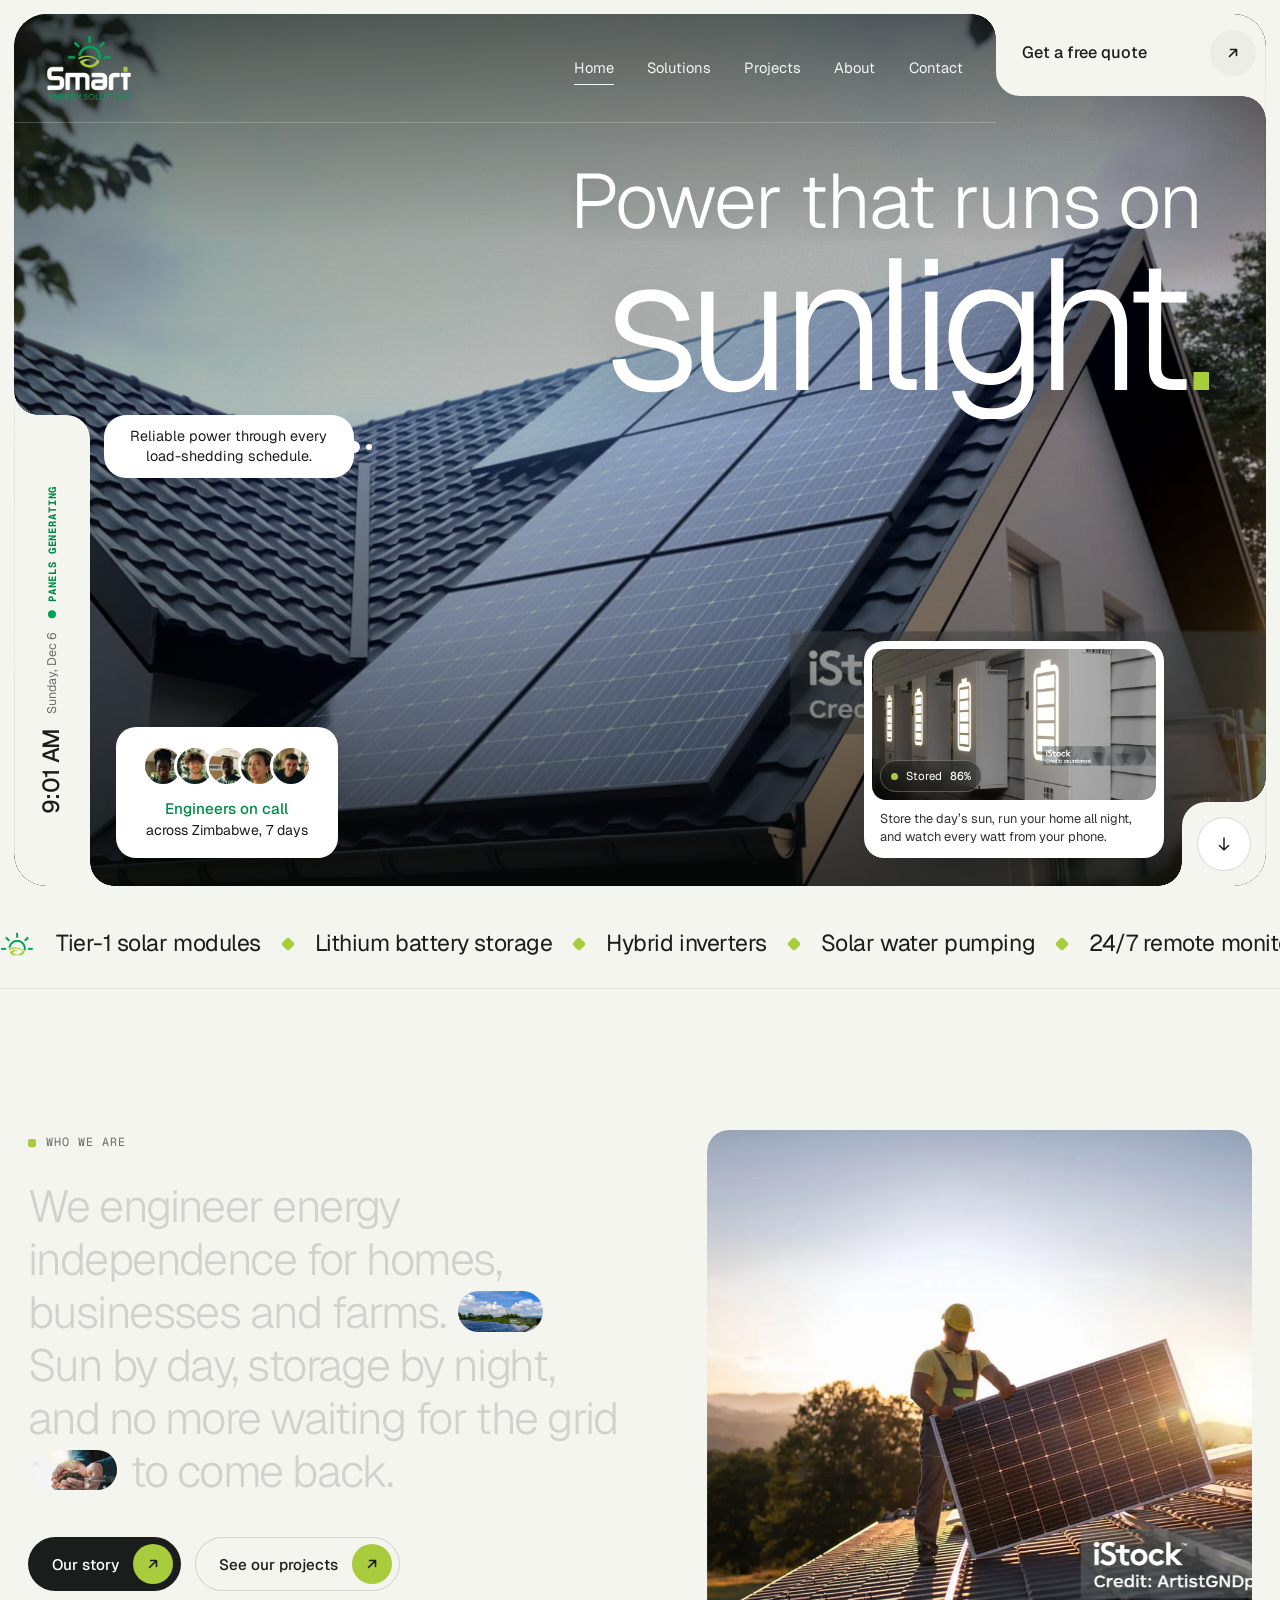
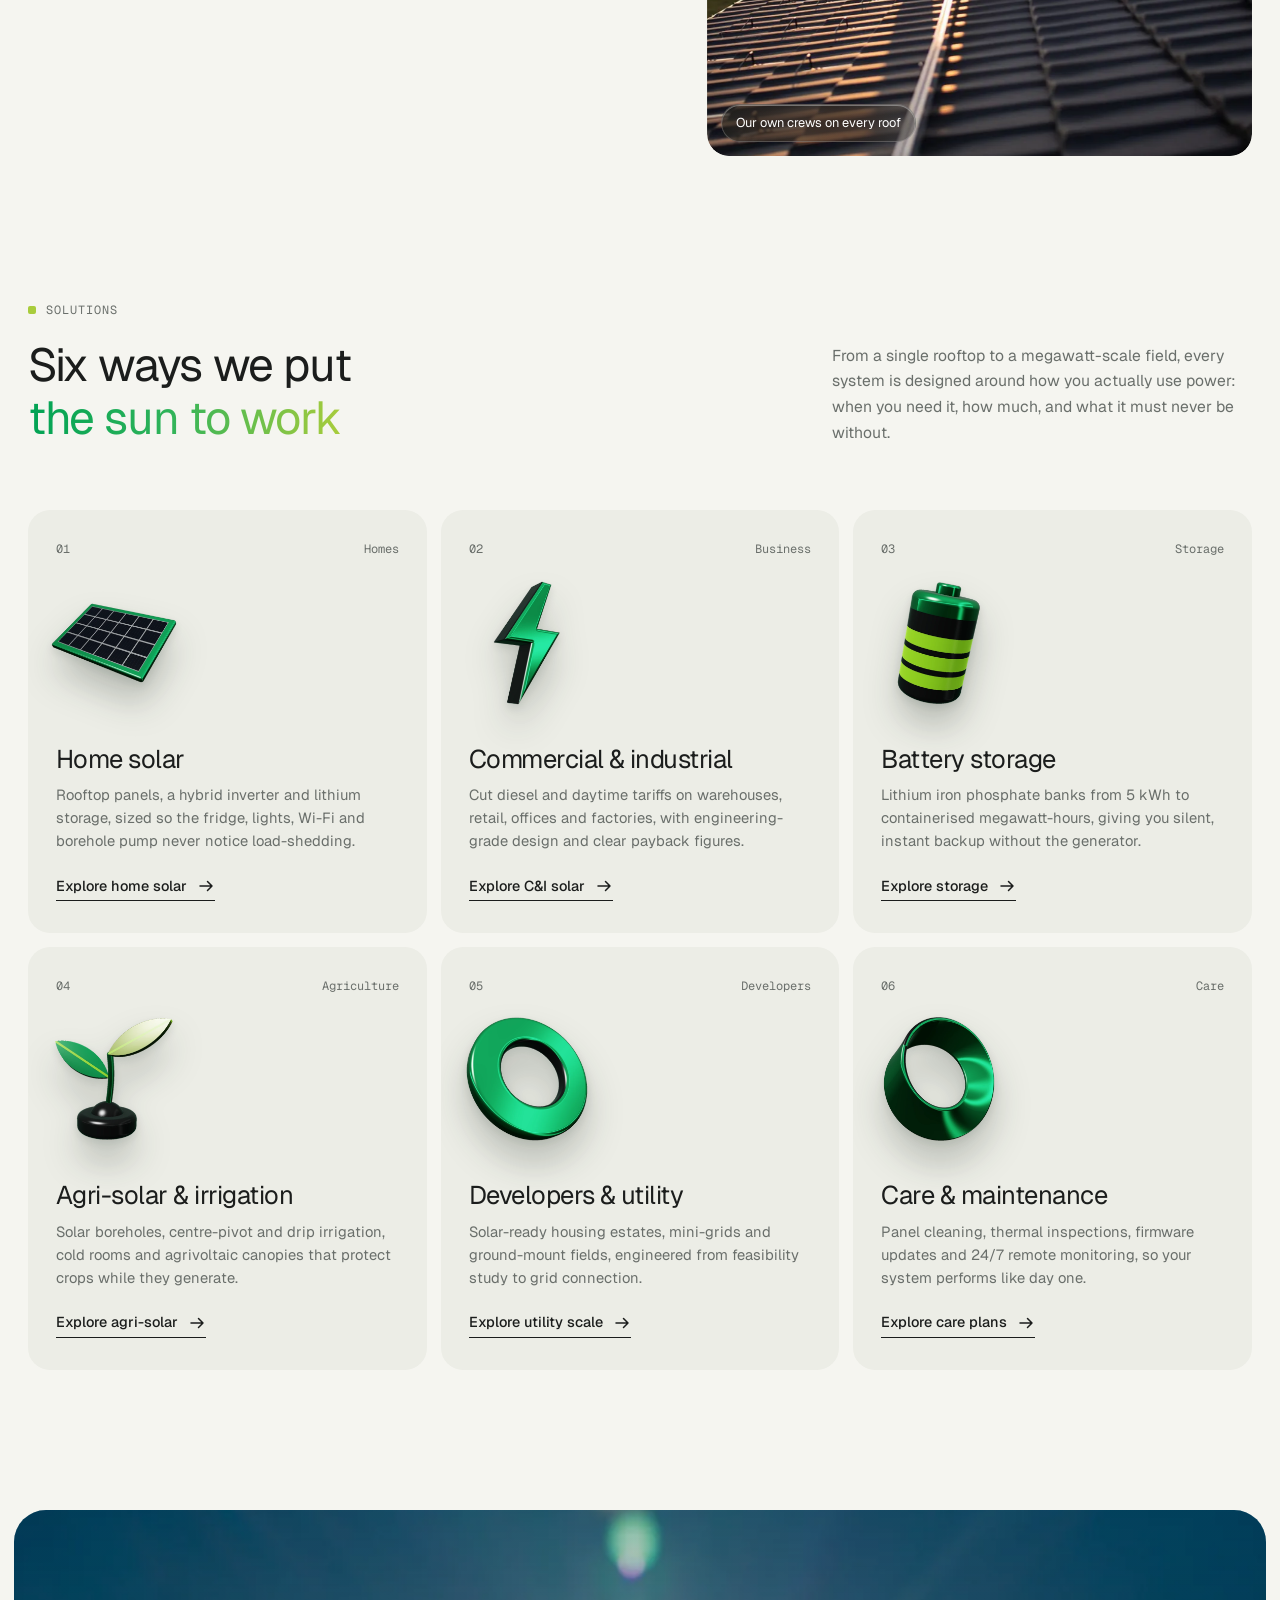
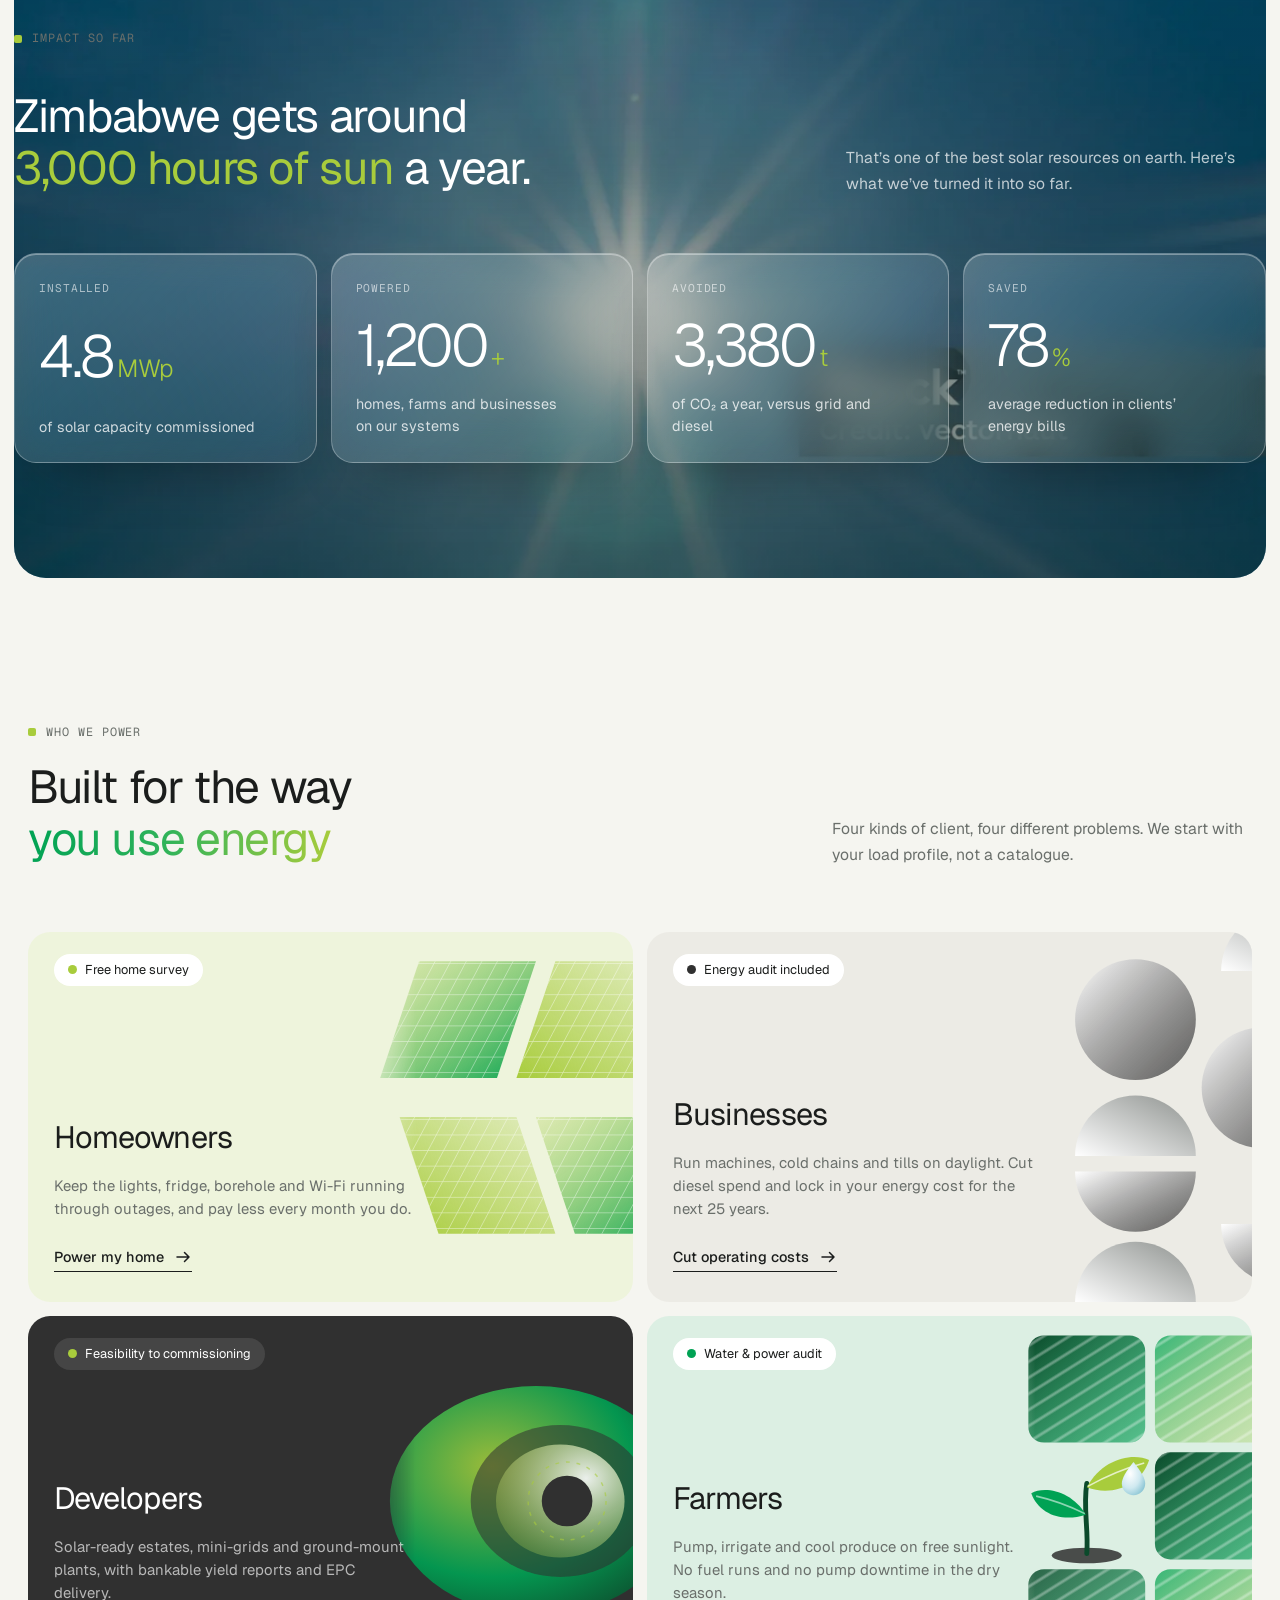
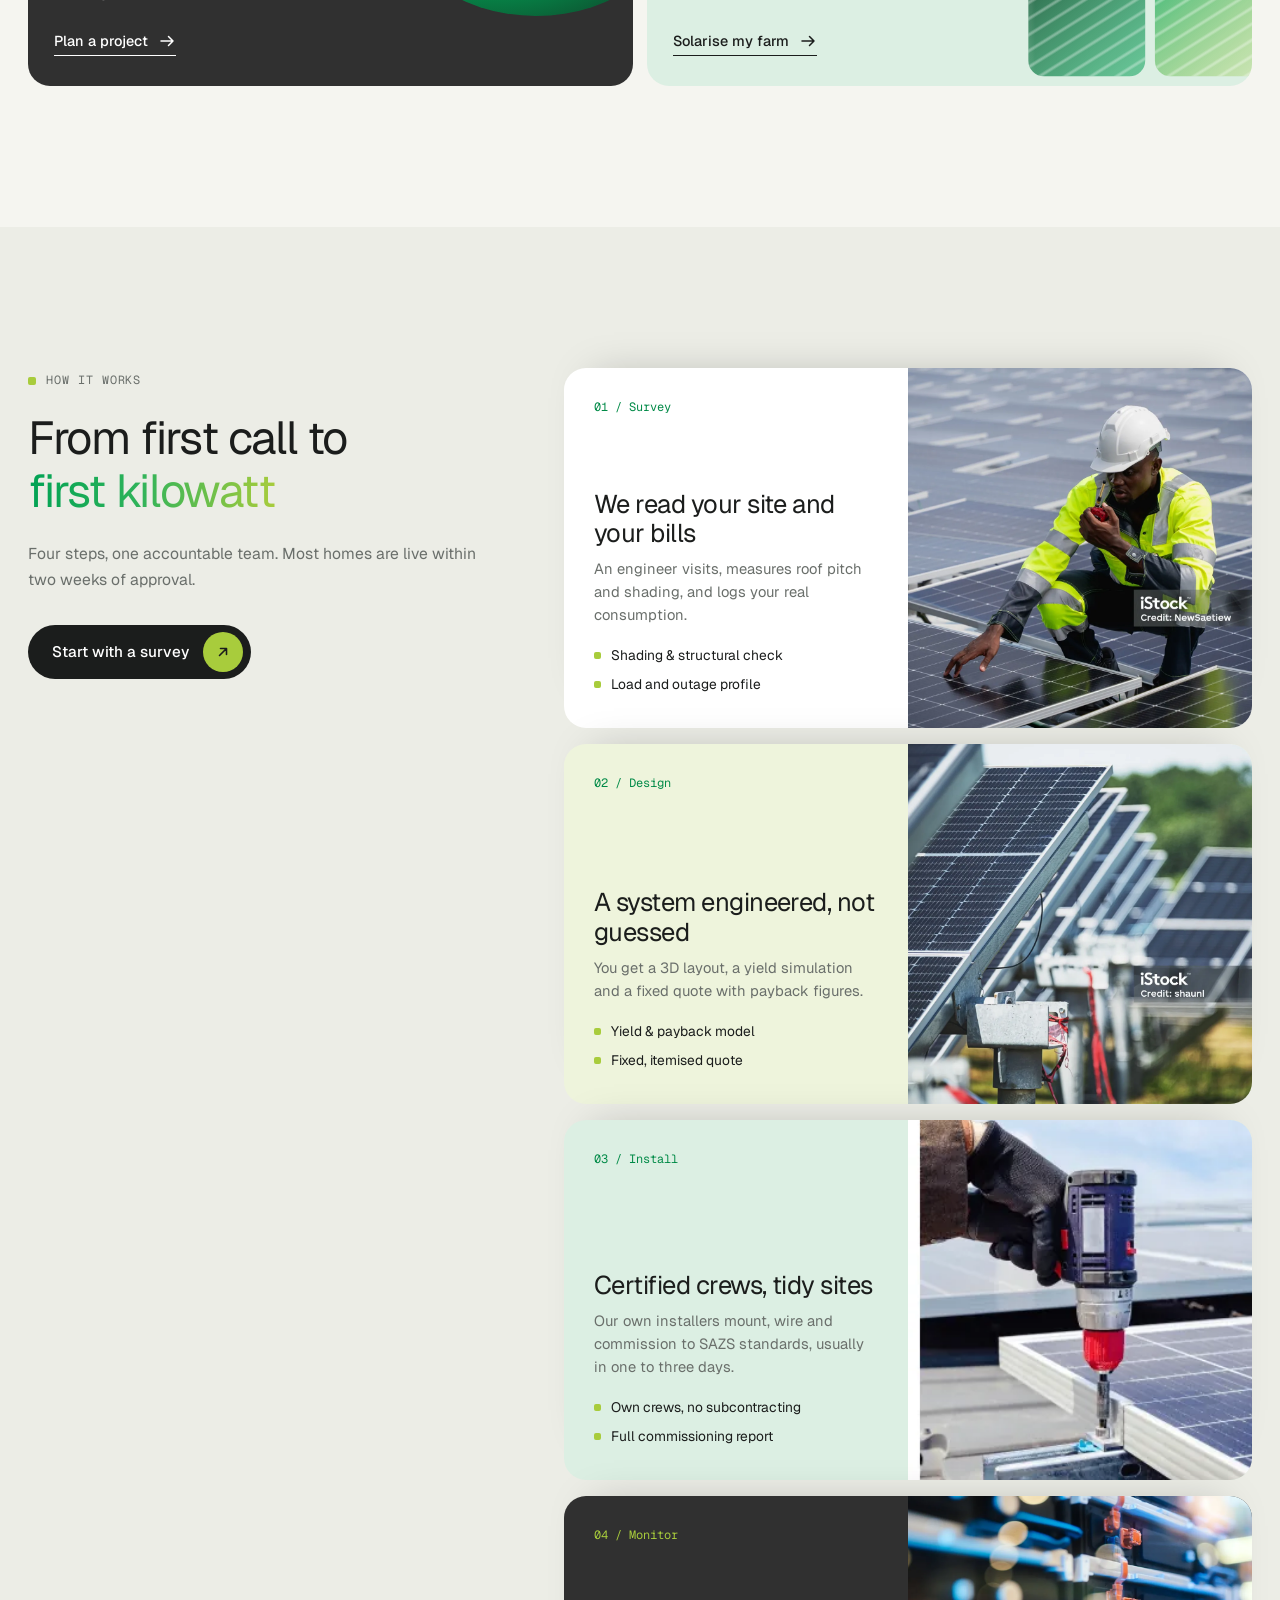
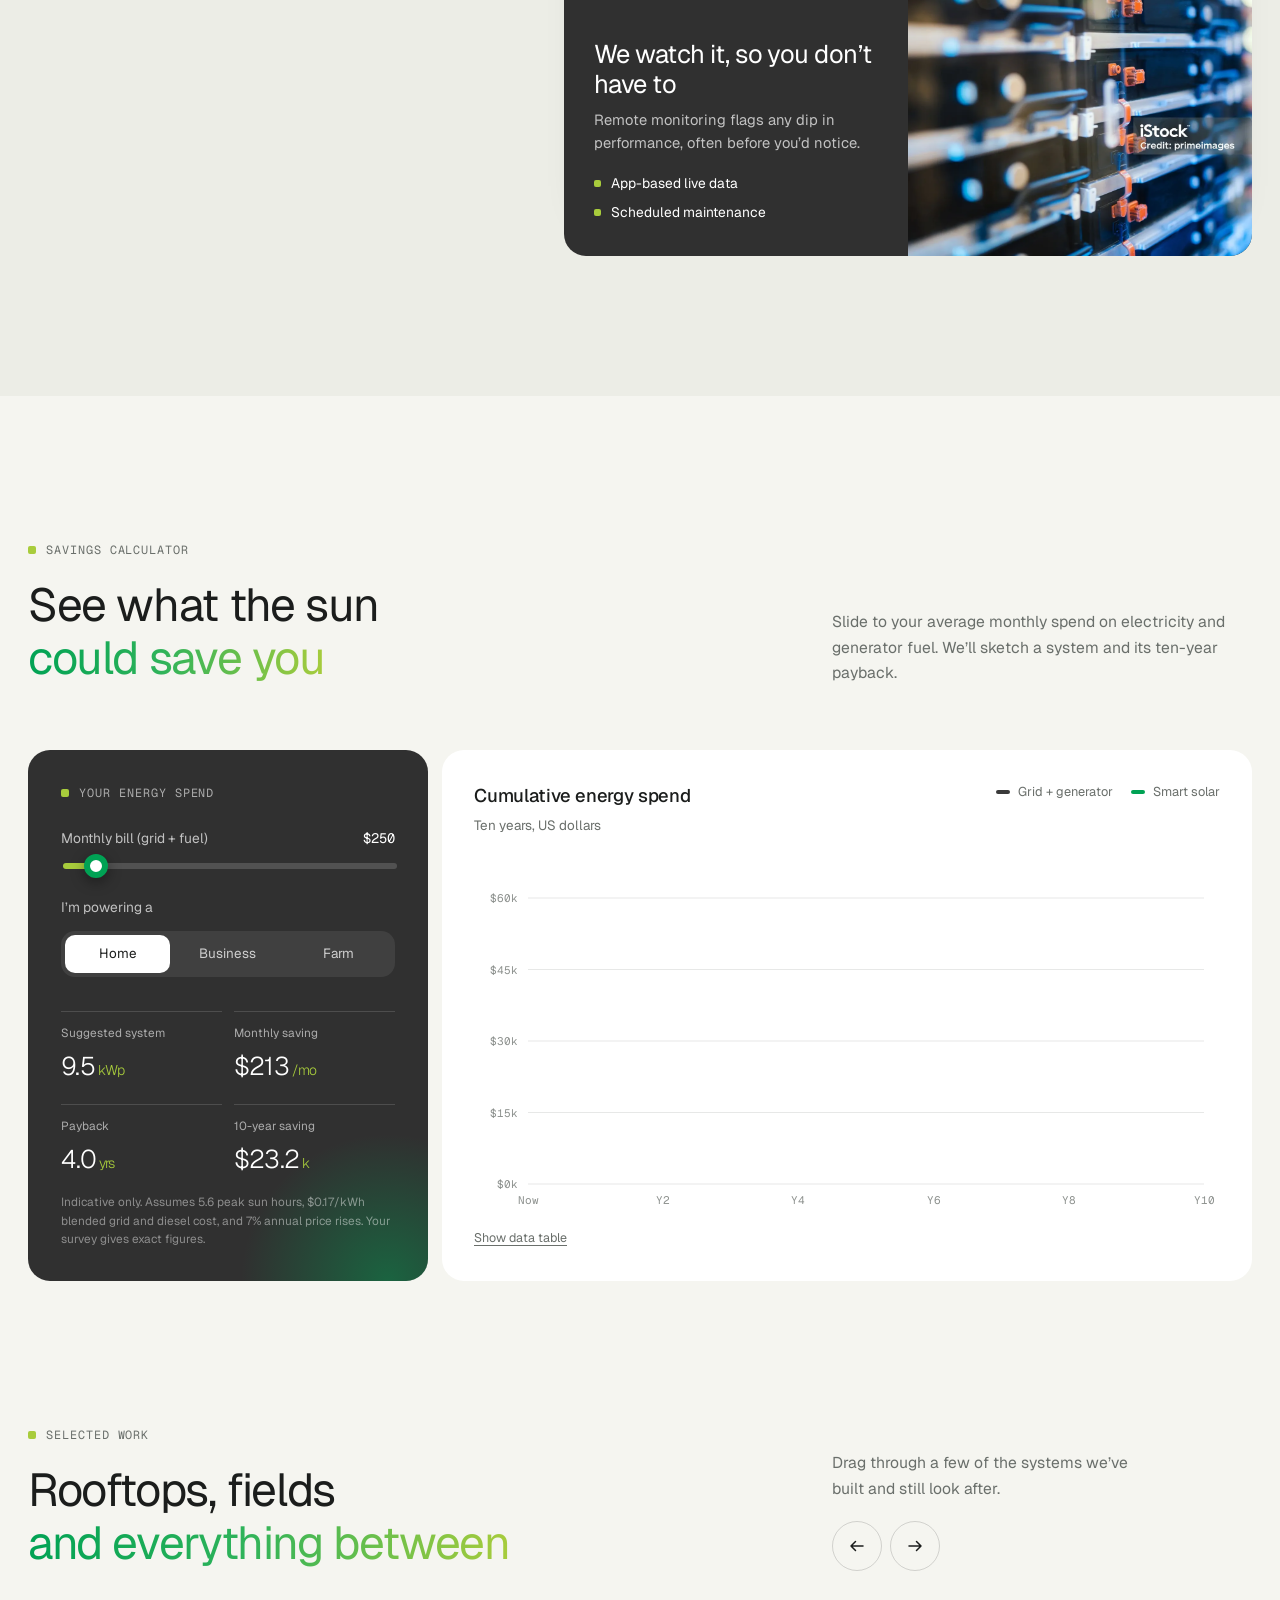
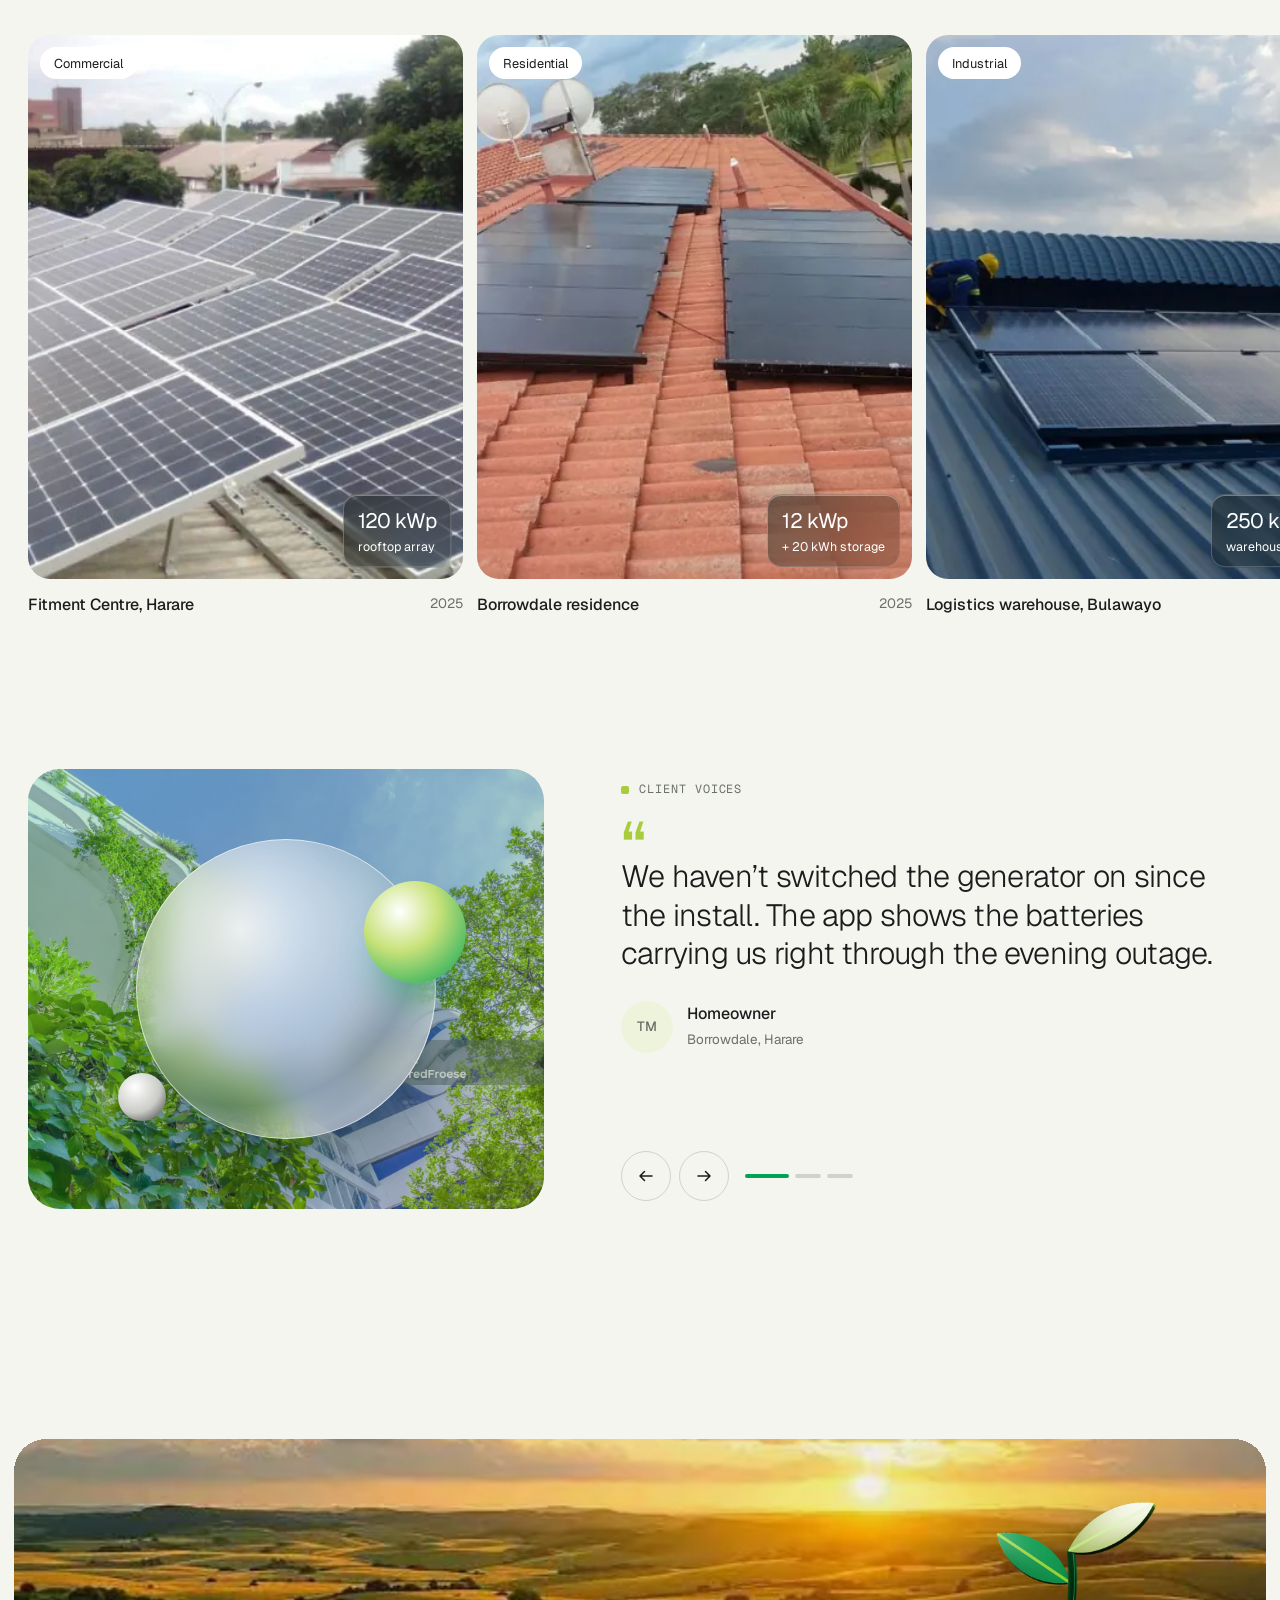
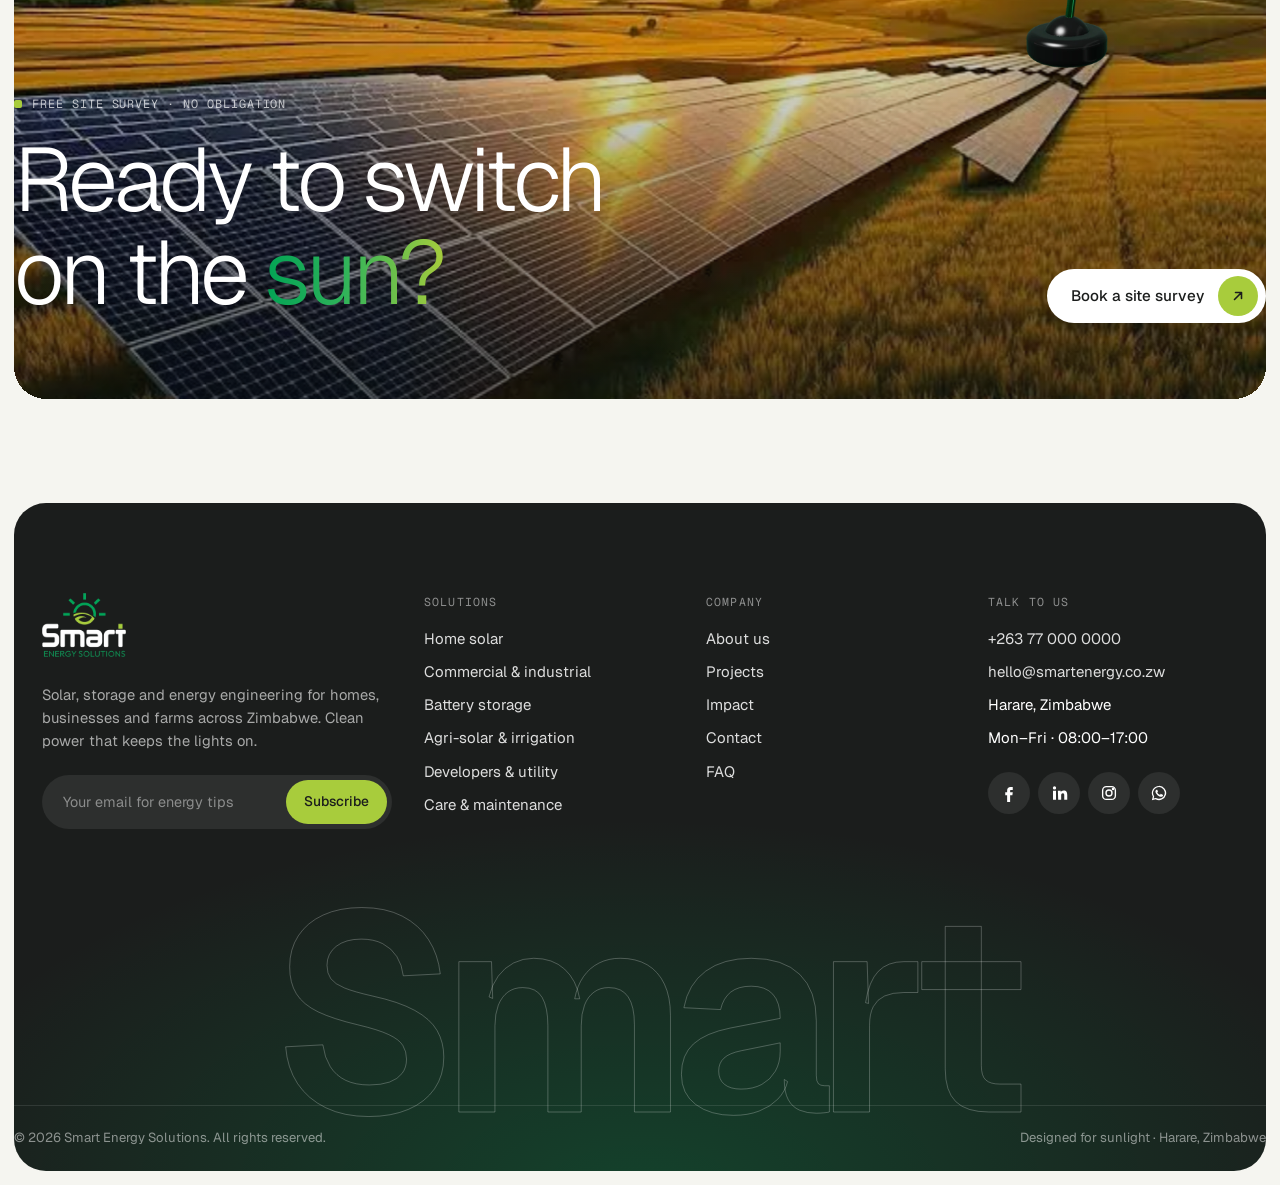
==== index.html @ 7b878c89 "Smart Energy Solutions website Static multi-page site: notched hero, 3D brand objects, savings calcu" ====
<!doctype html>
<html lang="en">
<head>
<meta charset="utf-8">
<script>document.documentElement.classList.add("js")</script>
<meta name="viewport" content="width=device-width, initial-scale=1">
<title>Smart Energy Solutions — Solar & battery power for Zimbabwe</title>
<meta name="description" content="Smart Energy Solutions designs, installs and maintains solar and battery systems for homes, businesses and farms across Zimbabwe. Get a free site survey.">
<meta name="theme-color" content="#1b1d1c">
<meta property="og:title" content="Smart Energy Solutions — Solar & battery power for Zimbabwe">
<meta property="og:description" content="Smart Energy Solutions designs, installs and maintains solar and battery systems for homes, businesses and farms across Zimbabwe. Get a free site survey.">
<meta property="og:image" content="assets/img/photos/home-roof-panels.webp">
<link rel="icon" type="image/png" href="assets/img/favicon.png">
<link rel="preconnect" href="https://fonts.googleapis.com">
<link rel="preconnect" href="https://fonts.gstatic.com" crossorigin>
<link href="https://fonts.googleapis.com/css2?family=Geist:wght@300;400;500;600&family=Geist+Mono:wght@400;500&display=swap" rel="stylesheet">
<link rel="stylesheet" href="assets/css/style.css">
<link rel="preload" as="image" href="assets/img/photos/home-roof-panels.webp">
</head>
<body class="is-loading">
<a class="skip-link" href="#main">Skip to content</a>
<div class="loader" aria-hidden="true"><div class="loader-inner">
  <svg class="loader-mark" viewBox="0 0 120 120"><g><line class="ray" x1="60" y1="6" x2="60" y2="24"/><line class="ray" x1="22" y1="22" x2="34" y2="34" style="animation-delay:.08s"/><line class="ray" x1="98" y1="22" x2="86" y2="34" style="animation-delay:.16s"/><line class="ray" x1="4" y1="62" x2="22" y2="62" style="animation-delay:.24s"/><line class="ray" x1="98" y1="62" x2="116" y2="62" style="animation-delay:.32s"/></g><path class="arc" d="M34 74a26 26 0 1 1 52 0"/><path class="leaf" d="M36 76c10-12 34-14 50-4-6 18-34 26-50 4z"/></svg>
  <span class="loader-count">000</span></div></div>

<nav class="float-nav" aria-label="Quick">
  <a class="fn-mark" href="index.html" aria-label="Home"><img src="assets/img/mark.png" alt="" width="256" height="256"></a>
  <a class="fn-link" href="solutions.html">Solutions</a><a class="fn-link" href="projects.html">Projects</a><a class="fn-link" href="about.html">About</a><a class="fn-link" href="contact.html">Contact</a>
  <a class="btn" href="contact.html#quote">Free quote <span class="btn-ico"><svg width="16" height="16" viewBox="0 0 16 16" fill="none" aria-hidden="true"><path d="M4.5 11.5l7-7M5.5 4.5h6v6" stroke="currentColor" stroke-width="1.6" stroke-linecap="round" stroke-linejoin="round"/></svg></span></a>
  <button class="nav-toggle" aria-label="Open menu" aria-expanded="false" aria-controls="menu" style="background:rgba(255,255,255,.1)"><span></span><span></span></button>
</nav>

<div class="menu" id="menu" aria-hidden="true">
  <button class="menu-close" aria-label="Close menu">×</button>
  <div class="menu-links"><a href="index.html" aria-current="page"><span>01</span>Home</a><a href="solutions.html"><span>02</span>Solutions</a><a href="projects.html"><span>03</span>Projects</a><a href="about.html"><span>04</span>About</a><a href="contact.html"><span>05</span>Contact</a></div>
  <div class="menu-foot"><a href="tel:+263770000000">+263 77 000 0000</a><a href="mailto:hello@smartenergy.co.zw">hello@smartenergy.co.zw</a><span>Harare, Zimbabwe</span></div>
</div>

<main id="main">
<!-- ============================== HERO ============================== -->
<div class="hero-wrap">
  <section class="hero" aria-label="Introduction">
    <div class="hero-media"><img src="assets/img/photos/home-roof-panels.webp" alt="A modern home with black solar panels across its roof against a bright sky" width="2048" height="1365" fetchpriority="high"></div>
    
    <nav class="site-nav" aria-label="Primary">
      <a class="brand" href="index.html" aria-label="Smart Energy Solutions — home"><img src="assets/img/logo-white.webp" alt="Smart Energy Solutions" width="460" height="352"></a>
      <div class="nav-links"><a href="index.html" aria-current="page">Home</a><a href="solutions.html">Solutions</a><a href="projects.html">Projects</a><a href="about.html">About</a><a href="contact.html">Contact</a></div>
      <button class="nav-toggle" aria-label="Open menu" aria-expanded="false" aria-controls="menu"><span></span><span></span></button>
    </nav>
    <div class="notch notch--tr">
      <a class="hero-cta" href="contact.html#quote" data-cursor="Let’s talk">Get a free quote <span class="circ"><svg width="16" height="16" viewBox="0 0 16 16" fill="none" aria-hidden="true"><path d="M4.5 11.5l7-7M5.5 4.5h6v6" stroke="currentColor" stroke-width="1.6" stroke-linecap="round" stroke-linejoin="round"/></svg></span></a>
    </div>

    <h1 class="hero-title">
      <span class="line-mask l1"><span style="--d:1.05s">Power that runs on</span></span>
      <span class="line-mask l2"><span style="--d:1.18s">sunlight<em>.</em></span></span>
    </h1>

    <p class="bubble">Reliable power through every load-shedding schedule.</p>

    <div class="notch notch--left">
      <div class="clock" aria-live="off">
        <span class="clock-time">7:30 AM</span>
        <span class="clock-date">Harare</span>
        <span class="clock-status"><i></i><b>Panels generating</b></span>
      </div>
    </div>

    <div class="hero-card hero-card--people">
      <div class="avatars">
        <img src="assets/img/avatars/av-4.webp" alt="" width="160" height="160">
        <img src="assets/img/avatars/av-1.webp" alt="" width="160" height="160">
        <img src="assets/img/avatars/av-3.webp" alt="" width="160" height="160">
        <img src="assets/img/avatars/av-6.webp" alt="" width="160" height="160">
        <img src="assets/img/avatars/av-5.webp" alt="" width="160" height="160">
      </div>
      <p class="big">Engineers on call</p>
      <p class="small">across Zimbabwe, 7 days</p>
    </div>

    <div class="hero-card hero-card--media">
      <div class="ph">
        <img src="assets/img/photos/battery-wall.webp" alt="Wall-mounted lithium battery units glowing with charge indicators" width="1700" height="1133">
        <span class="live-chip"><i></i>Stored <b>86%</b></span>
      </div>
      <p>Store the day’s sun, run your home all night, and watch every watt from your phone.</p>
    </div>

    <div class="notch notch--br">
      <a class="scroll-btn" href="#intro" aria-label="Scroll to content"><svg width="18" height="18" viewBox="0 0 18 18" fill="none"><path d="M9 3v12M4.5 10.5L9 15l4.5-4.5" stroke="currentColor" stroke-width="1.5" stroke-linecap="round" stroke-linejoin="round"/></svg></a>
    </div>
  </section>
</div>

<!-- ============================== MARQUEE ============================== -->
<div class="marquee" aria-label="What we deliver">
  <div class="marquee-track">
    <div class="marquee-item"><img src="assets/img/mark.png" alt="" width="256" height="256">Tier-1 solar modules<span class="sep"></span>Lithium battery storage<span class="sep"></span>Hybrid inverters<span class="sep"></span>Solar water pumping<span class="sep"></span>24/7 remote monitoring<span class="sep"></span>Workmanship warranty<span class="sep"></span></div>
    <div class="marquee-item" aria-hidden="true"><img src="assets/img/mark.png" alt="" width="256" height="256">Tier-1 solar modules<span class="sep"></span>Lithium battery storage<span class="sep"></span>Hybrid inverters<span class="sep"></span>Solar water pumping<span class="sep"></span>24/7 remote monitoring<span class="sep"></span>Workmanship warranty<span class="sep"></span></div>
  </div>
</div>

<!-- ============================== INTRO ============================== -->
<section class="section" id="intro">
  <div class="container intro-grid">
    <div class="intro-copy">
      <span class="eyebrow" data-reveal>Who we are</span>
      <p class="statement" data-scrub>We engineer <span class="hl">energy independence</span> for homes, businesses and farms. <span class="chip-img"><img src="assets/img/photos/solar-blue-sky.webp" alt="" loading="lazy"></span> Sun by day, storage by night, and <span class="hl">no more waiting</span> for the grid <span class="chip-img"><img src="assets/img/photos/hands-seedling.webp" alt="" loading="lazy"></span> to come back.</p>
      <div class="row" data-reveal style="--d:.1s">
        <a class="btn" href="about.html">Our story <span class="btn-ico"><svg width="16" height="16" viewBox="0 0 16 16" fill="none"><path d="M4.5 11.5l7-7M5.5 4.5h6v6" stroke="currentColor" stroke-width="1.6" stroke-linecap="round" stroke-linejoin="round"/></svg></span></a>
        <a class="btn btn--ghost" href="projects.html">See our projects <span class="btn-ico"><svg width="16" height="16" viewBox="0 0 16 16" fill="none"><path d="M4.5 11.5l7-7M5.5 4.5h6v6" stroke="currentColor" stroke-width="1.6" stroke-linecap="round" stroke-linejoin="round"/></svg></span></a>
      </div>
    </div>
    <div class="collage collage--single">
      <div class="media media--reveal c1 parallax" data-parallax=".08"><img src="assets/img/photos/installer-sunset.webp" alt="A Smart Energy installer carrying a solar panel across a roof at sunset" loading="lazy" width="1700" height="1133"><span class="cap-chip glass">Our own crews on every roof</span></div>
    </div>
  </div>
</section>

<!-- ============================== SOLUTIONS ============================== -->
<section class="section section--flush-top" id="solutions">
  <div class="container">
    <div class="section-head">
      <div>
        <span class="eyebrow">Solutions</span>
        <h2 class="h2" data-lines>Six ways we put|<span class="tone-grad">the sun to work</span></h2>
      </div>
      <p class="lede" data-reveal>From a single rooftop to a megawatt-scale field, every system is designed around how you actually use power: when you need it, how much, and what it must never be without.</p>
    </div>

    <div class="service-grid">
      <article class="service-item" data-reveal>
        <span class="num"><span>01</span><span>Homes</span></span>
        <img class="icon" src="assets/img/obj/obj-panel.webp" alt="" aria-hidden="true" loading="lazy" width="520" height="520">
        <h3 class="h3">Home solar</h3>
        <p>Rooftop panels, a hybrid inverter and lithium storage, sized so the fridge, lights, Wi-Fi and borehole pump never notice load-shedding.</p>
        <a class="link-arrow" href="solutions.html#residential">Explore home solar <svg viewBox="0 0 18 18" fill="none"><path d="M3 9h12M10.5 4.5L15 9l-4.5 4.5" stroke="currentColor" stroke-width="1.5" stroke-linecap="round" stroke-linejoin="round"/></svg></a>
      </article>
      <article class="service-item" data-reveal style="--d:.1s; --fd:-2.3s">
        <span class="num"><span>02</span><span>Business</span></span>
        <img class="icon" src="assets/img/obj/obj-bolt.webp" alt="" aria-hidden="true" loading="lazy" width="520" height="520" style="--fd:-2.3s">
        <h3 class="h3">Commercial &amp; industrial</h3>
        <p>Cut diesel and daytime tariffs on warehouses, retail, offices and factories, with engineering-grade design and clear payback figures.</p>
        <a class="link-arrow" href="solutions.html#commercial">Explore C&amp;I solar <svg viewBox="0 0 18 18" fill="none"><path d="M3 9h12M10.5 4.5L15 9l-4.5 4.5" stroke="currentColor" stroke-width="1.5" stroke-linecap="round" stroke-linejoin="round"/></svg></a>
      </article>
      <article class="service-item" data-reveal style="--d:.2s">
        <span class="num"><span>03</span><span>Storage</span></span>
        <img class="icon" src="assets/img/obj/obj-battery.webp" alt="" aria-hidden="true" loading="lazy" width="520" height="520" style="--fd:-4.6s">
        <h3 class="h3">Battery storage</h3>
        <p>Lithium iron phosphate banks from 5 kWh to containerised megawatt-hours, giving you silent, instant backup without the generator.</p>
        <a class="link-arrow" href="solutions.html#storage">Explore storage <svg viewBox="0 0 18 18" fill="none"><path d="M3 9h12M10.5 4.5L15 9l-4.5 4.5" stroke="currentColor" stroke-width="1.5" stroke-linecap="round" stroke-linejoin="round"/></svg></a>
      </article>
      <article class="service-item" data-reveal>
        <span class="num"><span>04</span><span>Agriculture</span></span>
        <img class="icon" src="assets/img/obj/obj-sprout.webp" alt="" aria-hidden="true" loading="lazy" width="520" height="520" style="--fd:-1.2s">
        <h3 class="h3">Agri-solar &amp; irrigation</h3>
        <p>Solar boreholes, centre-pivot and drip irrigation, cold rooms and agrivoltaic canopies that protect crops while they generate.</p>
        <a class="link-arrow" href="solutions.html#agri">Explore agri-solar <svg viewBox="0 0 18 18" fill="none"><path d="M3 9h12M10.5 4.5L15 9l-4.5 4.5" stroke="currentColor" stroke-width="1.5" stroke-linecap="round" stroke-linejoin="round"/></svg></a>
      </article>
      <article class="service-item" data-reveal style="--d:.1s">
        <span class="num"><span>05</span><span>Developers</span></span>
        <img class="icon" src="assets/img/obj/obj-ring.webp" alt="" aria-hidden="true" loading="lazy" width="520" height="520" style="--fd:-3.4s">
        <h3 class="h3">Developers &amp; utility</h3>
        <p>Solar-ready housing estates, mini-grids and ground-mount fields, engineered from feasibility study to grid connection.</p>
        <a class="link-arrow" href="solutions.html#developers">Explore utility scale <svg viewBox="0 0 18 18" fill="none"><path d="M3 9h12M10.5 4.5L15 9l-4.5 4.5" stroke="currentColor" stroke-width="1.5" stroke-linecap="round" stroke-linejoin="round"/></svg></a>
      </article>
      <article class="service-item" data-reveal style="--d:.2s">
        <span class="num"><span>06</span><span>Care</span></span>
        <img class="icon" src="assets/img/obj/obj-ribbon.webp" alt="" aria-hidden="true" loading="lazy" width="520" height="520" style="--fd:-5.6s">
        <h3 class="h3">Care &amp; maintenance</h3>
        <p>Panel cleaning, thermal inspections, firmware updates and 24/7 remote monitoring, so your system performs like day one.</p>
        <a class="link-arrow" href="solutions.html#care">Explore care plans <svg viewBox="0 0 18 18" fill="none"><path d="M3 9h12M10.5 4.5L15 9l-4.5 4.5" stroke="currentColor" stroke-width="1.5" stroke-linecap="round" stroke-linejoin="round"/></svg></a>
      </article>
    </div>
  </div>
</section>

<!-- ============================== STATS (glass over sun) ============================== -->
<section class="stats" aria-label="Smart Energy in numbers">
  <div class="stats-bg" data-parallax=".12"><img src="assets/img/photos/sun-flare.webp" alt="" loading="lazy"></div>
  <div class="container stats-inner">
    <div class="section-head" style="margin-bottom:0">
      <div>
        <span class="eyebrow">Impact so far</span>
        <h2 class="h2" style="margin-top:22px" data-lines>Zimbabwe gets around|<span style="color:var(--lime)">3,000 hours of sun</span> a year.</h2>
      </div>
      <p class="lede" data-reveal>That’s one of the best solar resources on earth. Here’s what we’ve turned it into so far.</p>
    </div>
    <div class="stats-grid">
      <div class="stat glass" data-reveal><span class="k">Installed</span><p class="val"><span data-count="4.8" data-dec="1">0</span><small>MWp</small></p><p class="lbl">of solar capacity commissioned</p></div>
      <div class="stat glass" data-reveal style="--d:.08s"><span class="k">Powered</span><p class="val"><span data-count="1200">0</span><small>+</small></p><p class="lbl">homes, farms and businesses on our systems</p></div>
      <div class="stat glass" data-reveal style="--d:.16s"><span class="k">Avoided</span><p class="val"><span data-count="3380">0</span><small>t</small></p><p class="lbl">of CO₂ a year, versus grid and diesel</p></div>
      <div class="stat glass" data-reveal style="--d:.24s"><span class="k">Saved</span><p class="val"><span data-count="78">0</span><small>%</small></p><p class="lbl">average reduction in clients’ energy bills</p></div>
    </div>
  </div>
</section>

<!-- ============================== AUDIENCES ============================== -->
<section class="section" id="who">
  <div class="container">
    <div class="section-head">
      <div>
        <span class="eyebrow">Who we power</span>
        <h2 class="h2" data-lines>Built for the way|<span class="tone-grad">you use energy</span></h2>
      </div>
      <p class="lede" data-reveal>Four kinds of client, four different problems. We start with your load profile, not a catalogue.</p>
    </div>

    <div class="aud-grid">
      <!-- Homeowners — PV modules -->
      <article class="aud aud--lime" data-reveal>
        <span class="pill"><span class="dot" style="background:var(--lime)"></span>Free home survey</span>
        <div class="aud-art" aria-hidden="true">
          <svg viewBox="0 0 300 380" preserveAspectRatio="xMaxYMid slice">
            <defs>
              <linearGradient id="pvA" x1="0" y1="0" x2="1" y2="1"><stop offset="0" stop-color="#a8cc3c" stop-opacity=".25"/><stop offset="1" stop-color="#00a254"/></linearGradient>
              <linearGradient id="pvB" x1="1" y1="0" x2="0" y2="1"><stop offset="0" stop-color="#a8cc3c" stop-opacity=".15"/><stop offset="1" stop-color="#a8cc3c"/></linearGradient>
              <pattern id="cells" width="16" height="16" patternUnits="userSpaceOnUse" patternTransform="skewX(-28)"><path d="M16 0H0V16" fill="none" stroke="#fff" stroke-opacity=".55" stroke-width="1.4"/></pattern>
            </defs>
            <g class="s s1"><path d="M80 30h120l-40 120H40z" fill="url(#pvA)" rx="18"/><path d="M80 30h120l-40 120H40z" fill="url(#cells)"/></g>
            <g class="s s2"><path d="M220 30h120l-40 120H180z" fill="url(#pvB)"/><path d="M220 30h120l-40 120H180z" fill="url(#cells)"/></g>
            <g class="s s1"><path d="M60 190h120l40 120H100z" fill="url(#pvB)"/><path d="M60 190h120l40 120H100z" fill="url(#cells)"/></g>
            <g class="s s2"><path d="M200 190h120l40 120H240z" fill="url(#pvA)"/><path d="M200 190h120l40 120H240z" fill="url(#cells)"/></g>
          </svg>
        </div>
        <h3>Homeowners</h3>
        <p>Keep the lights, fridge, borehole and Wi-Fi running through outages, and pay less every month you do.</p>
        <a class="link-arrow" href="solutions.html#residential">Power my home <svg viewBox="0 0 18 18" fill="none"><path d="M3 9h12M10.5 4.5L15 9l-4.5 4.5" stroke="currentColor" stroke-width="1.5" stroke-linecap="round" stroke-linejoin="round"/></svg></a>
      </article>

      <!-- Businesses — sun arcs -->
      <article class="aud aud--stone" data-reveal style="--d:.1s">
        <span class="pill"><span class="dot" style="background:var(--char)"></span>Energy audit included</span>
        <div class="aud-art" aria-hidden="true">
          <svg viewBox="0 0 300 380" preserveAspectRatio="xMaxYMid slice">
            <defs>
              <linearGradient id="sunA" x1="0" y1="0" x2="1" y2="1"><stop offset="0" stop-color="#fff"/><stop offset="1" stop-color="#303030" stop-opacity=".75"/></linearGradient>
              <linearGradient id="sunB" x1="0" y1="1" x2="1" y2="0"><stop offset="0" stop-color="#fff"/><stop offset="1" stop-color="#8d918e"/></linearGradient>
            </defs>
            <circle class="s s1" cx="180" cy="90" r="62" fill="url(#sunA)"/>
            <path class="s s2" d="M118 230a62 62 0 01124 0z" fill="url(#sunB)"/>
            <path class="s s1" d="M118 246a62 62 0 00124 0z" fill="url(#sunA)"/>
            <path class="s s2" d="M118 380a62 62 0 01124 0z" fill="url(#sunB)"/>
            <circle class="s s3" cx="310" cy="160" r="62" fill="url(#sunA)"/>
            <path class="s s1" d="M268 40a62 62 0 01124 0z" fill="url(#sunB)"/>
            <path class="s s2" d="M268 300a62 62 0 00124 0z" fill="url(#sunA)"/>
          </svg>
        </div>
        <h3>Businesses</h3>
        <p>Run machines, cold chains and tills on daylight. Cut diesel spend and lock in your energy cost for the next 25 years.</p>
        <a class="link-arrow" href="solutions.html#commercial">Cut operating costs <svg viewBox="0 0 18 18" fill="none"><path d="M3 9h12M10.5 4.5L15 9l-4.5 4.5" stroke="currentColor" stroke-width="1.5" stroke-linecap="round" stroke-linejoin="round"/></svg></a>
      </article>

      <!-- Developers — energy rings (dark) -->
      <article class="aud aud--dark" data-reveal>
        <span class="pill"><span class="dot" style="background:var(--lime)"></span>Feasibility to commissioning</span>
        <div class="aud-art" aria-hidden="true">
          <svg viewBox="0 0 300 380" preserveAspectRatio="xMaxYMid slice">
            <defs>
              <radialGradient id="rgA" cx=".35" cy=".35" r=".8"><stop offset="0" stop-color="#a8cc3c"/><stop offset=".6" stop-color="#00a254"/><stop offset="1" stop-color="#0b4a2b"/></radialGradient>
              <radialGradient id="rgB" cx=".7" cy=".3" r=".9"><stop offset="0" stop-color="#fff" stop-opacity=".9"/><stop offset="1" stop-color="#a8cc3c" stop-opacity=".2"/></radialGradient>
            </defs>
            <ellipse class="s s3" cx="200" cy="190" rx="150" ry="118" fill="url(#rgA)" opacity=".9"/>
            <ellipse cx="225" cy="190" rx="92" ry="78" fill="#303030" opacity=".55"/>
            <ellipse class="s s2" cx="225" cy="190" rx="66" ry="58" fill="url(#rgB)"/>
            <circle cx="232" cy="190" r="26" fill="#303030"/>
            <g class="s spin" fill="none" stroke="#a8cc3c" stroke-opacity=".6" stroke-width="1.5"><circle cx="232" cy="190" r="40" stroke-dasharray="4 7"/></g>
          </svg>
        </div>
        <h3>Developers</h3>
        <p>Solar-ready estates, mini-grids and ground-mount plants, with bankable yield reports and EPC delivery.</p>
        <a class="link-arrow" href="solutions.html#developers">Plan a project <svg viewBox="0 0 18 18" fill="none"><path d="M3 9h12M10.5 4.5L15 9l-4.5 4.5" stroke="currentColor" stroke-width="1.5" stroke-linecap="round" stroke-linejoin="round"/></svg></a>
      </article>

      <!-- Farmers — terraced fields / leaf blocks -->
      <article class="aud aud--green" data-reveal style="--d:.1s">
        <span class="pill"><span class="dot"></span>Water &amp; power audit</span>
        <div class="aud-art" aria-hidden="true">
          <svg viewBox="0 0 300 380" preserveAspectRatio="xMaxYMid slice">
            <defs>
              <linearGradient id="fA" x1="0" y1="0" x2="1" y2="1"><stop offset="0" stop-color="#0b4a2b"/><stop offset="1" stop-color="#00a254" stop-opacity=".6"/></linearGradient>
              <linearGradient id="fB" x1="0" y1="0" x2="1" y2="1"><stop offset="0" stop-color="#00a254" stop-opacity=".75"/><stop offset="1" stop-color="#a8cc3c" stop-opacity=".25"/></linearGradient>
              <pattern id="rows" width="14" height="14" patternUnits="userSpaceOnUse" patternTransform="rotate(-32)"><path d="M-2 7H16" stroke="#fff" stroke-opacity=".32" stroke-width="3.2" stroke-linecap="round"/></pattern>
              <radialGradient id="drop" cx=".35" cy=".35" r=".8"><stop offset="0" stop-color="#fff"/><stop offset=".55" stop-color="#cfe9f0"/><stop offset="1" stop-color="#7fbfcf"/></radialGradient>
            </defs>
            <!-- crop fields -->
            <g class="s s1"><rect x="70" y="20" width="120" height="110" rx="16" fill="url(#fA)"/><rect x="70" y="20" width="120" height="110" rx="16" fill="url(#rows)"/></g>
            <g class="s s2"><rect x="200" y="20" width="120" height="110" rx="16" fill="url(#fB)"/><rect x="200" y="20" width="120" height="110" rx="16" fill="url(#rows)"/></g>
            <g class="s s2"><rect x="200" y="140" width="120" height="110" rx="16" fill="url(#fA)"/><rect x="200" y="140" width="120" height="110" rx="16" fill="url(#rows)"/></g>
            <g class="s s1"><rect x="70" y="260" width="120" height="110" rx="16" fill="url(#fA)" opacity=".85"/><rect x="70" y="260" width="120" height="110" rx="16" fill="url(#rows)"/></g>
            <g class="s s2"><rect x="200" y="260" width="120" height="110" rx="16" fill="url(#fB)"/><rect x="200" y="260" width="120" height="110" rx="16" fill="url(#rows)"/></g>
            <!-- seedling -->
            <g class="s s3">
              <ellipse cx="130" cy="246" rx="36" ry="8" fill="#303030" opacity=".85"/>
              <path d="M130 244c2-26-4-46 0-72" stroke="#0b4a2b" stroke-width="5" stroke-linecap="round" fill="none"/>
              <path d="M130 176c16-30 48-36 64-28-8 26-38 38-64 28z" fill="#a8cc3c"/>
              <path d="M131 175c18-10 36-18 58-24" stroke="#fff" stroke-opacity=".7" stroke-width="1.6" fill="none"/>
              <path d="M129 204c-14-24-42-30-56-22 8 22 32 30 56 22z" fill="#00a254"/>
              <path d="M128 203c-16-8-32-14-50-18" stroke="#fff" stroke-opacity=".55" stroke-width="1.6" fill="none"/>
            </g>
            <!-- irrigation drop -->
            <path class="s s2" d="M178 150c8 10 12 17 12 22a12 12 0 01-24 0c0-5 4-12 12-22z" fill="url(#drop)"/>
          </svg>
        </div>
        <h3>Farmers</h3>
        <p>Pump, irrigate and cool produce on free sunlight. No fuel runs and no pump downtime in the dry season.</p>
        <a class="link-arrow" href="solutions.html#agri">Solarise my farm <svg viewBox="0 0 18 18" fill="none"><path d="M3 9h12M10.5 4.5L15 9l-4.5 4.5" stroke="currentColor" stroke-width="1.5" stroke-linecap="round" stroke-linejoin="round"/></svg></a>
      </article>
    </div>
  </div>
</section>

<!-- ============================== PROCESS ============================== -->
<section class="section section--mist" id="process">
  <div class="container process">
    <div class="process-aside">
      <span class="eyebrow">How it works</span>
      <h2 class="h2" style="margin-top:22px" data-lines>From first call to|<span class="tone-grad">first kilowatt</span></h2>
      <p class="lede">Four steps, one accountable team. Most homes are live within two weeks of approval.</p>
      <a class="btn" style="margin-top:32px" href="contact.html#quote">Start with a survey <span class="btn-ico"><svg width="16" height="16" viewBox="0 0 16 16" fill="none"><path d="M4.5 11.5l7-7M5.5 4.5h6v6" stroke="currentColor" stroke-width="1.6" stroke-linecap="round" stroke-linejoin="round"/></svg></span></a>
    </div>
    <ol class="process-steps">
      <li class="step" style="--i:0">
        <div class="step-copy">
          <span class="n">01 / Survey</span>
          <h3 class="h3">We read your site and your bills</h3>
          <p>An engineer visits, measures roof pitch and shading, and logs your real consumption.</p>
          <ul><li>Shading &amp; structural check</li><li>Load and outage profile</li></ul>
        </div>
        <div class="step-media"><img src="assets/img/photos/engineer-inspection.webp" alt="Engineer in high-visibility gear inspecting a solar array" loading="lazy"></div>
      </li>
      <li class="step" style="--i:1">
        <div class="step-copy">
          <span class="n">02 / Design</span>
          <h3 class="h3">A system engineered, not guessed</h3>
          <p>You get a 3D layout, a yield simulation and a fixed quote with payback figures.</p>
          <ul><li>Yield &amp; payback model</li><li>Fixed, itemised quote</li></ul>
        </div>
        <div class="step-media"><img src="assets/img/photos/tracker-detail.webp" alt="Close-up of a single-axis solar tracker and its mounting structure" loading="lazy"></div>
      </li>
      <li class="step" style="--i:2">
        <div class="step-copy">
          <span class="n">03 / Install</span>
          <h3 class="h3">Certified crews, tidy sites</h3>
          <p>Our own installers mount, wire and commission to SAZS standards, usually in one to three days.</p>
          <ul><li>Own crews, no subcontracting</li><li>Full commissioning report</li></ul>
        </div>
        <div class="step-media"><img src="assets/img/photos/install-drill.webp" alt="Installer fixing a solar module rail with a power drill" loading="lazy"></div>
      </li>
      <li class="step" style="--i:3">
        <div class="step-copy">
          <span class="n">04 / Monitor</span>
          <h3 class="h3">We watch it, so you don’t have to</h3>
          <p>Remote monitoring flags any dip in performance, often before you’d notice.</p>
          <ul><li>App-based live data</li><li>Scheduled maintenance</li></ul>
        </div>
        <div class="step-media"><img src="assets/img/photos/battery-rack.webp" alt="Rack of lithium battery modules with status lights" loading="lazy"></div>
      </li>
    </ol>
  </div>
</section>

<!-- ============================== CALCULATOR ============================== -->
<section class="section" id="savings">
  <div class="container">
    <div class="section-head">
      <div>
        <span class="eyebrow">Savings calculator</span>
        <h2 class="h2" data-lines>See what the sun|<span class="tone-grad">could save you</span></h2>
      </div>
      <p class="lede" data-reveal>Slide to your average monthly spend on electricity and generator fuel. We’ll sketch a system and its ten-year payback.</p>
    </div>
    <div class="calc" data-calc>
      <div class="calc-panel" data-reveal>
        <span class="eyebrow" style="color:rgba(255,255,255,.6)">Your energy spend</span>
        <label for="bill">Monthly bill (grid + fuel) <output for="bill">$250</output></label>
        <input class="range" id="bill" type="range" min="50" max="3000" step="10" value="250">
        <label style="margin-top:26px">I’m powering a</label>
        <div class="seg" role="group" aria-label="Property type">
          <button type="button" data-profile="home" aria-pressed="true">Home</button>
          <button type="button" data-profile="business" aria-pressed="false">Business</button>
          <button type="button" data-profile="farm" aria-pressed="false">Farm</button>
        </div>
        <dl class="calc-out">
          <div><dt>Suggested system</dt><dd data-o="kwp">–</dd></div>
          <div><dt>Monthly saving</dt><dd data-o="save">–</dd></div>
          <div><dt>Payback</dt><dd data-o="payback">–</dd></div>
          <div><dt>10-year saving</dt><dd data-o="total">–</dd></div>
        </dl>
        <p class="fine">Indicative only. Assumes 5.6 peak sun hours, $0.17/kWh blended grid and diesel cost, and 7% annual price rises. Your survey gives exact figures.</p>
      </div>
      <div class="chart-card" data-reveal style="--d:.1s">
        <div class="chart-head">
          <div><h3>Cumulative energy spend</h3><p>Ten years, US dollars</p></div>
          <div class="legend"><span><i style="--c:#3a3a3a"></i>Grid + generator</span><span><i style="--c:#00a254"></i>Smart solar</span></div>
        </div>
        <div class="chart" id="savings-chart"></div>
      </div>
    </div>
  </div>
</section>

<!-- ============================== PROJECTS (h-scroll) ============================== -->
<section class="section section--flush-top" id="projects">
  <div class="container">
    <div class="section-head">
      <div>
        <span class="eyebrow">Selected work</span>
        <h2 class="h2" data-lines>Rooftops, fields|<span class="tone-grad">and everything between</span></h2>
      </div>
      <div style="display:flex; justify-content:space-between; align-items:end; gap:20px; flex-wrap:wrap">
        <p class="lede" style="max-width:30ch">Drag through a few of the systems we’ve built and still look after.</p>
        <div class="h-ctrl"><button data-dir="-1" aria-label="Previous projects"><svg width="18" height="18" viewBox="0 0 18 18" fill="none"><path d="M15 9H3M7.5 4.5L3 9l4.5 4.5" stroke="currentColor" stroke-width="1.5" stroke-linecap="round" stroke-linejoin="round"/></svg></button><button data-dir="1" aria-label="Next projects"><svg width="18" height="18" viewBox="0 0 18 18" fill="none"><path d="M3 9h12M10.5 4.5L15 9l-4.5 4.5" stroke="currentColor" stroke-width="1.5" stroke-linecap="round" stroke-linejoin="round"/></svg></button></div>
      </div>
    </div>
  </div>
  <div class="h-scroll">
    <div class="h-track" data-cursor="Drag">
      <a class="proj" href="projects.html" data-reveal>
        <div class="media"><span class="pill tag">Commercial</span><img src="assets/img/photos/proj-fitment-centre-rooftop.webp" alt="Rows of solar panels on the roof of a Harare fitment centre" loading="lazy"><span class="kpi glass"><b>120 kWp</b>rooftop array</span></div>
        <div class="meta"><b>Fitment Centre, Harare</b><span>2025</span></div>
      </a>
      <a class="proj" href="projects.html" data-reveal style="--d:.08s">
        <div class="media"><span class="pill tag">Residential</span><img src="assets/img/photos/proj-terracotta-residence.webp" alt="Black solar panels mounted on a terracotta tile roof" loading="lazy"><span class="kpi glass"><b>12 kWp</b>+ 20 kWh storage</span></div>
        <div class="meta"><b>Borrowdale residence</b><span>2025</span></div>
      </a>
      <a class="proj" href="projects.html" data-reveal style="--d:.16s">
        <div class="media"><span class="pill tag">Industrial</span><img src="assets/img/photos/proj-warehouse-install.webp" alt="Installer fitting panels on a corrugated warehouse roof" loading="lazy"><span class="kpi glass"><b>250 kWp</b>warehouse retrofit</span></div>
        <div class="meta"><b>Logistics warehouse, Bulawayo</b><span>2024</span></div>
      </a>
      <a class="proj" href="projects.html" data-reveal style="--d:.24s">
        <div class="media"><span class="pill tag">Agri-solar</span><img src="assets/img/photos/agrivoltaic-vineyard.webp" alt="Solar canopy rows above vineyard crops" loading="lazy"><span class="kpi glass"><b>80 kWp</b>agrivoltaic canopy</span></div>
        <div class="meta"><b>Estate vineyard pilot</b><span>2025</span></div>
      </a>
      <a class="proj" href="projects.html" data-reveal style="--d:.32s">
        <div class="media"><span class="pill tag">Residential</span><img src="assets/img/photos/hillside-home.webp" alt="Hillside home with rooftop solar surrounded by lush trees" loading="lazy"><span class="kpi glass"><b>8 kWp</b>off-grid ready</span></div>
        <div class="meta"><b>Hillside home, Mutare</b><span>2024</span></div>
      </a>
      <a class="proj" href="projects.html" data-reveal style="--d:.4s">
        <div class="media"><span class="pill tag">Storage</span><img src="assets/img/photos/bess-containers.webp" alt="Containerised battery energy storage units at sunset" loading="lazy"><span class="kpi glass"><b>2 MWh</b>battery storage</span></div>
        <div class="meta"><b>Grid-support storage</b><span>2026</span></div>
      </a>
      <span style="flex:none; width:var(--gutter)"></span>
    </div>
  </div>
</section>

<!-- ============================== TESTIMONIALS ============================== -->
<section class="section section--flush-top">
  <div class="container testi">
    <div class="testi-stage" data-reveal="scale">
      <div class="bg"><img src="assets/img/photos/green-building.webp" alt="" loading="lazy"></div>
      <div class="orb" aria-hidden="true"><span class="o1"></span><span class="o2"></span><span class="o3"></span></div>
    </div>
    <div>
      <span class="eyebrow">Client voices</span>
      <div class="testi-slides" style="margin-top:26px">
        <figure class="testi-slide">
          <span class="quote-mark">“</span>
          <blockquote class="quote">We haven’t switched the generator on since the install. The app shows the batteries carrying us right through the evening outage.</blockquote>
          <figcaption class="quote-who"><span class="pill" style="width:52px;height:52px;justify-content:center;background:var(--tint-lime);font-weight:500">TM</span><div><b>Homeowner</b><span>Borrowdale, Harare</span></div></figcaption>
        </figure>
        <figure class="testi-slide">
          <span class="quote-mark">“</span>
          <blockquote class="quote">Our diesel bill dropped by more than two-thirds in the first quarter. The payback numbers they quoted have held up exactly.</blockquote>
          <figcaption class="quote-who"><span class="pill" style="width:52px;height:52px;justify-content:center;background:var(--tint-green);font-weight:500">RN</span><div><b>Operations manager</b><span>Logistics, Bulawayo</span></div></figcaption>
        </figure>
        <figure class="testi-slide">
          <span class="quote-mark">“</span>
          <blockquote class="quote">The solar borehole runs the drip lines all morning. We irrigate on sunlight now, not fuel deliveries.</blockquote>
          <figcaption class="quote-who"><span class="pill" style="width:52px;height:52px;justify-content:center;background:var(--tint-stone);font-weight:500">FC</span><div><b>Horticulture farmer</b><span>Chinhoyi</span></div></figcaption>
        </figure>
      </div>
      <div class="testi-nav">
        <div class="h-ctrl"><button data-testi="-1" aria-label="Previous testimonial"><svg width="18" height="18" viewBox="0 0 18 18" fill="none"><path d="M15 9H3M7.5 4.5L3 9l4.5 4.5" stroke="currentColor" stroke-width="1.5" stroke-linecap="round" stroke-linejoin="round"/></svg></button><button data-testi="1" aria-label="Next testimonial"><svg width="18" height="18" viewBox="0 0 18 18" fill="none"><path d="M3 9h12M10.5 4.5L15 9l-4.5 4.5" stroke="currentColor" stroke-width="1.5" stroke-linecap="round" stroke-linejoin="round"/></svg></button></div>
        <div class="testi-dots"><button aria-label="Testimonial 1"></button><button aria-label="Testimonial 2"></button><button aria-label="Testimonial 3"></button></div>
      </div>
    </div>
  </div>
</section>


<section class="section section--tight">
  <div class="cta" data-reveal="scale">
    <div class="cta-bg" data-parallax=".1"><img src="assets/img/photos/sunset-field.webp" alt="Solar panels across rolling farmland at sunset" loading="lazy"></div>
    <img class="obj" src="assets/img/obj/obj-sprout.webp" alt="" aria-hidden="true" loading="lazy">
    <div class="container cta-inner">
      <div>
        <span class="eyebrow" style="color:rgba(255,255,255,.7)">Free site survey · no obligation</span>
        <h2 class="h1" style="margin-top:20px" data-lines>Ready to switch|on the <span class="tone-grad">sun?</span></h2>
      </div>
      <a class="btn btn--light" href="contact.html#quote">Book a site survey <span class="btn-ico"><svg width="16" height="16" viewBox="0 0 16 16" fill="none" aria-hidden="true"><path d="M4.5 11.5l7-7M5.5 4.5h6v6" stroke="currentColor" stroke-width="1.6" stroke-linecap="round" stroke-linejoin="round"/></svg></span></a>
    </div>
  </div>
</section>

</main>

<footer class="footer">
  <div class="container">
    <div class="footer-top">
      <div>
        <a class="brand" href="index.html"><img src="assets/img/logo-white.webp" alt="Smart Energy Solutions" width="460" height="352" loading="lazy"></a>
        <p>Solar, storage and energy engineering for homes, businesses and farms across Zimbabwe. Clean power that keeps the lights on.</p>
        <form class="news" data-demo aria-label="Newsletter">
          <input type="email" required placeholder="Your email for energy tips" aria-label="Email address">
          <button type="submit">Subscribe</button>
        </form>
        <p class="form-note" style="margin-top:8px"></p>
      </div>
      <div>
        <h4>Solutions</h4>
        <ul>
          <li><a href="solutions.html#residential">Home solar</a></li>
          <li><a href="solutions.html#commercial">Commercial &amp; industrial</a></li>
          <li><a href="solutions.html#storage">Battery storage</a></li>
          <li><a href="solutions.html#agri">Agri-solar &amp; irrigation</a></li>
          <li><a href="solutions.html#developers">Developers &amp; utility</a></li>
          <li><a href="solutions.html#care">Care &amp; maintenance</a></li>
        </ul>
      </div>
      <div>
        <h4>Company</h4>
        <ul>
          <li><a href="about.html">About us</a></li>
          <li><a href="projects.html">Projects</a></li>
          <li><a href="about.html#impact">Impact</a></li>
          <li><a href="contact.html">Contact</a></li>
          <li><a href="contact.html#faq">FAQ</a></li>
        </ul>
      </div>
      <div>
        <h4>Talk to us</h4>
        <ul>
          <li><a href="tel:+263770000000">+263 77 000 0000</a></li>
          <li><a href="mailto:hello@smartenergy.co.zw">hello@smartenergy.co.zw</a></li>
          <li>Harare, Zimbabwe</li>
          <li>Mon–Fri · 08:00–17:00</li>
        </ul>
        <div class="socials">
          <a href="#" aria-label="Facebook"><svg viewBox="0 0 24 24" fill="currentColor"><path d="M14 8h3V4h-3c-2.8 0-4.5 1.8-4.5 4.6V11H7v4h2.5v9h4v-9h3l.5-4h-3.5V8.8c0-.5.3-.8.5-.8z"/></svg></a>
          <a href="#" aria-label="LinkedIn"><svg viewBox="0 0 24 24" fill="currentColor"><path d="M4 9h4v12H4zM6 3a2.2 2.2 0 110 4.4A2.2 2.2 0 016 3zm4.5 6h3.8v1.7c.6-1 1.9-2 3.9-2 4 0 4.8 2.6 4.8 6V21h-4v-5.5c0-1.4 0-3.1-1.9-3.1s-2.2 1.5-2.2 3V21h-4z"/></svg></a>
          <a href="#" aria-label="Instagram"><svg viewBox="0 0 24 24" fill="none" stroke="currentColor" stroke-width="1.8"><rect x="3.5" y="3.5" width="17" height="17" rx="5"/><circle cx="12" cy="12" r="4"/><circle cx="17.3" cy="6.7" r=".8" fill="currentColor"/></svg></a>
          <a href="#" aria-label="WhatsApp"><svg viewBox="0 0 24 24" fill="currentColor"><path d="M12 2.5a9.5 9.5 0 00-8.2 14.3L2.5 21.5l4.8-1.3A9.5 9.5 0 1012 2.5zm0 17.3c-1.5 0-2.9-.4-4.1-1.1l-.3-.2-2.8.8.8-2.7-.2-.3A7.8 7.8 0 1112 19.8zm4.3-5.8c-.2-.1-1.4-.7-1.6-.8s-.4-.1-.5.1l-.7.9c-.1.2-.3.2-.5.1a6.4 6.4 0 01-3.2-2.8c-.2-.4.2-.4.7-1.3.1-.2 0-.3 0-.4l-.7-1.7c-.2-.4-.4-.4-.5-.4h-.5a.9.9 0 00-.7.3 2.8 2.8 0 00-.9 2.1 4.9 4.9 0 001 2.6 11.2 11.2 0 004.3 3.8c1.6.7 2.2.7 3 .6a2.6 2.6 0 001.7-1.2 2.1 2.1 0 00.1-1.2c0-.1-.2-.2-.4-.3z"/></svg></a>
        </div>
      </div>
    </div>
  </div>
  <div class="footer-word" aria-hidden="true">Smart</div>
  <div class="container footer-bottom">
    <span>© <span data-year>2026</span> Smart Energy Solutions. All rights reserved.</span>
    <span>Designed for sunlight · Harare, Zimbabwe</span>
  </div>
</footer>
<script>document.querySelectorAll("[data-year]").forEach(e=>e.textContent=new Date().getFullYear())</script>
<script src="assets/js/main.js" defer></script>
</body>
</html>
---- assets/css/style.css ----
/* ==========================================================================
   Smart Energy Solutions — style.css
   1. Tokens          8. Section head        15. Process (sticky stack)
   2. Base            9. Solutions cards     16. Charts & calculator
   3. Utilities      10. Statement text      17. Map
   4. Loader         11. Stats (glass)       18. Projects / gallery
   5. Header & nav   12. Audience cards      19. Testimonials (orb)
   6. Hero frame     13. Media & collage     20. CTA, forms, FAQ
   7. Marquee        14. Glass widgets       21. Footer · 22. Motion · 23. Responsive
   ========================================================================== */

/* 1. Tokens ---------------------------------------------------------------- */
:root {
  /* brand — sampled from the logo */
  --char: #303030;          /* logo wordmark */
  --ink: #1b1d1c;           /* deepest text / dark sections */
  --ink-2: #242726;
  --green: #00a254;         /* logo "Energy Solutions" + sun */
  --green-600: #008a47;
  --green-800: #0b4a2b;
  --green-900: #082a1a;
  --lime: #a8cc3c;          /* logo leaf + t-dot */
  --lime-300: #c9e27a;

  /* neutrals & tints */
  --paper: #f5f5f0;
  --white: #ffffff;
  --mist: #ecede6;
  --stone: #e7e5dc;
  --tint-lime: #eef4dc;
  --tint-green: #dcefe3;
  --tint-stone: #ecebe5;
  --muted: #6a6f6b;
  --muted-2: #8d918e;
  --line: rgba(27, 29, 28, .1);
  --line-2: rgba(27, 29, 28, .16);

  --tone-grad: linear-gradient(92deg, var(--green) 0%, #2fb35a 45%, var(--lime) 100%);

  --radius-sm: 12px;
  --radius: 18px;
  --radius-lg: 22px;
  --radius-xl: 32px;
  --notch: 24px;

  --ease: cubic-bezier(.22, .8, .2, 1);
  --ease-out: cubic-bezier(.16, 1, .3, 1);
  --ease-io: cubic-bezier(.65, 0, .35, 1);

  --font: "Geist", "Inter", system-ui, -apple-system, "Segoe UI", sans-serif;
  --font-mono: "Geist Mono", ui-monospace, "SFMono-Regular", Menlo, monospace;

  --gutter: clamp(16px, 2.2vw, 28px);
  --max: 1320px;
  --frame: clamp(8px, 1.1vw, 16px);
}

/* 2. Base ------------------------------------------------------------------ */
*, *::before, *::after { box-sizing: border-box; }
html { -webkit-text-size-adjust: 100%; scroll-behavior: smooth; }
body {
  margin: 0;
  font-family: var(--font);
  font-size: 16px;
  line-height: 1.55;
  color: var(--ink);
  background: var(--paper);
  -webkit-font-smoothing: antialiased;
  text-rendering: optimizeLegibility;
  overflow-x: hidden;
}
.js body.is-loading { overflow: hidden; }
img { display: block; max-width: 100%; height: auto; }
a { color: inherit; text-decoration: none; }
button { font: inherit; color: inherit; cursor: pointer; background: none; border: 0; padding: 0; }
h1, h2, h3, h4, p, figure, blockquote, ul, ol, dl { margin: 0; }
ul, ol { padding: 0; list-style: none; }
::selection { background: var(--lime); color: var(--ink); }
:focus-visible { outline: 2px solid var(--green); outline-offset: 3px; border-radius: 6px; }

.skip-link {
  position: fixed; left: 16px; top: 16px; z-index: 999;
  background: var(--ink); color: #fff; padding: 10px 16px; border-radius: 10px;
  transform: translateY(-200%); opacity: 0; pointer-events: none;
  transition: transform .3s var(--ease), opacity .3s;
}
.skip-link:focus { transform: none; opacity: 1; pointer-events: auto; }

/* 3. Utilities ------------------------------------------------------------- */
.container { width: 100%; max-width: var(--max); margin: 0 auto; padding: 0 var(--gutter); }
.section { padding: clamp(80px, 11vw, 150px) 0; position: relative; }
.section--tight { padding: clamp(56px, 7vw, 96px) 0; }
.section--flush-top { padding-top: 0; }
.section--dark { background: var(--ink); color: #fff; }
.section--mist { background: var(--mist); }
.visually-hidden { position: absolute !important; width: 1px; height: 1px; overflow: hidden; clip: rect(0 0 0 0); white-space: nowrap; }

.eyebrow {
  display: inline-flex; align-items: center; gap: 10px;
  font-family: var(--font-mono); font-size: .74rem; letter-spacing: .08em; text-transform: uppercase;
  color: var(--muted);
}
.eyebrow::before { content: ""; width: 8px; height: 8px; background: var(--lime); border-radius: 2px; }
.section--dark .eyebrow { color: rgba(255, 255, 255, .6); }

.h1 { font-weight: 300; font-size: clamp(2.6rem, 6.4vw, 6rem); line-height: .98; letter-spacing: -.045em; }
.h2 { font-weight: 400; font-size: clamp(2rem, 3.6vw, 3.1rem); line-height: 1.08; letter-spacing: -.03em; }
.h3 { font-weight: 400; font-size: clamp(1.35rem, 2vw, 1.7rem); line-height: 1.15; letter-spacing: -.02em; }
.lede { font-size: .98rem; color: var(--muted); line-height: 1.65; max-width: 46ch; }
.section--dark .lede, .stats .lede, .cta .lede { color: rgba(255, 255, 255, .72); }
.tone-grad { background: var(--tone-grad); -webkit-background-clip: text; background-clip: text; color: transparent; }
.mono { font-family: var(--font-mono); }

/* buttons */
.btn {
  --bg: var(--ink); --fg: #fff;
  position: relative; display: inline-flex; align-items: center; gap: 14px;
  height: 54px; padding: 0 8px 0 24px; border-radius: 999px;
  background: var(--bg); color: var(--fg); font-weight: 500; font-size: .95rem;
  overflow: hidden; isolation: isolate;
  transition: transform .5s var(--ease), box-shadow .5s var(--ease);
}
.btn::before {
  content: ""; position: absolute; inset: 0; z-index: -1; border-radius: inherit;
  background: var(--green); transform: translateY(101%); transition: transform .6s var(--ease);
}
.btn:hover::before { transform: none; }
.btn .btn-ico {
  width: 40px; height: 40px; border-radius: 50%; display: grid; place-items: center;
  background: var(--lime); color: var(--ink); transition: transform .6s var(--ease);
}
.btn:hover .btn-ico { transform: rotate(45deg); }
.btn--light { --bg: #fff; --fg: var(--ink); }
.btn--light::before { background: var(--lime); }
.btn--ghost { --bg: transparent; --fg: currentColor; box-shadow: inset 0 0 0 1px var(--line-2); }
.btn--sm { height: 44px; padding: 0 6px 0 18px; font-size: .88rem; }
.btn--sm .btn-ico { width: 32px; height: 32px; }

.link-arrow {
  display: inline-flex; align-items: center; gap: 10px; font-weight: 500; font-size: .9rem;
  padding-bottom: 4px; background: linear-gradient(currentColor, currentColor) 0 100% / 100% 1px no-repeat;
  transition: gap .5s var(--ease);
}
.link-arrow:hover { gap: 16px; }
.link-arrow svg { width: 18px; height: 18px; }

.pill {
  display: inline-flex; align-items: center; gap: 8px; height: 32px; padding: 0 14px;
  border-radius: 999px; background: #fff; font-size: .8rem; color: var(--ink);
}
.pill .dot { width: 9px; height: 9px; border-radius: 50%; background: var(--green); }

.sq { display: inline-block; width: .32em; height: .32em; background: var(--lime); border-radius: .05em; margin-left: .06em; vertical-align: .62em; }

/* 4. Loader ---------------------------------------------------------------- */
html:not(.js) .loader { display: none; }
.loader {
  position: fixed; inset: 0; z-index: 200; background: var(--ink); color: #fff;
  display: grid; place-items: center;
  transition: clip-path 1.1s var(--ease-io);
  clip-path: inset(0 0 0 0);
}
.loader.is-done { clip-path: inset(0 0 100% 0); }
.loader-inner { display: grid; justify-items: center; gap: 22px; }
.loader-mark { width: 120px; height: 120px; }
.loader-mark .ray { stroke: var(--green); stroke-width: 7; stroke-linecap: square; stroke-dasharray: 24; stroke-dashoffset: 24; animation: ray .5s var(--ease) forwards; }
.loader-mark .arc { fill: none; stroke: var(--green); stroke-width: 9; stroke-dasharray: 160; stroke-dashoffset: 160; animation: ray 1s var(--ease) .2s forwards; }
.loader-mark .leaf { fill: var(--lime); transform-origin: 60px 74px; transform: scale(0); animation: pop .7s var(--ease-out) .7s forwards; }
.loader-count { font-family: var(--font-mono); font-size: .8rem; letter-spacing: .1em; color: rgba(255, 255, 255, .55); }
@keyframes ray { to { stroke-dashoffset: 0; } }
@keyframes pop { to { transform: scale(1); } }

/* 5. Header & nav ---------------------------------------------------------- */
.site-nav {
  position: absolute; z-index: 5; top: 0; left: 0; right: 0;
  display: flex; align-items: center; justify-content: space-between;
  padding: 22px clamp(20px, 2.6vw, 36px); color: #fff;
  border-bottom: 1px solid rgba(255, 255, 255, .22);
  margin: 0 calc(var(--hero-cta-w, 260px)) 0 0;
}
.brand { display: inline-flex; align-items: center; }
.brand img { height: 64px; width: auto; }
.nav-links { display: flex; gap: clamp(18px, 2.6vw, 40px); font-size: .92rem; }
.nav-links a { position: relative; opacity: .92; padding: 6px 0; }
.nav-links a::after {
  content: ""; position: absolute; left: 0; right: 0; bottom: 0; height: 1px; background: currentColor;
  transform: scaleX(0); transform-origin: right; transition: transform .5s var(--ease);
}
.nav-links a:hover::after, .nav-links a[aria-current="page"]::after { transform: scaleX(1); transform-origin: left; }
.nav-toggle { display: none; width: 46px; height: 46px; border-radius: 50%; background: rgba(255, 255, 255, .16); backdrop-filter: blur(10px); -webkit-backdrop-filter: blur(10px); }
.nav-toggle span { display: block; width: 18px; height: 1.5px; background: currentColor; margin: 4px auto; transition: transform .4s var(--ease); }

/* compact floating nav that appears after the hero */
.float-nav {
  position: fixed; z-index: 60; top: 14px; left: 50%;
  transform: translate(-50%, -180%); transition: transform .7s var(--ease), visibility .7s; visibility: hidden;
  display: flex; align-items: center; gap: 6px; padding: 6px;
  background: rgba(27, 29, 28, .72); color: #fff; border-radius: 999px;
  backdrop-filter: blur(18px) saturate(1.4); -webkit-backdrop-filter: blur(18px) saturate(1.4);
  box-shadow: 0 20px 40px -20px rgba(0, 0, 0, .5), inset 0 0 0 1px rgba(255, 255, 255, .1);
}
.float-nav.is-on { transform: translate(-50%, 0); visibility: visible; }
.float-nav .fn-mark { width: 40px; height: 40px; border-radius: 50%; background: #fff; display: grid; place-items: center; }
.float-nav .fn-mark img { width: 28px; }
.float-nav a.fn-link { padding: 10px 14px; border-radius: 999px; font-size: .86rem; opacity: .85; transition: background .3s, opacity .3s; }
.float-nav a.fn-link:hover, .float-nav a.fn-link[aria-current="page"] { background: rgba(255, 255, 255, .1); opacity: 1; }
.float-nav .btn { height: 40px; padding: 0 5px 0 16px; font-size: .84rem; --bg: var(--green); }
.float-nav .btn::before { background: var(--lime); }
.float-nav .btn .btn-ico { width: 30px; height: 30px; background: #fff; }

/* mobile menu */
.menu {
  position: fixed; inset: 0; z-index: 150; background: var(--ink); color: #fff;
  padding: 90px 24px 32px; display: flex; flex-direction: column; justify-content: space-between;
  clip-path: circle(0 at calc(100% - 44px) 44px); transition: clip-path .8s var(--ease-io);
  visibility: hidden;
}
.menu.is-open { clip-path: circle(150% at calc(100% - 44px) 44px); visibility: visible; }
.menu-close { position: absolute; top: 20px; right: 20px; width: 48px; height: 48px; border-radius: 50%; background: rgba(255, 255, 255, .1); font-size: 1.4rem; }
.menu-links a { display: block; font-size: clamp(2.2rem, 10vw, 3.4rem); font-weight: 300; letter-spacing: -.04em; line-height: 1.2; padding: 4px 0; }
.menu-links a span { font-family: var(--font-mono); font-size: .8rem; color: var(--lime); vertical-align: top; margin-right: 10px; letter-spacing: 0; }
.menu-foot { font-size: .9rem; color: rgba(255, 255, 255, .6); display: grid; gap: 6px; }

/* 6. Hero frame (notched) -------------------------------------------------- */
.hero-wrap { padding: var(--frame); }
.hero {
  --hero-cta-w: 270px;
  position: relative; isolation: isolate;
  height: calc(100svh - var(--frame) * 2); min-height: 640px; max-height: 980px;
  border-radius: var(--radius-xl); overflow: hidden; color: #fff;
  background: var(--ink);
}
.hero--inner { height: clamp(520px, 78svh, 760px); min-height: 520px; }
.hero-media { position: absolute; inset: 0; z-index: -1; overflow: hidden; }
.hero-media img { width: 100%; height: 115%; object-fit: cover; will-change: transform; }
/* hero grade — every photo is graded into one brand set:
   1 colour grade on the image · 2 brand duotone wash + 3 film grain (::before)
   4 vignette + text gradient (::after) · 5 slow zoom on load (see choreography) */
.hero-media img { filter: saturate(.82) contrast(1.06) brightness(.92); }
.hero-media::before {
  content: ""; position: absolute; inset: 0; z-index: 1; pointer-events: none;
  background: url("data:image/svg+xml,%3Csvg xmlns='http://www.w3.org/2000/svg' width='160' height='160'%3E%3Cfilter id='n'%3E%3CfeTurbulence type='fractalNoise' baseFrequency='.85' numOctaves='3' stitchTiles='stitch'/%3E%3CfeColorMatrix values='0 0 0 0 .5 0 0 0 0 .5 0 0 0 0 .5 0 0 0 .55 0'/%3E%3C/filter%3E%3Crect width='100%25' height='100%25' filter='url(%23n)'/%3E%3C/svg%3E"), linear-gradient(135deg, rgba(0, 74, 40, .34) 0%, rgba(48, 48, 48, .14) 55%, rgba(18, 20, 19, .2) 100%);
  background-size: 160px 160px, cover;
  mix-blend-mode: multiply;
}
.hero-media::after {
  content: ""; position: absolute; inset: 0; z-index: 2; pointer-events: none;
  background:
    radial-gradient(130% 95% at 50% 42%, transparent 45%, rgba(9, 12, 10, .5) 100%),
    linear-gradient(180deg, rgba(9, 12, 10, .55) 0%, rgba(9, 12, 10, .12) 26%, rgba(9, 12, 10, 0) 48%, rgba(9, 12, 10, .2) 70%, rgba(9, 12, 10, .62) 100%);
}

/* notch — a bite out of the frame in the page colour, with concave joins */
.notch { position: absolute; z-index: 4; background: var(--paper); color: var(--ink); }
.notch::before, .notch::after { content: ""; position: absolute; width: var(--notch); height: var(--notch); pointer-events: none; }
.notch--tr { top: 0; right: 0; border-bottom-left-radius: var(--notch); padding: 10px 10px 14px 26px; width: var(--hero-cta-w); }
.notch--tr::before { top: 0; left: calc(var(--notch) * -1); background: radial-gradient(circle at 0 100%, transparent calc(var(--notch) - .5px), var(--paper) var(--notch)); }
.notch--tr::after { right: 0; bottom: calc(var(--notch) * -1); background: radial-gradient(circle at 0 100%, transparent calc(var(--notch) - .5px), var(--paper) var(--notch)); }
.notch--left { left: 0; bottom: 0; top: 46%; width: 76px; border-top-right-radius: var(--notch); display: flex; align-items: center; justify-content: center; }
.notch--left::before { left: 0; top: calc(var(--notch) * -1); background: radial-gradient(circle at 100% 0, transparent calc(var(--notch) - .5px), var(--paper) var(--notch)); }
.notch--left::after { right: calc(var(--notch) * -1); bottom: 0; background: radial-gradient(circle at 100% 0, transparent calc(var(--notch) - .5px), var(--paper) var(--notch)); }
.notch--br { right: 0; bottom: 0; width: 84px; height: 84px; border-top-left-radius: var(--notch); display: grid; place-items: center; }
.notch--br::before { right: 0; top: calc(var(--notch) * -1); background: radial-gradient(circle at 0 0, transparent calc(var(--notch) - .5px), var(--paper) var(--notch)); }
.notch--br::after { left: calc(var(--notch) * -1); bottom: 0; background: radial-gradient(circle at 0 0, transparent calc(var(--notch) - .5px), var(--paper) var(--notch)); }

.hero-cta { display: flex; align-items: center; justify-content: space-between; gap: 12px; height: 58px; font-size: 1.02rem; font-weight: 500; }
.hero-cta .circ { width: 46px; height: 46px; border-radius: 50%; background: var(--mist); display: grid; place-items: center; transition: background .4s, transform .6s var(--ease); }
.hero-cta:hover .circ { background: var(--lime); transform: rotate(45deg); }

.clock { writing-mode: vertical-rl; transform: rotate(180deg); display: flex; align-items: center; gap: 14px; white-space: nowrap; }
.clock-time { font-size: 1.45rem; font-weight: 500; letter-spacing: -.02em; }
.clock-date { font-size: .78rem; color: var(--muted); }
.clock-status { display: inline-flex; align-items: center; gap: 8px; font-family: var(--font-mono); font-size: .66rem; letter-spacing: .08em; text-transform: uppercase; color: var(--green-600); }
.clock-status i { width: 8px; height: 8px; border-radius: 50%; background: var(--green); box-shadow: 0 0 0 0 rgba(0, 162, 84, .5); animation: ping 2s infinite; }
@keyframes ping { 70% { box-shadow: 0 0 0 8px rgba(0, 162, 84, 0); } 100% { box-shadow: 0 0 0 0 rgba(0, 162, 84, 0); } }

.scroll-btn { width: 54px; height: 54px; border-radius: 50%; border: 1px solid var(--line-2); display: grid; place-items: center; background: #fff; transition: background .4s, transform .5s var(--ease); }
.scroll-btn:hover { background: var(--lime); transform: translateY(3px); }
.scroll-btn svg { animation: nudge 2.2s var(--ease) infinite; }
@keyframes nudge { 50% { transform: translateY(4px); } }

.hero-title {
  position: absolute; z-index: 2; right: clamp(24px, 5vw, 90px); top: clamp(120px, 17vh, 170px);
  text-align: right; font-weight: 300; letter-spacing: -.05em; line-height: .9;
  text-shadow: 0 10px 50px rgba(0, 0, 0, .18);
}
.hero-title .l1 { display: block; font-size: clamp(2.4rem, 6vw, 5.6rem); }
.hero-title .l2 { display: block; font-size: clamp(4.6rem, 14.5vw, 13.5rem); letter-spacing: -.06em; margin-right: -.04em; }
.hero-title .l2 em { font-style: normal; color: var(--lime); }
.line-mask { display: block; overflow: hidden; padding-bottom: .06em; }
.line-mask > span { display: block; }
.js .line-mask > span { transform: translateY(105%); transition: transform 1.2s var(--ease-out); transition-delay: var(--d, 0s); }
.js .is-in .line-mask > span, .js .line-mask.is-in > span { transform: none; }

.bubble {
  position: absolute; z-index: 3; left: clamp(28px, 7vw, 120px); top: 46%;
  max-width: 250px; padding: 12px 18px; border-radius: 22px; text-align: center;
  background: #fff; color: var(--ink); font-size: .9rem; line-height: 1.35;
  box-shadow: 0 20px 40px -20px rgba(0, 0, 0, .35);
}
.bubble::after { content: ""; position: absolute; right: -6px; top: 50%; width: 12px; height: 12px; background: #fff; border-radius: 50%; transform: translateY(-50%); }
.bubble::before { content: ""; position: absolute; right: -18px; top: 50%; width: 6px; height: 6px; background: #fff; border-radius: 50%; transform: translateY(-50%); }

.hero-card {
  position: absolute; z-index: 3; background: #fff; color: var(--ink);
  border-radius: 20px; box-shadow: 0 30px 60px -30px rgba(0, 0, 0, .45);
}
.hero-card--people { left: calc(76px + clamp(12px, 2vw, 28px)); bottom: clamp(16px, 2.4vw, 28px); padding: 18px 26px 16px; text-align: center; }
.avatars { display: flex; justify-content: center; }
.avatars img { width: 42px; height: 42px; border-radius: 50%; object-fit: cover; border: 3px solid #fff; margin-left: -10px; background: var(--tint-lime); }
.avatars img:first-child { margin-left: 0; }
.hero-card--people .big { margin-top: 10px; color: var(--green-600); font-size: .95rem; font-weight: 500; }
.hero-card--people .small { font-size: .88rem; }

.hero-card--media { right: calc(84px + clamp(10px, 1.4vw, 18px)); bottom: clamp(16px, 2.4vw, 28px); width: min(300px, 32vw); padding: 8px 8px 12px; }
.hero-card--media .ph { aspect-ratio: 16 / 8.5; border-radius: 14px; overflow: hidden; position: relative; }
.hero-card--media .ph img { width: 100%; height: 100%; object-fit: cover; }
.hero-card--media p { font-size: .8rem; line-height: 1.4; padding: 10px 8px 0; color: var(--char); }
.live-chip {
  position: absolute; left: 8px; bottom: 8px; display: inline-flex; align-items: center; gap: 8px;
  padding: 6px 10px; border-radius: 999px; font-size: .72rem; color: #fff;
  background: rgba(20, 24, 22, .35); backdrop-filter: blur(10px); -webkit-backdrop-filter: blur(10px);
  border: 1px solid rgba(255, 255, 255, .25);
}
.live-chip b { font-family: var(--font-mono); font-weight: 500; }
.live-chip i { width: 7px; height: 7px; border-radius: 50%; background: var(--lime); animation: ping 2s infinite; }

/* inner hero */
.hero-inner-copy { position: absolute; z-index: 2; left: clamp(24px, 5vw, 80px); right: clamp(24px, 5vw, 80px); bottom: clamp(32px, 6vw, 72px); display: grid; grid-template-columns: 1fr minmax(0, 380px); align-items: end; gap: 32px; }
.hero-inner-copy .h1 { font-size: clamp(2.8rem, 7.4vw, 7rem); }
.hero-inner-copy p { color: rgba(255, 255, 255, .85); font-size: 1rem; line-height: 1.6; }
.crumbs { font-family: var(--font-mono); font-size: .72rem; letter-spacing: .08em; text-transform: uppercase; color: rgba(255, 255, 255, .7); margin-bottom: 18px; display: flex; gap: 10px; }
.crumbs a:hover { color: #fff; }

/* hero intro choreography */
.js .hero .hero-media img { transform: scale(1.14); transition: transform 2.6s var(--ease-out); }
.js .hero.is-in .hero-media img { transform: scale(1); }
.js .hero { clip-path: inset(6% 4% 6% 4% round 40px); transition: clip-path 1.6s var(--ease-io); }
.js .hero.is-in { clip-path: inset(0 0 0 0 round var(--radius-xl)); }
.js .hero .notch--tr { transform: translateY(-101%); }
.js .hero .notch--left { transform: translateX(-101%); }
.js .hero .notch--br { transform: translate(101%, 101%); }
.hero .notch { transition: transform 1.1s var(--ease-out) .9s; }
.js .hero.is-in .notch { transform: none; }
.js .hero .site-nav { opacity: 0; transform: translateY(-14px); transition: opacity 1s, transform 1s var(--ease-out); transition-delay: 1s; }
.js .hero.is-in .site-nav { opacity: 1; transform: none; }
.js .hero .bubble, .js .hero .hero-card { opacity: 0; transform: translateY(30px) scale(.94); transition: opacity .9s, transform 1.1s var(--ease-out); }
.js .hero.is-in .bubble { opacity: 1; transform: none; transition-delay: 1.5s; }
.js .hero.is-in .hero-card--people { opacity: 1; transform: none; transition-delay: 1.65s; }
.js .hero.is-in .hero-card--media { opacity: 1; transform: none; transition-delay: 1.8s; }
.js .hero .avatars img { transform: scale(0); transition: transform .6s var(--ease-out); }
.js .hero.is-in .avatars img { transform: none; }
.js .hero.is-in .avatars img:nth-child(1) { transition-delay: 1.9s; }
.js .hero.is-in .avatars img:nth-child(2) { transition-delay: 1.97s; }
.js .hero.is-in .avatars img:nth-child(3) { transition-delay: 2.04s; }
.js .hero.is-in .avatars img:nth-child(4) { transition-delay: 2.11s; }
.js .hero.is-in .avatars img:nth-child(5) { transition-delay: 2.18s; }
.js .hero-inner-copy p, .js .hero-inner-copy .crumbs { opacity: 0; transform: translateY(16px); transition: opacity 1s 1.2s, transform 1s var(--ease-out) 1.2s; }
.js .hero.is-in .hero-inner-copy p, .js .hero.is-in .hero-inner-copy .crumbs { opacity: 1; transform: none; }

/* 7. Marquee --------------------------------------------------------------- */
.marquee { overflow: hidden; padding: 26px 0; border-bottom: 1px solid var(--line); }
.marquee-track { display: flex; width: max-content; animation: marquee 38s linear infinite; }
.marquee:hover .marquee-track { animation-play-state: paused; }
.marquee-item { display: inline-flex; align-items: center; gap: 22px; padding-right: 22px; font-size: clamp(1.1rem, 1.8vw, 1.5rem); font-weight: 400; letter-spacing: -.02em; white-space: nowrap; }
.marquee-item img { width: 34px; height: 34px; object-fit: contain; }
.marquee-item .sep { width: 10px; height: 10px; background: var(--lime); border-radius: 2px; transform: rotate(45deg); }
@keyframes marquee { to { transform: translateX(-50%); } }

/* 8. Section head ---------------------------------------------------------- */
.section-head { display: grid; grid-template-columns: 1fr minmax(0, 420px); gap: 32px 64px; align-items: end; margin-bottom: clamp(40px, 5vw, 64px); }
.section-head .eyebrow { margin-bottom: 22px; }
.section-head--center { grid-template-columns: 1fr; text-align: center; justify-items: center; }

/* 9. Solutions cards (3D objects) ----------------------------------------- */
.service-grid { display: grid; grid-template-columns: repeat(3, 1fr); gap: 14px; }
.service-item {
  position: relative; isolation: isolate; overflow: hidden;
  display: flex; flex-direction: column;
  min-height: 400px; padding: 30px 28px 32px;
  background: var(--mist); border-radius: var(--radius-lg);
  transition: color .6s var(--ease);
}
.service-item::before {
  content: ""; position: absolute; inset: 0; z-index: -1; opacity: 0; transition: opacity .6s var(--ease);
  background: radial-gradient(120% 90% at 100% 0%, rgba(168, 204, 60, .32), transparent 55%), linear-gradient(160deg, #24302a, var(--ink));
}
.service-item .num { font-family: var(--font-mono); font-size: .75rem; color: var(--muted); transition: color .6s; display: flex; justify-content: space-between; }
.service-item .icon {
  width: 132px; height: 132px; object-fit: contain; margin: 18px 0 auto -8px;
  filter: drop-shadow(0 22px 18px rgba(20, 30, 24, .22)) drop-shadow(0 4px 4px rgba(20, 30, 24, .12));
  animation: float 7s ease-in-out infinite; animation-delay: var(--fd, 0s);
  transition: transform .8s var(--ease), filter .8s var(--ease);
}
.service-item h3 { margin-top: 36px; }
.service-item p { font-size: .92rem; color: var(--muted); max-width: 34ch; margin-top: 10px; transition: color .6s; }
.service-item .link-arrow { margin-top: 22px; align-self: flex-start; }
.service-item:hover, .service-item.is-inview { color: #fff; }
.service-item:hover::before, .service-item.is-inview::before { opacity: 1; }
.service-item:hover .num, .service-item.is-inview .num { color: var(--lime); }
.service-item:hover p, .service-item.is-inview p { color: rgba(255, 255, 255, .75); }
.service-item:hover .icon, .service-item.is-inview .icon { transform: rotate(-12deg) scale(1.08); filter: drop-shadow(0 30px 26px rgba(0, 0, 0, .45)) drop-shadow(0 4px 4px rgba(0, 0, 0, .2)); }
.service-item .tags { display: flex; flex-wrap: wrap; gap: 6px; margin-top: 16px; }
.service-item .tags span { font-size: .72rem; padding: 4px 10px; border-radius: 999px; border: 1px solid var(--line-2); transition: border-color .6s; }
.service-item:hover .tags span, .service-item.is-inview .tags span { border-color: rgba(255, 255, 255, .2); }
@keyframes float { 50% { transform: translateY(-18px); } }

/* 10. Statement text (scroll-scrubbed) ------------------------------------ */
.statement { font-size: clamp(1.7rem, 3.5vw, 3.2rem); font-weight: 300; letter-spacing: -.035em; line-height: 1.18; max-width: 22ch; }
.statement--wide { max-width: 28ch; }
.statement .w { color: rgba(27, 29, 28, .16); transition: color .4s; }
.statement .w.on { color: var(--ink); }
.statement .w.hl.on { color: var(--green); }
.statement .chip-img { display: inline-block; width: 1.9em; height: .9em; border-radius: 999px; vertical-align: -.08em; overflow: hidden; margin: 0 .08em; }
.statement .chip-img img { width: 100%; height: 100%; object-fit: cover; }

/* 11. Stats (glass over sun) ---------------------------------------------- */
.stats { position: relative; overflow: hidden; border-radius: var(--radius-xl); margin: 0 var(--frame); color: #fff; isolation: isolate; }
.stats-bg { position: absolute; inset: -10% 0; z-index: -1; }
.stats-bg img { width: 100%; height: 100%; object-fit: cover; }
.stats-bg::after { content: ""; position: absolute; inset: 0; background: linear-gradient(180deg, rgba(6, 20, 14, .2), rgba(6, 26, 16, .55)); }
.stats-inner { padding: clamp(70px, 9vw, 130px) 0; }
.stats-grid { display: grid; grid-template-columns: repeat(4, 1fr); gap: 14px; margin-top: 56px; }
.glass {
  background: linear-gradient(135deg, rgba(255, 255, 255, .22), rgba(255, 255, 255, .06));
  border: 1px solid rgba(255, 255, 255, .28);
  backdrop-filter: blur(18px) saturate(1.3); -webkit-backdrop-filter: blur(18px) saturate(1.3);
  box-shadow: 0 30px 60px -30px rgba(0, 0, 0, .4), inset 0 1px 0 rgba(255, 255, 255, .35);
}
.stat { border-radius: var(--radius-lg); padding: 26px 24px 24px; min-height: 210px; display: flex; flex-direction: column; justify-content: space-between; }
.stat .val { font-size: clamp(2.6rem, 4.6vw, 4.2rem); font-weight: 300; letter-spacing: -.05em; line-height: 1; }
.stat .val small { font-size: .42em; letter-spacing: -.02em; margin-left: 4px; color: var(--lime); }
.stat .lbl { font-size: .9rem; color: rgba(255, 255, 255, .78); max-width: 22ch; }
.stat .k { font-family: var(--font-mono); font-size: .7rem; color: rgba(255, 255, 255, .6); letter-spacing: .08em; text-transform: uppercase; }

/* 12. Audience cards (industry shapes) ------------------------------------ */
.aud-grid { display: grid; grid-template-columns: repeat(2, 1fr); gap: 14px; }
.aud {
  position: relative; overflow: hidden; border-radius: var(--radius-lg);
  min-height: 370px; padding: 22px 26px 30px; display: flex; flex-direction: column;
}
.aud--lime { background: var(--tint-lime); }
.aud--stone { background: var(--tint-stone); }
.aud--green { background: var(--tint-green); }
.aud--dark { background: var(--char); color: #fff; }
.aud .pill { align-self: flex-start; }
.aud--dark .pill { background: rgba(255, 255, 255, .1); color: #fff; }
.aud h3 { margin-top: auto; font-size: clamp(1.7rem, 2.4vw, 2.2rem); font-weight: 400; letter-spacing: -.03em; }
.aud p { margin-top: 12px; font-size: .93rem; color: var(--muted); max-width: 36ch; position: relative; z-index: 1; }
.aud--dark p { color: rgba(255, 255, 255, .66); }
.aud .link-arrow { margin-top: 26px; align-self: flex-start; position: relative; z-index: 1; }
.aud h3, .aud .pill { position: relative; z-index: 1; }
.aud-art { position: absolute; right: 0; top: 0; bottom: 0; width: 46%; pointer-events: none; -webkit-mask-image: linear-gradient(90deg, transparent 0%, #000 22%); mask-image: linear-gradient(90deg, transparent 0%, #000 22%); }
.aud-art svg { width: 100%; height: 100%; }
.aud-art .s { transition: transform 1.2s var(--ease); transform-box: fill-box; transform-origin: center; }
.aud:hover .aud-art .s1 { transform: translate(-6px, -6px); }
.aud:hover .aud-art .s2 { transform: translate(6px, 4px); }
.aud:hover .aud-art .s3 { transform: rotate(-8deg); }
.aud:hover .aud-art .spin { transform: rotate(40deg); }

/* 13. Media & collage ------------------------------------------------------ */
.media { position: relative; overflow: hidden; border-radius: var(--radius-lg); background: var(--mist); }
.media img { width: 100%; height: 100%; object-fit: cover; }
.js .media--reveal { clip-path: inset(12% 12% 12% 12% round var(--radius-lg)); transition: clip-path 1.4s var(--ease-io); }
.js .media--reveal img { transform: scale(1.25); transition: transform 1.8s var(--ease-out); }
.js .media--reveal.is-in { clip-path: inset(0 0 0 0 round var(--radius-lg)); }
.js .media--reveal.is-in img { transform: scale(1); }
.parallax img { will-change: transform; }

.intro-grid { display: grid; grid-template-columns: 1.05fr .95fr; gap: clamp(32px, 6vw, 96px); align-items: start; }
.intro-copy .statement { margin-top: 26px; }
.intro-copy .row { display: flex; gap: 14px; flex-wrap: wrap; margin-top: 40px; }
.collage { position: relative; height: clamp(460px, 52vw, 640px); }
.collage--single { height: auto; }
.collage--single .c1 { position: relative !important; inset: auto; width: 100% !important; height: auto !important; aspect-ratio: 4 / 4.6; }
.collage--single .c1 img { position: absolute; inset: 0; }
.collage .c1 { position: absolute; right: 0; top: 0; width: 78%; height: 72%; }
.collage .c2 { position: absolute; left: 0; bottom: 0; width: 52%; height: 46%; border: 8px solid var(--paper); border-radius: 28px; }
.collage .obj { position: absolute; width: clamp(110px, 12vw, 170px); z-index: 3; filter: drop-shadow(0 30px 24px rgba(20, 30, 24, .3)); animation: float 7s ease-in-out infinite; }
.collage .obj--a { right: 4%; bottom: 6%; }
.collage .obj--b { left: 8%; top: 18%; width: clamp(80px, 8vw, 120px); animation-delay: -3s; }

/* 14. Glass widgets -------------------------------------------------------- */
.widget { position: absolute; z-index: 4; border-radius: 20px; padding: 16px 18px; color: #fff; min-width: 200px; }
.widget .w-k { font-family: var(--font-mono); font-size: .66rem; letter-spacing: .1em; text-transform: uppercase; color: rgba(255, 255, 255, .7); display: flex; align-items: center; gap: 8px; }
.widget .w-k i { width: 7px; height: 7px; border-radius: 50%; background: var(--lime); animation: ping 2s infinite; }
.widget .w-v { font-size: 1.9rem; font-weight: 300; letter-spacing: -.04em; margin-top: 6px; line-height: 1; }
.widget .w-v small { font-size: .5em; color: var(--lime-300); margin-left: 4px; }
.battery-bar { margin-top: 12px; height: 10px; border-radius: 999px; background: rgba(255, 255, 255, .18); overflow: hidden; }
.battery-bar span { display: block; height: 100%; width: var(--lvl, 72%); border-radius: inherit; background: linear-gradient(90deg, var(--green), var(--lime)); transition: width 1.4s var(--ease); }
.spark { margin-top: 10px; width: 100%; height: 34px; }
.spark path { fill: none; stroke: var(--lime); stroke-width: 2; stroke-linecap: round; }
.spark path.fill { fill: rgba(168, 204, 60, .22); stroke: none; }

/* glass orb */
.orb { position: relative; width: min(360px, 80%); aspect-ratio: 1; }
.orb span { position: absolute; inset: 0; border-radius: 50%; }
.orb .o1 {
  background: radial-gradient(circle at 35% 30%, rgba(255, 255, 255, .85), rgba(255, 255, 255, .18) 62%, rgba(255, 255, 255, .5) 74%);
  backdrop-filter: blur(16px); -webkit-backdrop-filter: blur(16px);
  border: 1px solid rgba(255, 255, 255, .55);
  box-shadow: 0 60px 80px -30px rgba(8, 42, 26, .35), inset -20px -30px 60px rgba(8, 42, 26, .1);
}
.orb .o2 {
  inset: 14% -10% auto auto; width: 34%; height: 34%;
  background: radial-gradient(circle at 35% 30%, #fff, var(--lime-300) 40%, var(--green) 100%);
  box-shadow: 0 30px 40px -20px rgba(0, 162, 84, .55);
  animation: float 6s ease-in-out infinite;
}
.orb .o3 {
  inset: auto auto 6% -6%; width: 16%; height: 16%;
  background: radial-gradient(circle at 35% 30%, #fff, #c9cbc6 55%, var(--char) 100%);
  box-shadow: 0 20px 30px -14px rgba(0, 0, 0, .4);
  animation: float 8s ease-in-out infinite -2s;
}

/* 15. Process (sticky stack) ---------------------------------------------- */
.process { display: grid; grid-template-columns: .8fr 1.2fr; gap: clamp(32px, 6vw, 90px); }
.process-aside { position: sticky; top: 110px; align-self: start; }
.process-aside .lede { margin-top: 22px; }
.process-steps { display: grid; gap: 16px; }
.step {
  position: sticky; top: calc(100px + var(--i) * 18px);
  display: grid; grid-template-columns: 1fr 1fr; gap: 0; min-height: 360px;
  background: #fff; border-radius: var(--radius-lg); overflow: hidden;
  box-shadow: 0 -20px 40px -30px rgba(0, 0, 0, .25);
}
.step-copy { padding: 30px 30px 32px; display: flex; flex-direction: column; }
.step-copy .n { font-family: var(--font-mono); font-size: .75rem; color: var(--green-600); }
.step-copy h3 { margin-top: auto; }
.step-copy p { font-size: .92rem; color: var(--muted); margin-top: 10px; }
.step-copy ul { margin-top: 18px; display: grid; gap: 8px; font-size: .86rem; }
.step-copy li { display: flex; gap: 10px; align-items: center; }
.step-copy li::before { content: ""; width: 7px; height: 7px; background: var(--lime); border-radius: 2px; flex: none; }
.step-media { position: relative; min-height: 260px; }
.step-media img { position: absolute; inset: 0; width: 100%; height: 100%; object-fit: cover; }
.step:nth-child(2) { background: var(--tint-lime); }
.step:nth-child(3) { background: var(--tint-green); }
.step:nth-child(4) { background: var(--char); color: #fff; }
.step:nth-child(4) .step-copy p { color: rgba(255, 255, 255, .7); }
.step:nth-child(4) .step-copy .n { color: var(--lime); }

/* 16. Charts & calculator -------------------------------------------------- */
.chart-card { background: #fff; border-radius: var(--radius-lg); padding: clamp(20px, 2.6vw, 32px); position: relative; }
.chart-head { display: flex; justify-content: space-between; align-items: flex-start; gap: 16px; flex-wrap: wrap; }
.chart-head h3 { font-size: 1.15rem; font-weight: 500; letter-spacing: -.01em; }
.chart-head p { font-size: .84rem; color: var(--muted); margin-top: 4px; }
.legend { display: flex; gap: 18px; font-size: .8rem; color: var(--muted); flex-wrap: wrap; }
.legend span { display: inline-flex; align-items: center; gap: 8px; }
.legend i { width: 14px; height: 4px; border-radius: 2px; background: var(--c); }
.legend i.box { height: 10px; width: 10px; border-radius: 3px; }
.chart { position: relative; margin-top: 18px; }
.chart svg { width: 100%; height: auto; display: block; overflow: visible; }
.chart .grid line { stroke: var(--line); stroke-width: 1; }
.chart .axis text { fill: var(--muted-2); font-size: 11px; font-family: var(--font-mono); }
.chart .lbl-direct { font-size: 12px; font-family: var(--font); font-weight: 500; fill: var(--ink); }
.chart .lbl-muted { font-size: 11px; fill: var(--muted); font-family: var(--font); }
.chart .draw { stroke-dasharray: var(--len); stroke-dashoffset: var(--len); transition: stroke-dashoffset 2s var(--ease-io); }
.chart.is-in .draw { stroke-dashoffset: 0; }
.chart .grow { transform: scaleY(0); transform-box: fill-box; transform-origin: bottom; transition: transform 1.2s var(--ease-out); }
.chart.is-in .grow { transform: none; }
.chart .fade { opacity: 0; transition: opacity 1s 1s; }
.chart.is-in .fade { opacity: 1; }
.chart .hover-line { stroke: var(--ink); stroke-width: 1; stroke-dasharray: 3 3; opacity: 0; }
.chart .hover-dot { opacity: 0; }
.chart.is-hover .hover-line, .chart.is-hover .hover-dot { opacity: 1; }
.tip {
  position: absolute; z-index: 5; pointer-events: none; min-width: 150px;
  background: var(--ink); color: #fff; border-radius: 12px; padding: 10px 12px; font-size: .78rem;
  box-shadow: 0 20px 40px -18px rgba(0, 0, 0, .5); opacity: 0; transform: translate(-50%, calc(-100% - 14px));
  transition: opacity .2s;
}
.tip.on { opacity: 1; }
.tip b { display: block; font-weight: 500; margin-bottom: 6px; font-size: .8rem; }
.tip .r { display: flex; align-items: center; justify-content: space-between; gap: 16px; }
.tip .r span { display: inline-flex; align-items: center; gap: 6px; color: rgba(255, 255, 255, .75); }
.tip .r i { width: 8px; height: 8px; border-radius: 2px; background: var(--c); }
.tip .r em { font-style: normal; font-family: var(--font-mono); }
.table-toggle { margin-top: 14px; font-size: .78rem; color: var(--muted); text-decoration: underline; text-underline-offset: 3px; }
.data-table { margin-top: 12px; width: 100%; border-collapse: collapse; font-size: .8rem; }
.data-table th, .data-table td { text-align: right; padding: 6px 8px; border-bottom: 1px solid var(--line); font-variant-numeric: tabular-nums; }
.data-table th:first-child, .data-table td:first-child { text-align: left; }

.calc { display: grid; grid-template-columns: minmax(0, 400px) 1fr; gap: 14px; }
.calc--media { grid-template-columns: minmax(0, 380px) 1fr; }
.calc--rev { grid-template-columns: 1fr minmax(0, 380px); }
.calc > * { min-width: 0; }
.calc-panel { background: var(--char); color: #fff; border-radius: var(--radius-lg); padding: clamp(24px, 2.6vw, 34px); display: flex; flex-direction: column; position: relative; overflow: hidden; isolation: isolate; }
.calc-panel::after { content: ""; position: absolute; z-index: -1; right: -30%; bottom: -30%; width: 80%; aspect-ratio: 1; border-radius: 50%; background: radial-gradient(circle, rgba(0, 162, 84, .45), transparent 65%); }
.calc-panel label { font-size: .86rem; color: rgba(255, 255, 255, .7); margin-top: 26px; display: flex; justify-content: space-between; }
.calc-panel label output { color: #fff; font-family: var(--font-mono); }
.range { -webkit-appearance: none; appearance: none; width: 100%; height: 6px; border-radius: 999px; margin-top: 14px; background: linear-gradient(90deg, var(--lime) var(--p, 30%), rgba(255, 255, 255, .16) var(--p, 30%)); outline-offset: 6px; }
.range::-webkit-slider-thumb { -webkit-appearance: none; width: 24px; height: 24px; border-radius: 50%; background: #fff; border: 6px solid var(--green); cursor: grab; box-shadow: 0 4px 14px rgba(0, 0, 0, .4); }
.range::-moz-range-thumb { width: 14px; height: 14px; border-radius: 50%; background: #fff; border: 6px solid var(--green); cursor: grab; }
.seg { display: grid; grid-template-columns: repeat(3, 1fr); gap: 6px; margin-top: 12px; padding: 4px; border-radius: 14px; background: rgba(255, 255, 255, .08); }
.seg button { height: 38px; border-radius: 10px; font-size: .84rem; color: rgba(255, 255, 255, .75); transition: background .3s, color .3s; }
.seg button[aria-pressed="true"] { background: #fff; color: var(--ink); }
.calc-out { margin-top: auto; padding-top: 30px; display: grid; grid-template-columns: 1fr 1fr; gap: 18px 12px; }
.calc-out div { border-top: 1px solid rgba(255, 255, 255, .14); padding-top: 12px; }
.calc-out dt { font-size: .74rem; color: rgba(255, 255, 255, .6); }
.calc-out dd { margin: 4px 0 0; font-size: 1.6rem; font-weight: 300; letter-spacing: -.03em; }
.calc-out dd small { font-size: .55em; color: var(--lime); margin-left: 3px; }
.fine { font-size: .74rem; color: var(--muted); margin-top: 14px; max-width: 70ch; }
.calc-panel .fine { color: rgba(255, 255, 255, .45); }

/* 17. Map ------------------------------------------------------------------ */
.map-wrap { display: grid; grid-template-columns: 1.35fr .65fr; gap: 14px; }
.map-card { position: relative; background: var(--ink); border-radius: var(--radius-lg); overflow: hidden; color: #fff; padding: clamp(20px, 2.4vw, 30px); isolation: isolate; }
.map-card::before { content: ""; position: absolute; inset: 0; z-index: -1; background: radial-gradient(60% 60% at 70% 30%, rgba(0, 162, 84, .25), transparent 70%), radial-gradient(40% 40% at 10% 90%, rgba(168, 204, 60, .12), transparent 70%); }
.map-svg { width: 100%; height: auto; display: block; margin-top: 10px; }
.map-svg .dot { fill: rgba(255, 255, 255, .2); transition: fill .6s; }
.map-svg .dot.lit { fill: rgba(168, 204, 60, .55); }
.map-svg .outline { fill: none; stroke: rgba(255, 255, 255, .22); stroke-width: 1; stroke-dasharray: 4 5; }
.map-svg .pin { cursor: pointer; }
.map-svg .pin .core { fill: var(--lime); stroke: var(--ink); stroke-width: 2; transition: r .3s; }
.map-svg .pin .halo { fill: none; stroke: var(--lime); stroke-width: 1.5; opacity: .7; transform-box: fill-box; transform-origin: center; animation: halo 2.6s var(--ease) infinite; }
.map-svg .pin.hq .core { fill: var(--green); stroke: #fff; }
.map-svg .pin text { font-size: 12px; fill: #fff; font-family: var(--font); pointer-events: none; }
.map-svg .pin.is-active .core { fill: #fff; }
.map-svg .route { fill: none; stroke: rgba(168, 204, 60, .45); stroke-width: 1.2; stroke-dasharray: 2 5; }
@keyframes halo { 0% { transform: scale(.6); opacity: .9; } 100% { transform: scale(2.4); opacity: 0; } }
.map-legend { display: flex; flex-wrap: wrap; gap: 16px; font-size: .78rem; color: rgba(255, 255, 255, .7); margin-top: 12px; }
.map-legend span { display: inline-flex; align-items: center; gap: 8px; }
.map-legend i { width: 10px; height: 10px; border-radius: 50%; background: var(--c); }
.map-list { display: grid; gap: 10px; align-content: start; }
.site-card { display: grid; grid-template-columns: 76px 1fr; gap: 14px; align-items: center; padding: 8px; border-radius: 16px; background: #fff; text-align: left; transition: background .4s, transform .5s var(--ease), box-shadow .4s; }
.site-card img { width: 76px; height: 64px; border-radius: 11px; object-fit: cover; }
.site-card b { font-weight: 500; font-size: .92rem; display: block; }
.site-card span { font-size: .78rem; color: var(--muted); }
.site-card:hover, .site-card.is-active { transform: translateX(-4px); box-shadow: 0 16px 30px -20px rgba(0, 0, 0, .4); }
.site-card.is-active { background: var(--tint-lime); }
.map-detail { position: absolute; right: clamp(16px, 2vw, 26px); bottom: clamp(16px, 2vw, 26px); width: min(260px, 46%); border-radius: 18px; padding: 14px; color: #fff; }
.map-detail img { width: 100%; aspect-ratio: 16 / 9; object-fit: cover; border-radius: 12px; }
.map-detail h4 { font-weight: 500; font-size: .98rem; margin-top: 10px; }
.map-detail dl { display: grid; grid-template-columns: 1fr 1fr; gap: 8px; margin-top: 10px; }
.map-detail dt { font-size: .66rem; color: rgba(255, 255, 255, .6); font-family: var(--font-mono); text-transform: uppercase; letter-spacing: .06em; }
.map-detail dd { margin: 2px 0 0; font-size: .95rem; }

/* 18. Projects / gallery --------------------------------------------------- */
.h-scroll { position: relative; }
.h-track { display: flex; gap: 14px; overflow-x: auto; scroll-snap-type: x mandatory; scroll-padding-inline-start: calc(var(--gutter) + max(0px, (100vw - var(--max)) / 2)); padding: 0 var(--gutter) 10px; scrollbar-width: none; cursor: grab; }
.h-track::-webkit-scrollbar { display: none; }
.h-track.is-drag { cursor: grabbing; scroll-snap-type: none; }
.proj { flex: none; width: clamp(280px, 34vw, 460px); scroll-snap-align: start; }
.proj:first-child { margin-left: max(0px, calc((100vw - var(--max)) / 2)); }
.proj .media { aspect-ratio: 4 / 5; }
.proj .media img { transition: transform 1.2s var(--ease); }
.proj:hover .media img { transform: scale(1.06); }
.proj .meta { display: flex; justify-content: space-between; gap: 12px; margin-top: 14px; }
.proj .meta b { font-weight: 500; }
.proj .meta span { font-size: .84rem; color: var(--muted); }
.proj .tag { position: absolute; left: 12px; top: 12px; z-index: 2; }
.proj .kpi { position: absolute; right: 12px; bottom: 12px; z-index: 2; padding: 10px 14px; border-radius: 14px; color: #fff; font-size: .78rem; }
.proj .kpi b { display: block; font-size: 1.3rem; font-weight: 400; letter-spacing: -.03em; }
.h-ctrl { display: flex; gap: 8px; }
.h-ctrl button { width: 50px; height: 50px; border-radius: 50%; border: 1px solid var(--line-2); display: grid; place-items: center; transition: background .3s; }
.h-ctrl button:hover { background: var(--lime); border-color: var(--lime); }

.filters { display: flex; gap: 8px; flex-wrap: wrap; margin-bottom: 26px; }
.filters button { height: 40px; padding: 0 18px; border-radius: 999px; border: 1px solid var(--line-2); font-size: .86rem; transition: background .3s, color .3s, border-color .3s; }
.filters button[aria-pressed="true"] { background: var(--ink); border-color: var(--ink); color: #fff; }
.proj-grid { display: grid; grid-template-columns: repeat(12, 1fr); gap: 14px; }
.pg { grid-column: span 4; transition: opacity .5s, transform .6s var(--ease); }
.pg.wide { grid-column: span 8; }
.pg .media { aspect-ratio: 4 / 3.3; }
.pg.wide .media { aspect-ratio: auto; height: 100%; min-height: 100%; }
.pg.wide .media img { position: absolute; inset: 0; }
.pg.is-hidden { display: none; }
.pg-in { position: relative; display: flex; flex-direction: column; height: 100%; }
.pg-in .media { flex: 1; }
.pg .cap.glass, .proj .kpi.glass, .media .cap-chip.glass { background: linear-gradient(135deg, rgba(20, 26, 22, .5), rgba(20, 26, 22, .22)); border-color: rgba(255, 255, 255, .2); }
.pg .cap { position: absolute; left: 12px; right: 12px; bottom: 12px; z-index: 2; padding: 14px 16px; border-radius: 16px; color: #fff; display: flex; justify-content: space-between; align-items: end; gap: 12px; }
.pg .cap b { font-weight: 500; display: block; }
.pg .cap span { font-size: .78rem; opacity: .8; }
.pg .cap em { font-style: normal; font-family: var(--font-mono); font-size: .78rem; white-space: nowrap; }
.pg .media img { transition: transform 1.2s var(--ease); }
.pg:hover .media img { transform: scale(1.05); }

/* split feature rows (services page) */
.feature { display: grid; grid-template-columns: 1fr 1fr; gap: clamp(28px, 5vw, 80px); align-items: center; padding: clamp(56px, 7vw, 96px) 0; border-top: 1px solid var(--line); }
.feature:nth-of-type(even) .feature-media { order: -1; }
.feature-copy .num { font-family: var(--font-mono); font-size: .75rem; color: var(--green-600); display: flex; align-items: center; gap: 14px; }
.feature-copy .num img { width: 64px; height: 64px; object-fit: contain; filter: drop-shadow(0 12px 10px rgba(0, 0, 0, .18)); animation: float 7s ease-in-out infinite; }
.feature-copy h2 { margin-top: 18px; }
.feature-copy .lede { margin-top: 18px; }
.checks { display: grid; grid-template-columns: 1fr 1fr; gap: 10px 20px; margin-top: 28px; font-size: .9rem; }
.checks li { display: flex; gap: 10px; align-items: flex-start; }
.checks li::before { content: ""; flex: none; width: 18px; height: 18px; margin-top: 2px; border-radius: 50%; background: var(--tint-green) url("data:image/svg+xml,%3Csvg xmlns='http://www.w3.org/2000/svg' viewBox='0 0 18 18'%3E%3Cpath d='M5 9.5l2.6 2.5L13 6.5' fill='none' stroke='%23008a47' stroke-width='1.8' stroke-linecap='round' stroke-linejoin='round'/%3E%3C/svg%3E") center/18px no-repeat; }
.feature-media { position: relative; display: grid; grid-template-columns: 1fr 1fr; grid-template-rows: auto auto; gap: 12px; }
.feature-media .m-main { grid-column: 1 / -1; aspect-ratio: 16 / 10; }
.feature-media .m-a, .feature-media .m-b { aspect-ratio: 4 / 3; }
.feature-media .widget { left: 18px; top: 18px; }

/* 19. Testimonials --------------------------------------------------------- */
.testi { display: grid; grid-template-columns: .9fr 1.1fr; gap: clamp(32px, 6vw, 90px); align-items: center; }
.testi-stage { position: relative; display: grid; place-items: center; min-height: 440px; border-radius: var(--radius-xl); overflow: hidden; isolation: isolate; }
.testi-stage .bg { position: absolute; inset: 0; z-index: -1; }
.testi-stage .bg img { width: 100%; height: 100%; object-fit: cover; }
.testi-stage .bg::after { content: ""; position: absolute; inset: 0; background: linear-gradient(140deg, rgba(0, 162, 84, .25), rgba(27, 29, 28, .2)); }
.testi-stage .orb { width: min(300px, 64%); }
.quote { font-size: clamp(1.4rem, 2.4vw, 2.1rem); font-weight: 300; letter-spacing: -.025em; line-height: 1.25; }
.quote-mark { font-size: 4rem; line-height: .6; color: var(--lime); font-weight: 500; display: block; height: 30px; }
.quote-who { display: flex; align-items: center; gap: 14px; margin-top: 28px; }
.quote-who img { width: 52px; height: 52px; border-radius: 50%; object-fit: cover; }
.quote-who b { font-weight: 500; display: block; }
.quote-who span { font-size: .84rem; color: var(--muted); }
.testi-slides { position: relative; min-height: 290px; }
.testi-slide { position: absolute; inset: 0; opacity: 0; transform: translateY(20px); transition: opacity .7s, transform .9s var(--ease-out); pointer-events: none; }
.testi-slide.is-active { opacity: 1; transform: none; pointer-events: auto; position: relative; }
.testi-nav { display: flex; align-items: center; gap: 16px; margin-top: 34px; }
.testi-dots { display: flex; gap: 6px; }
.testi-dots button { width: 26px; height: 4px; border-radius: 2px; background: var(--line-2); transition: background .3s, width .4s var(--ease); }
.testi-dots button[aria-current="true"] { background: var(--green); width: 44px; }

/* 20. CTA, forms, FAQ ------------------------------------------------------ */
.cta { position: relative; margin: 0 var(--frame); border-radius: var(--radius-xl); overflow: hidden; color: #fff; isolation: isolate; min-height: 560px; display: grid; align-items: end; }
.cta-bg { position: absolute; inset: -12% 0; z-index: -1; }
.cta-bg img { width: 100%; height: 100%; object-fit: cover; }
.cta-bg::after { content: ""; position: absolute; inset: 0; background: linear-gradient(0deg, rgba(10, 16, 12, .7), rgba(10, 16, 12, .05) 70%); }
.cta-inner { padding: clamp(40px, 6vw, 80px) 0; display: grid; grid-template-columns: 1fr auto; gap: 32px; align-items: end; }
.cta .h1 { font-size: clamp(2.6rem, 7vw, 6.6rem); }
.cta .obj { position: absolute; right: 8%; top: 10%; width: clamp(120px, 14vw, 200px); filter: drop-shadow(0 30px 30px rgba(0, 0, 0, .4)); animation: float 7s ease-in-out infinite; }

.form { display: grid; grid-template-columns: 1fr 1fr; gap: 14px; }
.field { display: grid; gap: 8px; }
.field.full { grid-column: 1 / -1; }
.field label { font-size: .82rem; color: var(--muted); }
.field input, .field select, .field textarea {
  font: inherit; font-size: .95rem; color: var(--ink); width: 100%;
  height: 54px; padding: 0 18px; border-radius: 14px; border: 1px solid var(--line-2); background: #fff;
  transition: border-color .3s, box-shadow .3s;
}
.field textarea { height: 130px; padding: 14px 18px; resize: vertical; }
.field input:focus, .field select:focus, .field textarea:focus { outline: none; border-color: var(--green); box-shadow: 0 0 0 4px rgba(0, 162, 84, .12); }
.choice-row { display: flex; flex-wrap: wrap; gap: 8px; }
.choice-row label { position: relative; }
.choice-row input { position: absolute; opacity: 0; inset: 0; cursor: pointer; }
.choice-row span { display: inline-flex; align-items: center; height: 42px; padding: 0 16px; border-radius: 999px; border: 1px solid var(--line-2); font-size: .86rem; color: var(--ink); background: #fff; transition: background .3s, color .3s, border-color .3s; }
.choice-row input:checked + span { background: var(--ink); color: #fff; border-color: var(--ink); }
.choice-row input:focus-visible + span { outline: 2px solid var(--green); outline-offset: 2px; }
.form-note { font-size: .82rem; color: var(--green-600); min-height: 1.2em; }

.contact-grid { display: grid; grid-template-columns: .85fr 1.15fr; gap: 14px; }
.contact-card { background: #fff; border-radius: var(--radius-lg); padding: clamp(24px, 3vw, 40px); }
.contact-side { display: grid; gap: 14px; align-content: start; }
.info-card { border-radius: var(--radius-lg); padding: 24px; background: var(--char); color: #fff; position: relative; overflow: hidden; }
.info-card dl { display: grid; gap: 18px; margin-top: 18px; }
.info-card dt { font-family: var(--font-mono); font-size: .68rem; letter-spacing: .08em; text-transform: uppercase; color: rgba(255, 255, 255, .55); }
.info-card dd { margin: 4px 0 0; font-size: 1.05rem; }
.info-card dd a:hover { color: var(--lime); }
.info-card .obj { position: absolute; right: -24px; bottom: -24px; width: 150px; opacity: .95; animation: float 7s ease-in-out infinite; }

.faq { border-top: 1px solid var(--line); }
.faq details { border-bottom: 1px solid var(--line); }
.faq summary { list-style: none; cursor: pointer; display: flex; justify-content: space-between; align-items: center; gap: 20px; padding: 24px 0; font-size: clamp(1.05rem, 1.5vw, 1.3rem); letter-spacing: -.015em; }
.faq summary::-webkit-details-marker { display: none; }
.faq summary i { flex: none; width: 36px; height: 36px; border-radius: 50%; background: var(--mist); position: relative; transition: background .3s, transform .5s var(--ease); }
.faq summary i::before, .faq summary i::after { content: ""; position: absolute; left: 50%; top: 50%; width: 12px; height: 1.5px; background: var(--ink); transform: translate(-50%, -50%); }
.faq summary i::after { transform: translate(-50%, -50%) rotate(90deg); transition: transform .4s var(--ease); }
.faq details[open] summary i { background: var(--lime); transform: rotate(180deg); }
.faq details[open] summary i::after { transform: translate(-50%, -50%) rotate(0); }
.faq .ans { padding: 0 0 24px; color: var(--muted); max-width: 70ch; font-size: .95rem; }

/* value cards / team */
.values { display: grid; grid-template-columns: repeat(4, 1fr); gap: 14px; }
.value { background: #fff; border-radius: var(--radius-lg); padding: 24px; min-height: 280px; display: flex; flex-direction: column; }
.value img.v-obj { width: 92px; height: 92px; object-fit: contain; filter: drop-shadow(0 14px 12px rgba(0, 0, 0, .18)); margin: -6px 0 0 -6px; transition: transform .8s var(--ease); }
.value:hover img.v-obj { transform: rotate(-12deg) scale(1.08); }
.value h3 { margin-top: auto; font-size: 1.3rem; font-weight: 400; letter-spacing: -.02em; }
.value p { font-size: .88rem; color: var(--muted); margin-top: 8px; }

.bento { display: grid; grid-template-columns: repeat(12, 1fr); grid-auto-rows: 210px; gap: 14px; }
.bento > * { border-radius: var(--radius-lg); }
.b-a { grid-column: span 7; grid-row: span 2; }
.b-b { grid-column: span 5; grid-row: span 1; }
.b-c { grid-column: span 5; grid-row: span 1; }
.b-d { grid-column: span 4; grid-row: span 2; }
.b-e { grid-column: span 4; grid-row: span 2; }
.b-f { grid-column: span 4; grid-row: span 2; }
.bento .media { height: 100%; }
.bento .txt { padding: 26px; display: flex; flex-direction: column; justify-content: space-between; }
.bento .txt.dark { background: var(--char); color: #fff; }
.bento .txt.lime { background: var(--tint-lime); }
.bento .txt .big { font-size: clamp(2.4rem, 4vw, 3.6rem); font-weight: 300; letter-spacing: -.05em; line-height: 1; }
.bento .txt p { font-size: .9rem; color: var(--muted); }
.bento .txt.dark p { color: rgba(255, 255, 255, .7); }
.media .cap-chip { position: absolute; left: 14px; bottom: 14px; z-index: 2; padding: 8px 14px; border-radius: 999px; font-size: .8rem; color: #fff; }

.timeline { display: grid; grid-template-columns: repeat(4, 1fr); gap: 14px; counter-reset: t; }
.tl { border-top: 1px solid var(--line-2); padding-top: 22px; position: relative; }
.tl::before { content: ""; position: absolute; top: -5px; left: 0; width: 9px; height: 9px; background: var(--lime); border-radius: 2px; }
.tl .yr { font-family: var(--font-mono); font-size: .78rem; color: var(--green-600); }
.tl h3 { font-size: 1.2rem; font-weight: 500; margin-top: 10px; letter-spacing: -.01em; }
.tl p { font-size: .88rem; color: var(--muted); margin-top: 8px; }

/* 21. Footer --------------------------------------------------------------- */
.footer { background: var(--ink); color: #fff; margin: var(--frame); border-radius: var(--radius-xl); overflow: hidden; position: relative; isolation: isolate; }
.footer::before { content: ""; position: absolute; z-index: -1; left: 50%; bottom: -60%; width: 120%; aspect-ratio: 2; transform: translateX(-50%); background: radial-gradient(closest-side, rgba(0, 162, 84, .28), transparent); }
.footer-top { display: grid; grid-template-columns: 1.4fr 1fr 1fr 1fr; gap: 32px; padding: clamp(56px, 7vw, 96px) 0 48px; }
.footer-top .brand img { height: 64px; }
.footer-top p { color: rgba(255, 255, 255, .62); font-size: .92rem; max-width: 34ch; margin-top: 20px; }
.footer h4 { font-family: var(--font-mono); font-weight: 400; font-size: .72rem; letter-spacing: .1em; text-transform: uppercase; color: rgba(255, 255, 255, .5); margin-bottom: 16px; }
.footer ul { display: grid; gap: 10px; font-size: .94rem; }
.footer ul a { opacity: .85; transition: opacity .3s, color .3s; }
.footer ul a:hover { opacity: 1; color: var(--lime); }
.news { display: flex; gap: 6px; margin-top: 22px; padding: 5px; border-radius: 999px; background: rgba(255, 255, 255, .08); max-width: 380px; }
.news input { flex: 1; min-width: 0; background: transparent; border: 0; color: #fff; padding: 0 16px; font: inherit; font-size: .9rem; }
.news input::placeholder { color: rgba(255, 255, 255, .45); }
.news input:focus { outline: none; }
.news button { height: 44px; padding: 0 18px; border-radius: 999px; background: var(--lime); color: var(--ink); font-weight: 500; font-size: .86rem; }
.footer-word { font-size: clamp(5rem, 22vw, 21rem); font-weight: 600; letter-spacing: -.07em; line-height: .78; text-align: center; color: transparent; -webkit-text-stroke: 1px rgba(255, 255, 255, .24); user-select: none; margin-bottom: -.06em; white-space: nowrap; }
.footer-word span { display: inline-block; transition: transform 1.2s var(--ease-out), color .6s; }
.js .footer-word span { transform: translateY(40%); }
.js .footer.is-in .footer-word span { transform: none; }
.footer-word span:hover { color: rgba(168, 204, 60, .9); -webkit-text-stroke-color: transparent; }
.footer-bottom { display: flex; justify-content: space-between; gap: 16px; flex-wrap: wrap; padding: 22px 0; border-top: 1px solid rgba(255, 255, 255, .1); font-size: .82rem; color: rgba(255, 255, 255, .5); }
.socials { display: flex; gap: 8px; margin-top: 22px; }
.socials a { width: 42px; height: 42px; border-radius: 50%; display: grid; place-items: center; background: rgba(255, 255, 255, .08); transition: background .3s, color .3s; }
.socials a:hover { background: var(--lime); color: var(--ink); }
.socials svg { width: 18px; height: 18px; }

/* cursor follower (desktop) */
.cursor { position: fixed; z-index: 300; left: 0; top: 0; width: 84px; height: 84px; margin: -42px 0 0 -42px; border-radius: 50%; pointer-events: none; display: grid; place-items: center; font-size: .76rem; font-weight: 500; color: var(--ink); background: var(--lime); transform: scale(0); transition: transform .4s var(--ease); }
.cursor.on { transform: scale(1); }

/* 22. Motion --------------------------------------------------------------- */
.js [data-reveal] { opacity: 0; transform: translateY(34px); transition: opacity 1s var(--ease-out), transform 1.1s var(--ease-out); transition-delay: var(--d, 0s); }
.js [data-reveal].is-in { opacity: 1; transform: none; }
.js [data-reveal="fade"] { transform: none; }
.js [data-reveal="scale"] { transform: scale(.94); }

@media (prefers-reduced-motion: reduce) {
  *, *::before, *::after { animation-duration: .001ms !important; animation-iteration-count: 1 !important; transition-duration: .001ms !important; transition-delay: 0s !important; scroll-behavior: auto !important; }
  .marquee-track { animation: none; }
}

/* 23. Responsive ----------------------------------------------------------- */
@media (max-width: 1100px) {
  .service-grid { grid-template-columns: repeat(2, 1fr); }
  .stats-grid { grid-template-columns: repeat(2, 1fr); }
  .values { grid-template-columns: repeat(2, 1fr); }
  .footer-top { grid-template-columns: 1fr 1fr; }
  .calc, .calc--media, .calc--rev { grid-template-columns: 1fr; }
  .map-wrap { grid-template-columns: 1fr; }
  .map-list { grid-template-columns: repeat(2, 1fr); }
  .nav-links { gap: 20px; }
  .timeline { grid-template-columns: repeat(2, 1fr); gap: 32px 14px; }
}
@media (max-width: 900px) {
  .hero { --hero-cta-w: 0px; }
  .site-nav { margin: 0; border-bottom: 0; padding: 18px 18px; }
  .nav-links { display: none; }
  .nav-toggle { display: block; }
  .notch--tr { display: none; }
  .brand img { height: 52px; }
  .hero-title { left: 22px; right: 22px; text-align: left; top: 120px; }
  .hero-title .l2 { margin-right: 0; }
  .bubble { display: none; }
  .hero-card--media { display: none; }
  .notch--left { width: 60px; top: 52%; }
  .clock-time { font-size: 1.15rem; }
  .hero-card--people { left: 74px; }
  .section-head { grid-template-columns: 1fr; }
  .intro-grid, .process, .testi, .contact-grid, .feature { grid-template-columns: 1fr; }
  .feature:nth-of-type(even) .feature-media { order: 0; }
  .process-aside { position: static; }
  .step { grid-template-columns: 1fr; position: relative; top: auto; }
  .step-media { min-height: 220px; order: -1; }
  .aud-grid { grid-template-columns: 1fr; }
  .proj-grid { grid-template-columns: 1fr 1fr; }
  .pg, .pg.wide { grid-column: span 1; }
  .pg.wide .media { aspect-ratio: 4 / 3.3; height: auto; min-height: 0; }
  .bento { grid-template-columns: 1fr 1fr; grid-auto-rows: 200px; }
  .bento > * { grid-column: span 1 !important; grid-row: span 1 !important; }
  .bento .b-a { grid-column: 1 / -1 !important; grid-row: span 2 !important; }
  .hero-inner-copy { grid-template-columns: 1fr; }
  .cta-inner { grid-template-columns: 1fr; }
  .testi-stage { min-height: 340px; }
  .float-nav a.fn-link { display: none; }
}
@media (max-width: 600px) {
  .service-grid { grid-template-columns: 1fr; }
  .service-item { min-height: 0; }
  .service-item .icon { width: 104px; height: 104px; }
  .stats-grid { grid-template-columns: 1fr 1fr; gap: 10px; }
  .stat { min-height: 170px; padding: 18px; }
  .values { grid-template-columns: 1fr; }
  .footer-top { grid-template-columns: 1fr; }
  .map-list { grid-template-columns: 1fr; }
  .map-svg .pin text { font-size: 24px; }
  .map-svg .pin .core { r: 9px; }
  .map-detail { position: relative; right: auto; bottom: auto; width: 100%; margin-top: 14px; }
  .proj-grid { grid-template-columns: 1fr; }
  .form { grid-template-columns: 1fr; }
  .checks { grid-template-columns: 1fr; }
  /* phones: the art becomes a header band above the copy, so text never sits on it */
  .aud { min-height: 0; padding-top: 22px; }
  .aud-art { top: 0; bottom: auto; left: 0; width: 100%; height: 210px; -webkit-mask-image: linear-gradient(180deg, #000 55%, transparent 100%); mask-image: linear-gradient(180deg, #000 55%, transparent 100%); }
  .aud-art svg { width: 100%; height: 100%; }
  .aud h3 { margin-top: 170px; }
  .collage { height: 420px; }
  .hero-card--people { padding: 14px 16px 12px; left: 66px; }
  .avatars img { width: 34px; height: 34px; }
  .timeline { grid-template-columns: 1fr; }
  .bento { grid-template-columns: 1fr; }
  .bento .b-a { grid-row: span 2 !important; }
  .orb { width: min(260px, 70%); }
  .testi-stage .orb { width: 180px; }
}

/* inner heroes: deeper bottom for the anchored copy */
.hero--inner .hero-media::after {
  background:
    radial-gradient(130% 95% at 50% 40%, transparent 45%, rgba(9, 12, 10, .5) 100%),
    linear-gradient(180deg, rgba(9, 12, 10, .55) 0%, rgba(9, 12, 10, .1) 24%, rgba(9, 12, 10, .2) 50%, rgba(9, 12, 10, .78) 100%);
}
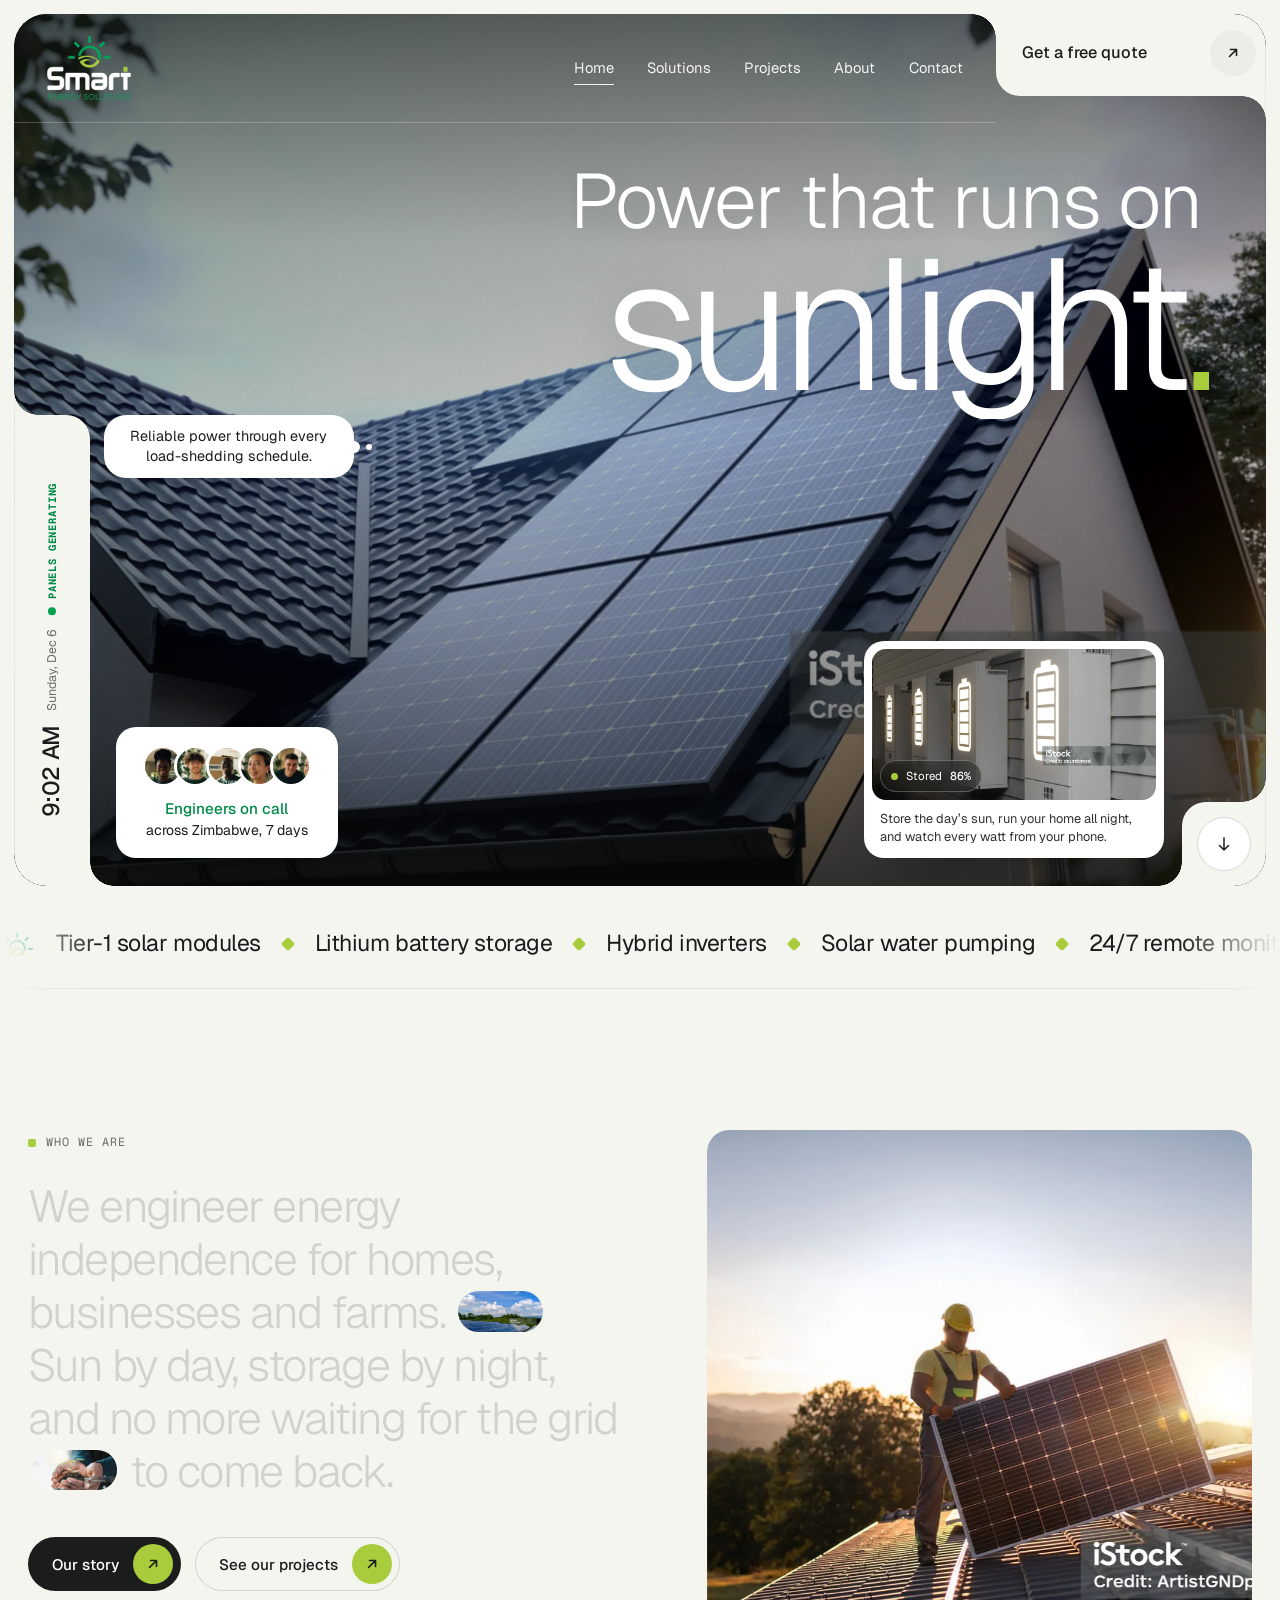
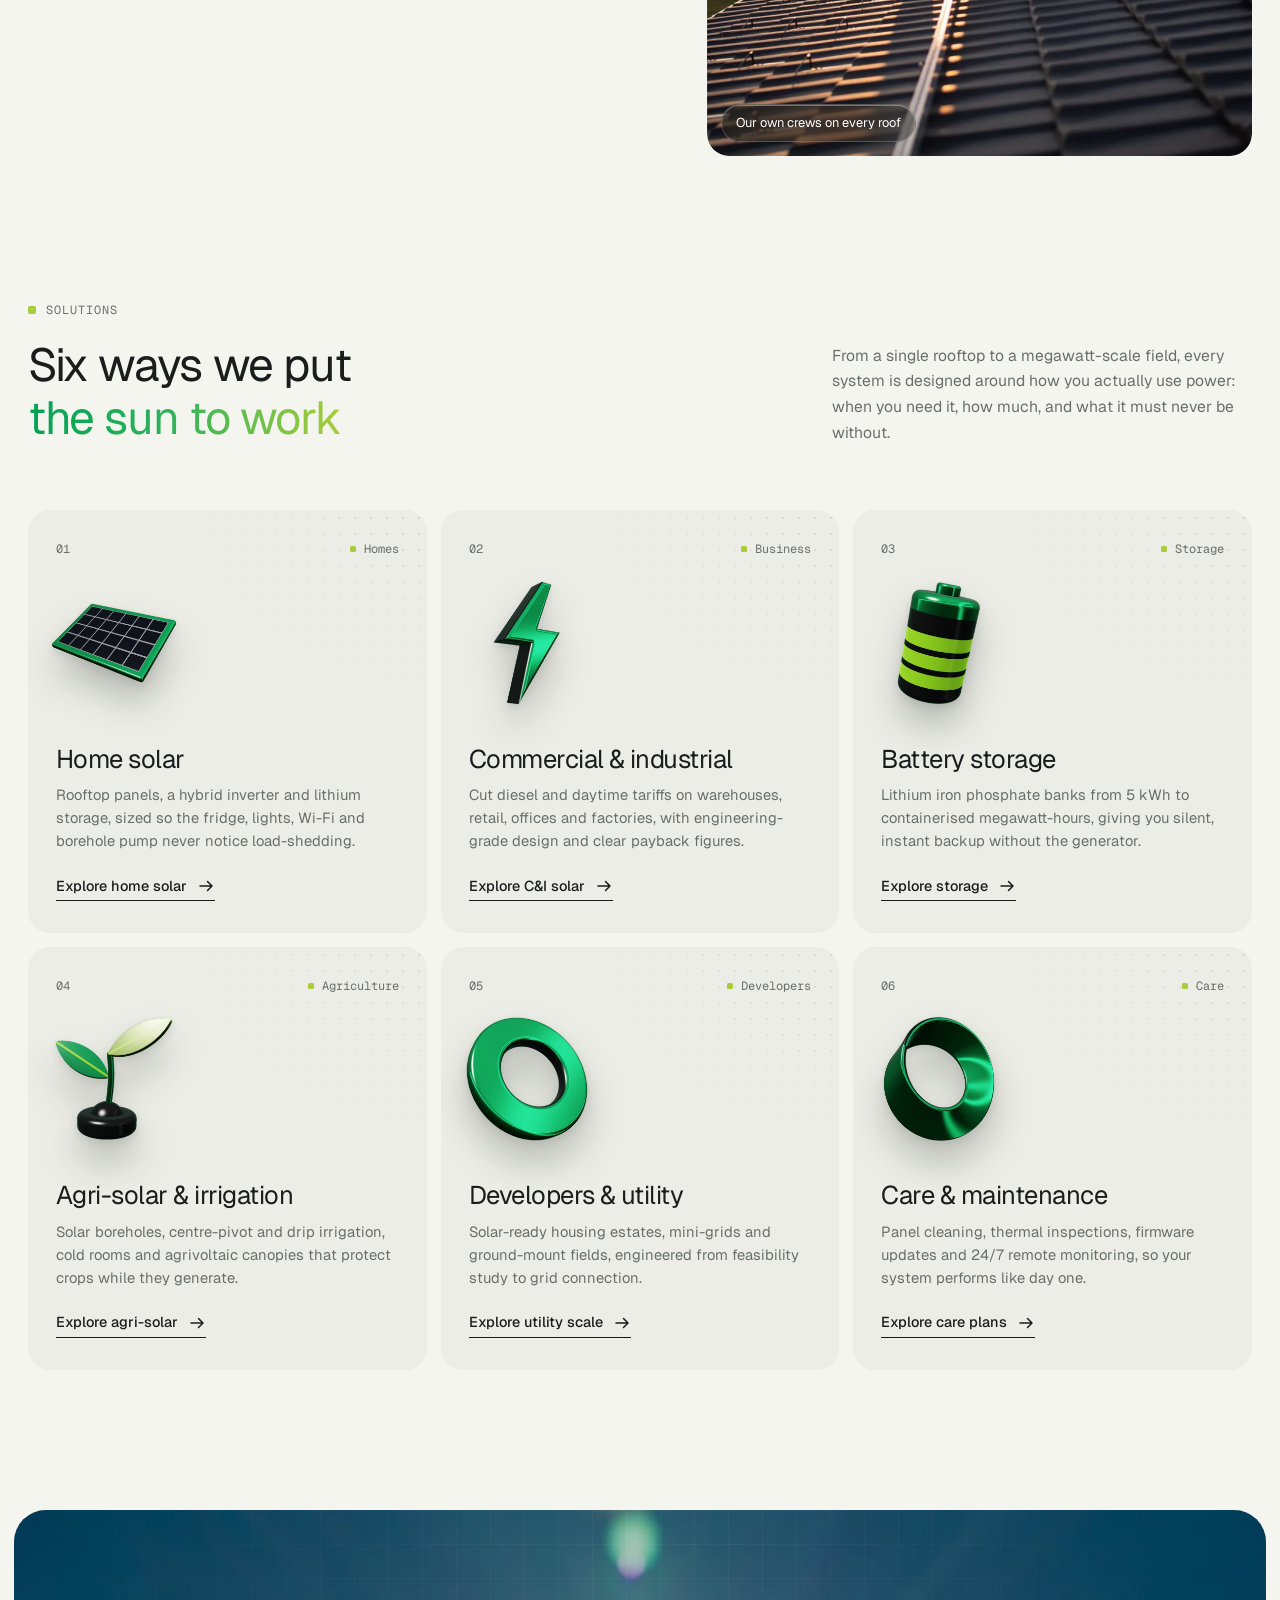
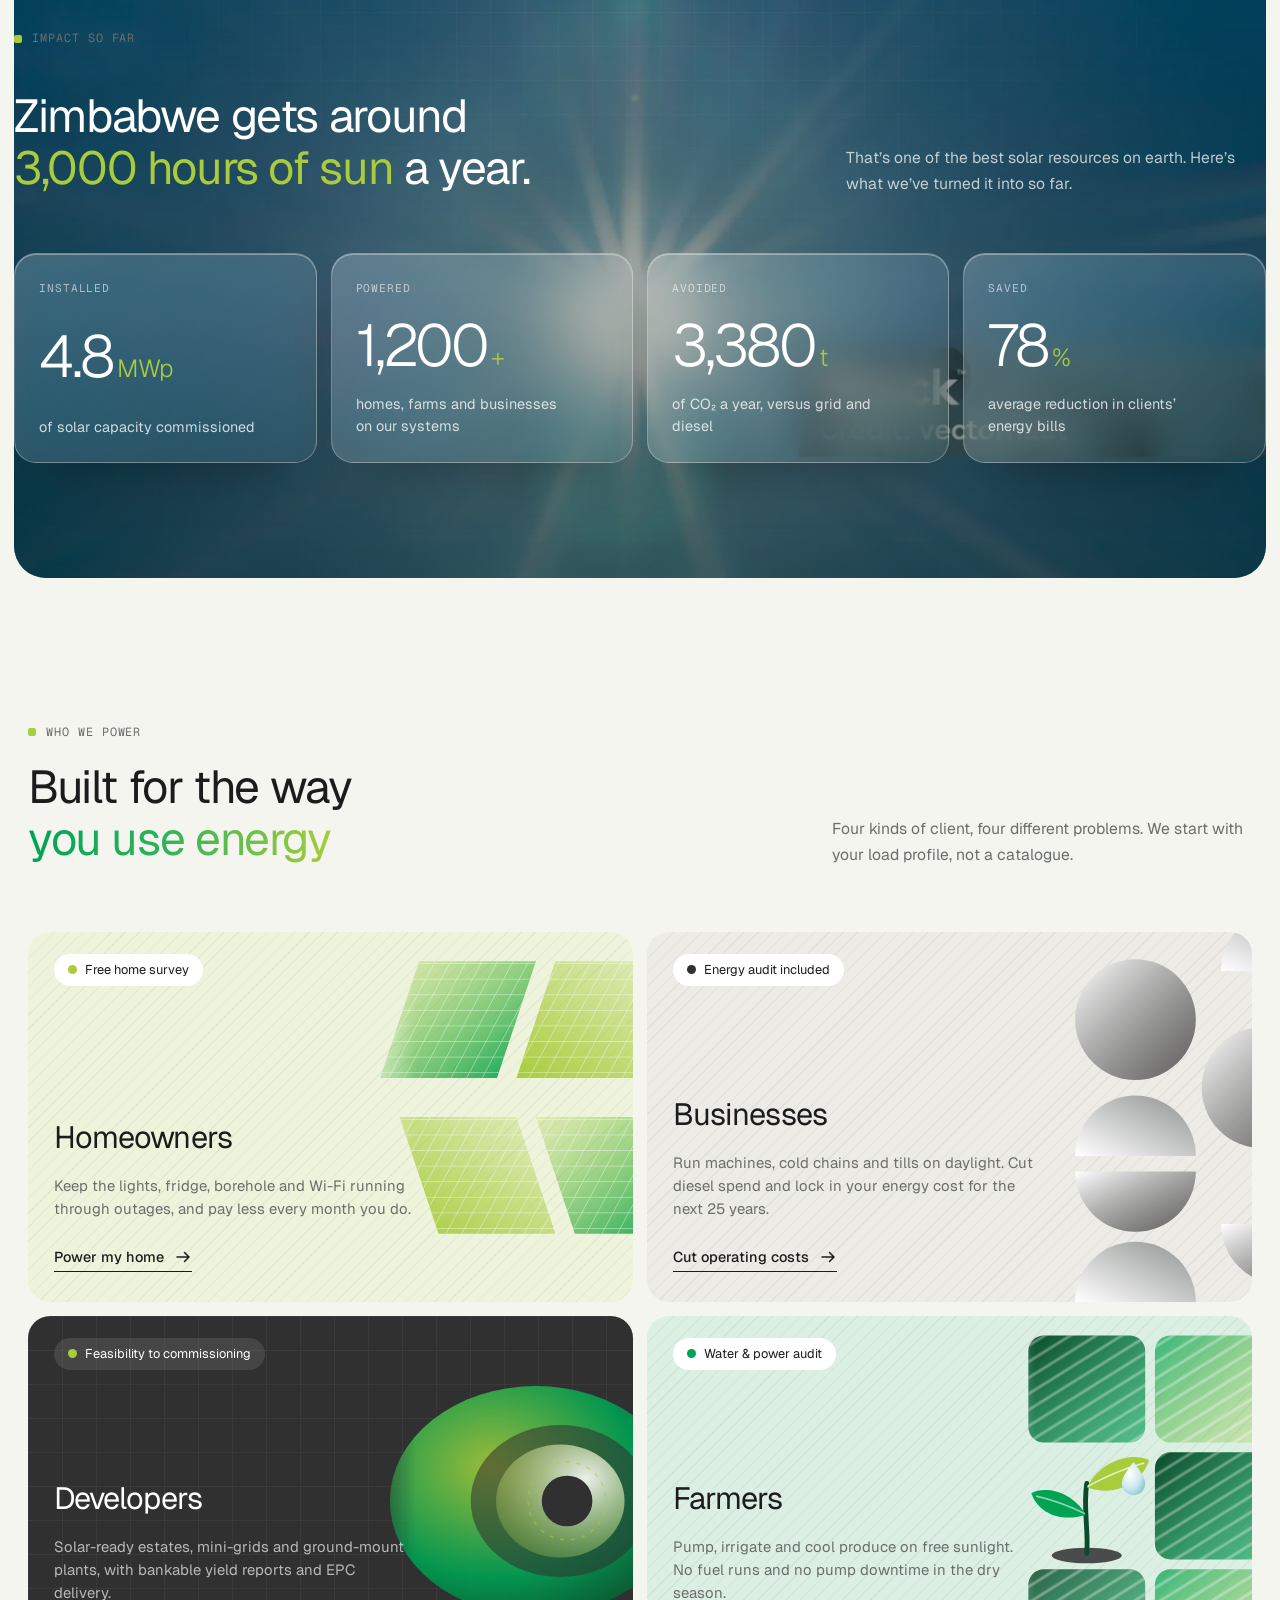
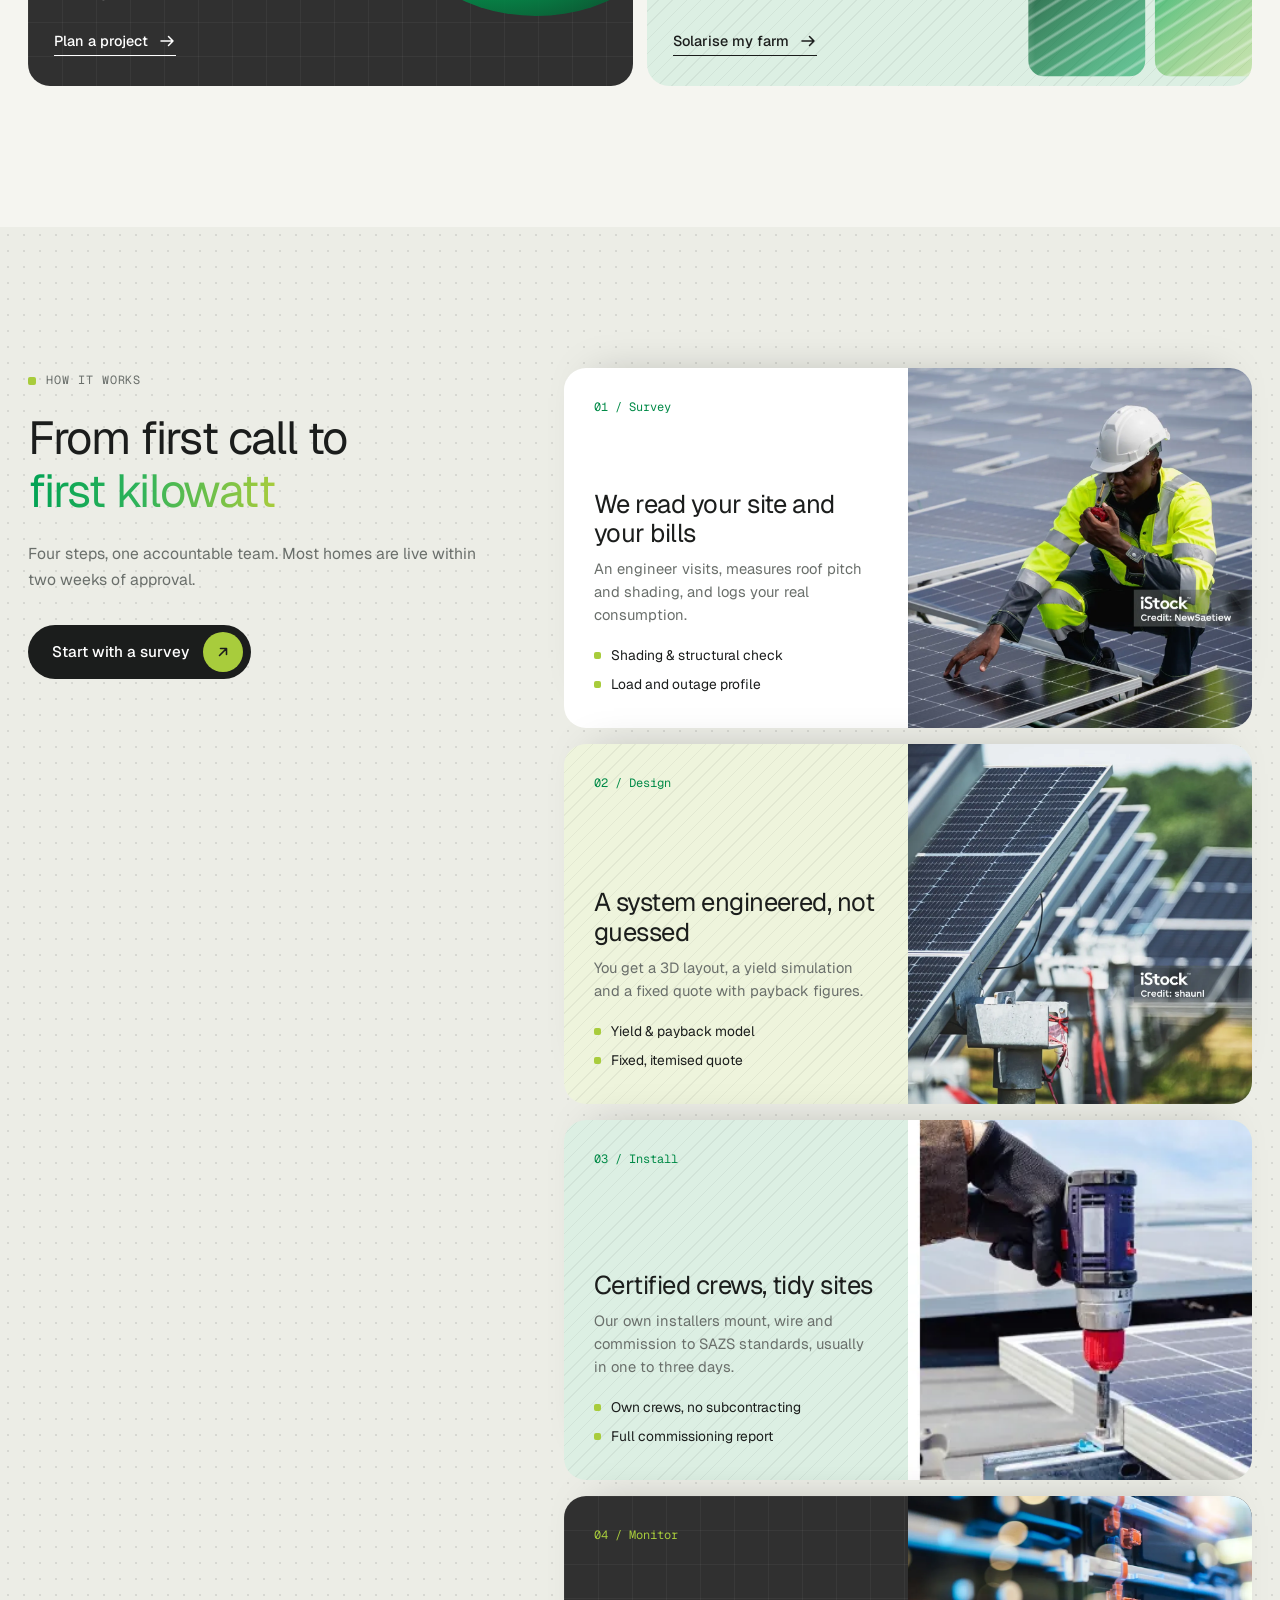
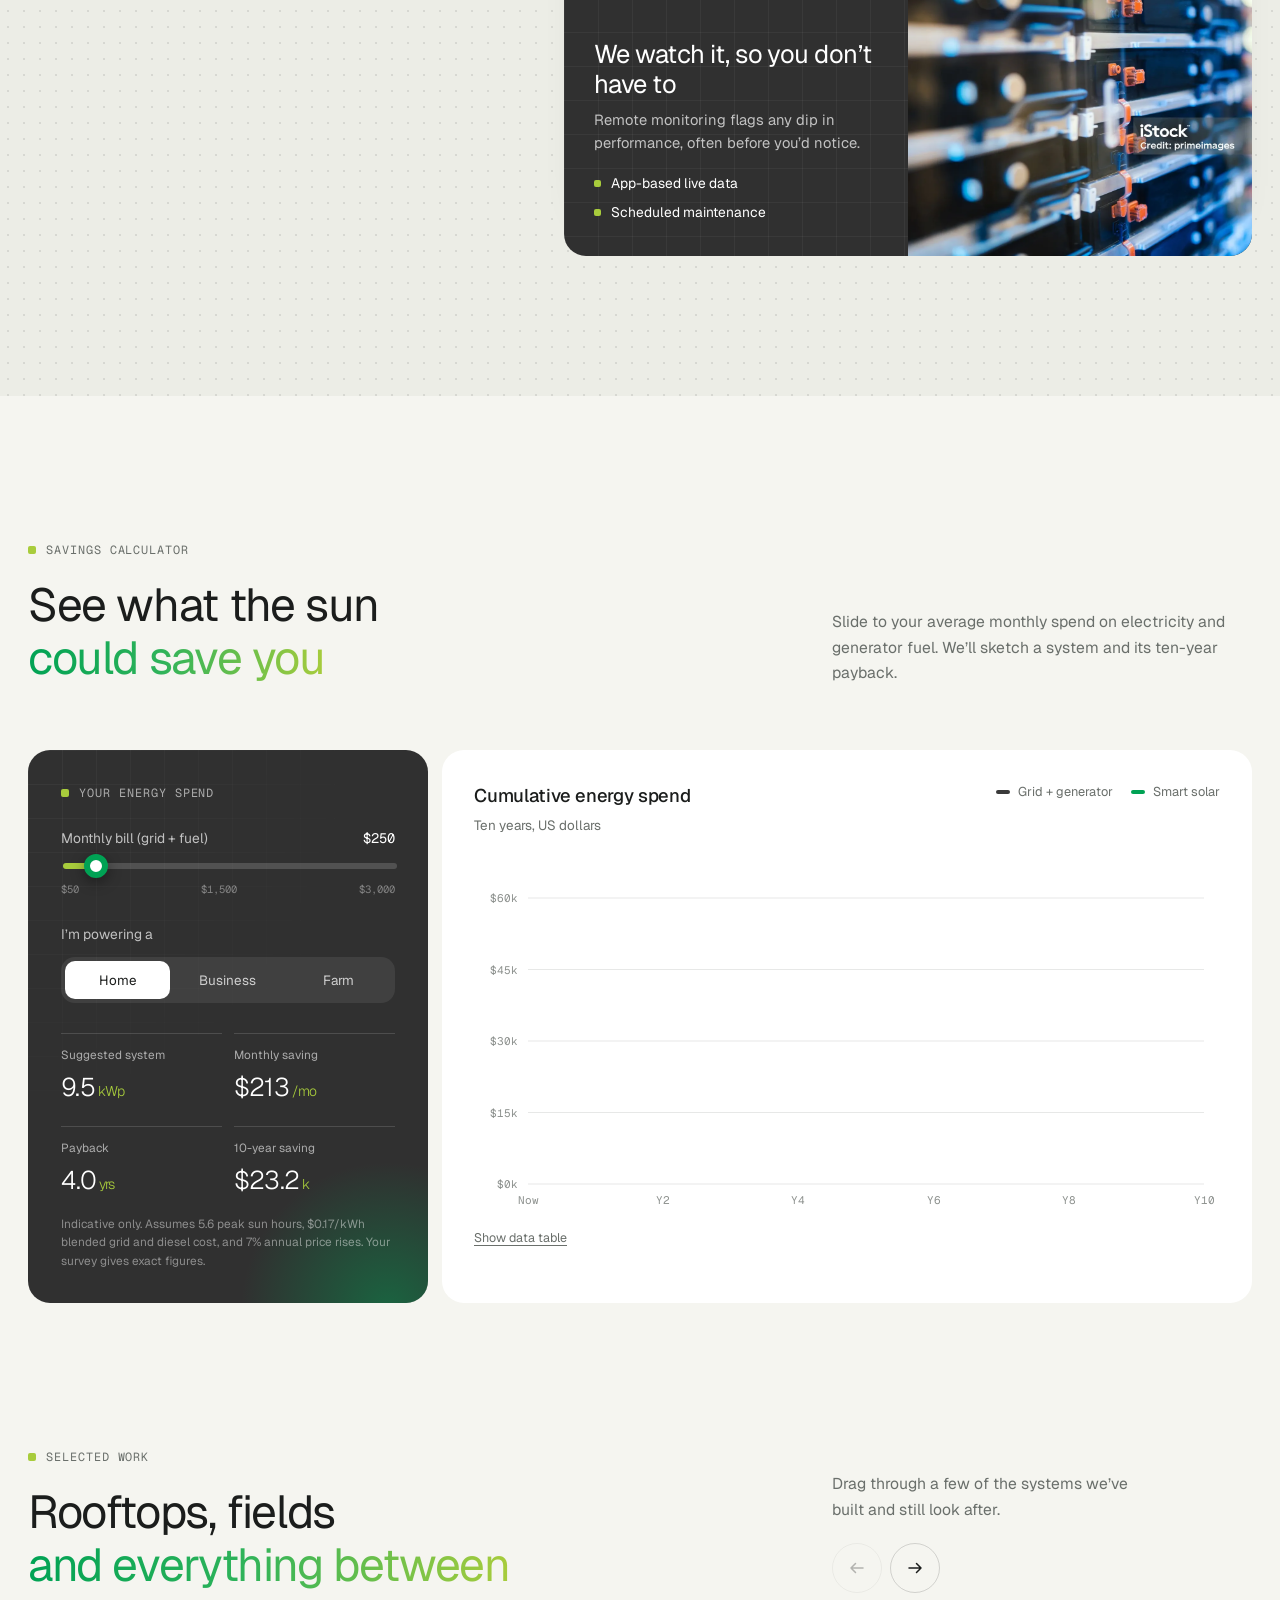
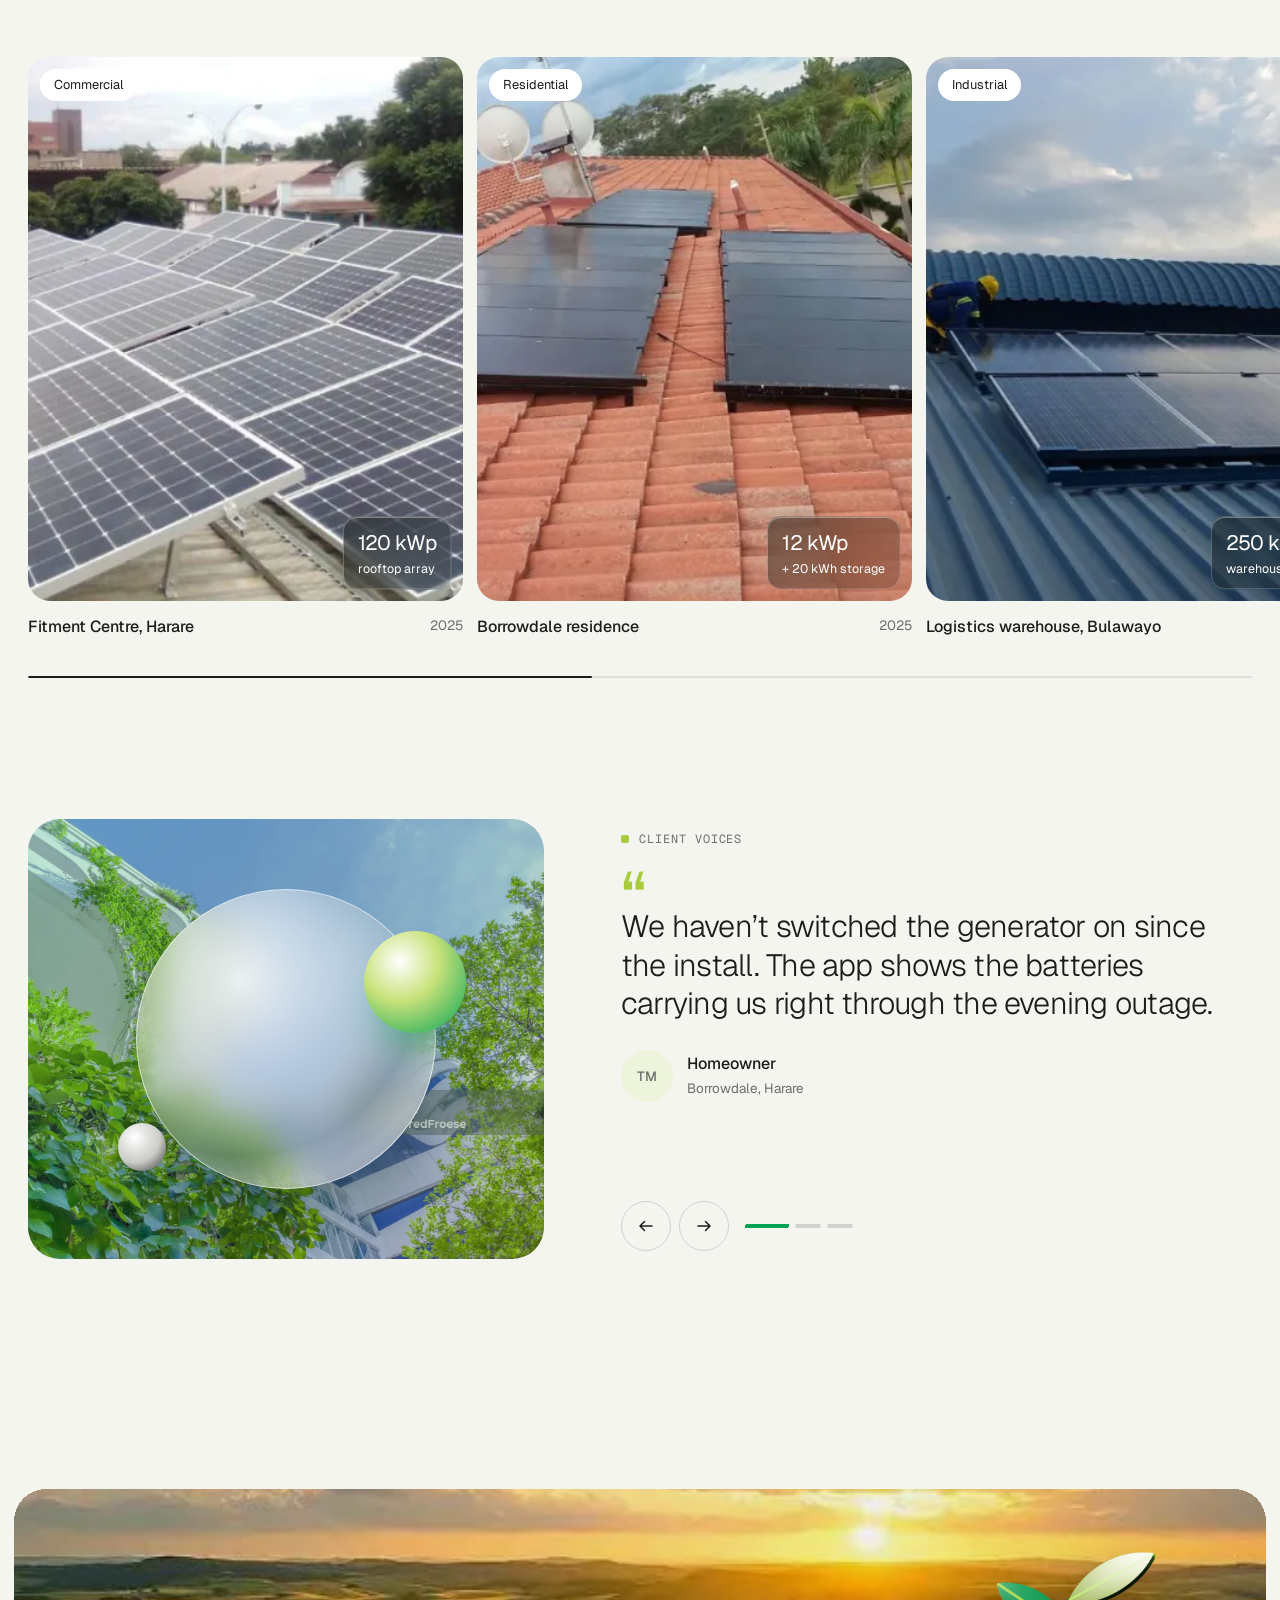
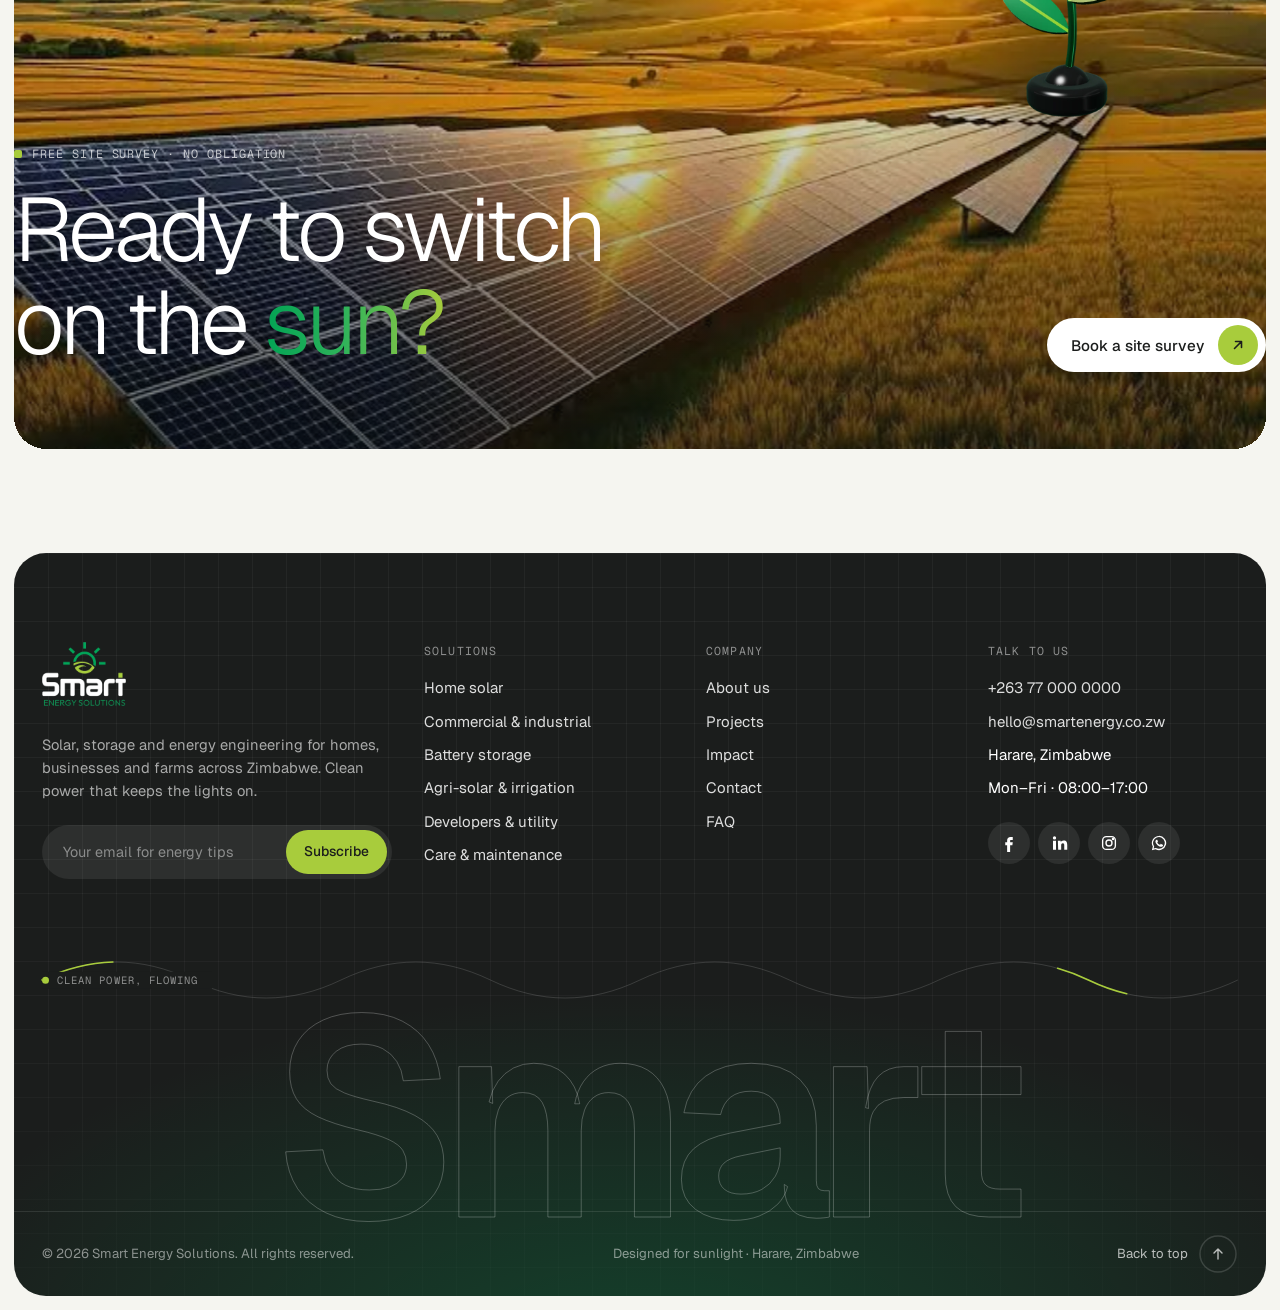
==== commit d504df59: "Add texture system and refine small components - One pattern per surface: cell grid on dark, dots on" ====
--- a/index.html
+++ b/index.html
@@ -27,7 +27,7 @@
   <a class="fn-mark" href="index.html" aria-label="Home"><img src="assets/img/mark.png" alt="" width="256" height="256"></a>
   <a class="fn-link" href="solutions.html">Solutions</a><a class="fn-link" href="projects.html">Projects</a><a class="fn-link" href="about.html">About</a><a class="fn-link" href="contact.html">Contact</a>
   <a class="btn" href="contact.html#quote">Free quote <span class="btn-ico"><svg width="16" height="16" viewBox="0 0 16 16" fill="none" aria-hidden="true"><path d="M4.5 11.5l7-7M5.5 4.5h6v6" stroke="currentColor" stroke-width="1.6" stroke-linecap="round" stroke-linejoin="round"/></svg></span></a>
-  <button class="nav-toggle" aria-label="Open menu" aria-expanded="false" aria-controls="menu" style="background:rgba(255,255,255,.1)"><span></span><span></span></button>
+  <button class="nav-toggle fn-toggle" aria-label="Open menu" aria-expanded="false" aria-controls="menu"><span></span><span></span></button>
 </nav>
 
 <div class="menu" id="menu" aria-hidden="true">
@@ -375,6 +375,7 @@
         <span class="eyebrow" style="color:rgba(255,255,255,.6)">Your energy spend</span>
         <label for="bill">Monthly bill (grid + fuel) <output for="bill">$250</output></label>
         <input class="range" id="bill" type="range" min="50" max="3000" step="10" value="250">
+        <div class="range-ticks" aria-hidden="true"><span>$50</span><span>$1,500</span><span>$3,000</span></div>
         <label style="margin-top:26px">I’m powering a</label>
         <div class="seg" role="group" aria-label="Property type">
           <button type="button" data-profile="home" aria-pressed="true">Home</button>
@@ -442,6 +443,7 @@
       </a>
       <span style="flex:none; width:var(--gutter)"></span>
     </div>
+    <div class="container"><div class="h-progress" aria-hidden="true"><span></span></div></div>
   </div>
 </section>
 
@@ -546,10 +548,16 @@
       </div>
     </div>
   </div>
+  <div class="container footer-wave" aria-hidden="true">
+    <svg viewBox="0 0 1000 56" preserveAspectRatio="none"><path class="base" d="M0 28 C 41.7 4, 83.3 4, 125 28 S 208.3 52, 250 28 S 333.3 4, 375 28 S 458.3 52, 500 28 S 583.3 4, 625 28 S 708.3 52, 750 28 S 833.3 4, 875 28 S 958.3 52, 1000 28" pathLength="1000"/><path class="flow" d="M0 28 C 41.7 4, 83.3 4, 125 28 S 208.3 52, 250 28 S 333.3 4, 375 28 S 458.3 52, 500 28 S 583.3 4, 625 28 S 708.3 52, 750 28 S 833.3 4, 875 28 S 958.3 52, 1000 28" pathLength="1000"/></svg>
+    <span class="tag"><i></i>Clean power, flowing</span>
+  </div>
+  <div class="footer-sun" aria-hidden="true"></div>
   <div class="footer-word" aria-hidden="true">Smart</div>
   <div class="container footer-bottom">
     <span>© <span data-year>2026</span> Smart Energy Solutions. All rights reserved.</span>
     <span>Designed for sunlight · Harare, Zimbabwe</span>
+    <a class="to-top" href="#main" aria-label="Back to top">Back to top <span class="ring"><svg class="r" viewBox="0 0 40 40" aria-hidden="true"><circle class="bg" cx="20" cy="20" r="18"/><circle class="fg" cx="20" cy="20" r="18"/></svg><svg width="14" height="14" viewBox="0 0 14 14" fill="none" aria-hidden="true"><path d="M7 12V2M3 6l4-4 4 4" stroke="currentColor" stroke-width="1.4" stroke-linecap="round" stroke-linejoin="round"/></svg></span></a>
   </div>
 </footer>
 <script>document.querySelectorAll("[data-year]").forEach(e=>e.textContent=new Date().getFullYear())</script>
--- a/assets/css/style.css
+++ b/assets/css/style.css
@@ -813,7 +813,7 @@
 .js .footer-word span { transform: translateY(40%); }
 .js .footer.is-in .footer-word span { transform: none; }
 .footer-word span:hover { color: rgba(168, 204, 60, .9); -webkit-text-stroke-color: transparent; }
-.footer-bottom { display: flex; justify-content: space-between; gap: 16px; flex-wrap: wrap; padding: 22px 0; border-top: 1px solid rgba(255, 255, 255, .1); font-size: .82rem; color: rgba(255, 255, 255, .5); }
+.footer-bottom { display: flex; justify-content: space-between; gap: 16px; flex-wrap: wrap; padding: 22px var(--gutter); border-top: 1px solid rgba(255, 255, 255, .1); font-size: .82rem; color: rgba(255, 255, 255, .5); }
 .socials { display: flex; gap: 8px; margin-top: 22px; }
 .socials a { width: 42px; height: 42px; border-radius: 50%; display: grid; place-items: center; background: rgba(255, 255, 255, .08); transition: background .3s, color .3s; }
 .socials a:hover { background: var(--lime); color: var(--ink); }
@@ -914,3 +914,212 @@
     radial-gradient(130% 95% at 50% 40%, transparent 45%, rgba(9, 12, 10, .5) 100%),
     linear-gradient(180deg, rgba(9, 12, 10, .55) 0%, rgba(9, 12, 10, .1) 24%, rgba(9, 12, 10, .2) 50%, rgba(9, 12, 10, .78) 100%);
 }
+
+/* 24. Texture system ------------------------------------------------------
+   One pattern per surface type, at the threshold of visibility (4–9%):
+     dark grounds  → drafting grid (reads as PV cells: the brand's own unit)
+     light grounds → dots
+     accent tiles  → diagonal hatch
+   Patterns are background layers only. Where they meet photography they are
+   masked so there is no hard seam. */
+:root {
+  --pat-grid: linear-gradient(rgba(255, 255, 255, .045) 1px, transparent 1px),
+              linear-gradient(90deg, rgba(255, 255, 255, .045) 1px, transparent 1px);
+  --pat-grid-size: 34px 34px;
+  --pat-dots: radial-gradient(circle, rgba(27, 29, 28, .1) 1px, transparent 1.5px);
+  --pat-dots-size: 16px 16px;
+  --pat-hatch: repeating-linear-gradient(-45deg, rgba(27, 29, 28, .055) 0 1px, transparent 1px 10px);
+  --fade-tr: radial-gradient(120% 100% at 100% 0, #000 0%, rgba(0, 0, 0, .5) 40%, transparent 75%);
+}
+
+/* column rules: the page is set on a drawing sheet */
+body::before {
+  content: ""; position: fixed; z-index: -1; top: 0; bottom: 0; pointer-events: none;
+  left: max(var(--gutter), calc((100% - var(--max)) / 2 + var(--gutter)));
+  right: max(var(--gutter), calc((100% - var(--max)) / 2 + var(--gutter)));
+  background:
+    linear-gradient(90deg, rgba(27, 29, 28, .06) 1px, transparent 1px) 0 0 / 25% 100%,
+    linear-gradient(270deg, rgba(27, 29, 28, .06) 1px, transparent 1px) 100% 0 / 100% 100% no-repeat;
+  -webkit-mask-image: linear-gradient(180deg, transparent 0, #000 18%, #000 82%, transparent 100%);
+  mask-image: linear-gradient(180deg, transparent 0, #000 18%, #000 82%, transparent 100%);
+}
+
+/* dark grounds: grid */
+.section--dark, .bento .txt.dark, .aud--dark, .menu, .loader {
+  background-image: var(--pat-grid); background-size: var(--pat-grid-size);
+}
+.step:nth-child(4), .info-card { background-image: var(--pat-grid); background-size: var(--pat-grid-size); }
+.calc-panel::before, .footer::after {
+  content: ""; position: absolute; z-index: -1; inset: 0; pointer-events: none;
+  background-image: var(--pat-grid); background-size: var(--pat-grid-size);
+}
+.calc-panel::before { -webkit-mask-image: radial-gradient(110% 90% at 0 0, #000, transparent 80%); mask-image: radial-gradient(110% 90% at 0 0, #000, transparent 80%); }
+.footer::after { -webkit-mask-image: linear-gradient(180deg, #000 40%, rgba(0, 0, 0, .35) 100%); mask-image: linear-gradient(180deg, #000 40%, rgba(0, 0, 0, .35) 100%); }
+
+/* light grounds: dots */
+.section--mist { background-image: var(--pat-dots); background-size: var(--pat-dots-size); }
+.value, .contact-card { position: relative; isolation: isolate; }
+.value::after, .contact-card::after {
+  content: ""; position: absolute; z-index: -1; top: 0; right: 0; width: 65%; height: 55%; pointer-events: none; border-top-right-radius: inherit;
+  background-image: var(--pat-dots); background-size: var(--pat-dots-size); background-position: 100% 0;
+  -webkit-mask-image: var(--fade-tr); mask-image: var(--fade-tr);
+}
+
+/* accent tiles: hatch */
+.aud--lime, .aud--green, .aud--stone, .bento .txt.lime, .step:nth-child(2), .step:nth-child(3) { background-image: var(--pat-hatch); }
+
+/* photography: grid only where it fades away from the image's subject */
+.stats::before {
+  content: ""; position: absolute; inset: 0; z-index: 0; pointer-events: none;
+  background-image: var(--pat-grid); background-size: var(--pat-grid-size);
+  -webkit-mask-image: radial-gradient(70% 80% at 50% 0, #000, transparent 80%); mask-image: radial-gradient(70% 80% at 50% 0, #000, transparent 80%);
+}
+.stats-inner { position: relative; z-index: 1; }
+
+/* solution cards: the top-right corner carries the surface pattern —
+   dots while the card is light, the cell grid once it turns dark */
+.service-item::after {
+  content: ""; position: absolute; z-index: -1; top: 0; right: 0; width: 70%; height: 62%; pointer-events: none;
+  background-image: var(--pat-dots); background-size: var(--pat-dots-size); background-position: 100% 0;
+  -webkit-mask-image: var(--fade-tr); mask-image: var(--fade-tr);
+  transition: opacity .6s;
+}
+.service-item:hover::after, .service-item.is-inview::after { background-image: var(--pat-grid); background-size: var(--pat-grid-size); }
+.service-item .num span:last-child { display: inline-flex; align-items: center; gap: 8px; }
+.service-item .num span:last-child::before { content: ""; width: 6px; height: 6px; border-radius: 1.5px; background: var(--lime); transition: transform .6s var(--ease); }
+.service-item:hover .num span:last-child::before, .service-item.is-inview .num span:last-child::before { transform: rotate(45deg) scale(1.2); }
+
+/* footer: grid ground + sunrise rays behind the wordmark + an energy wave */
+.footer-sun {
+  position: absolute; z-index: -1; left: 50%; bottom: 0; width: min(1500px, 140vw); aspect-ratio: 2 / 1; pointer-events: none;
+  transform: translateX(-50%); transform-origin: 50% 100%;
+  background: repeating-conic-gradient(from -90deg at 50% 100%, rgba(168, 204, 60, .09) 0deg 1deg, transparent 1deg 6deg);
+  -webkit-mask-image: radial-gradient(closest-side at 50% 100%, #000 20%, transparent 100%); mask-image: radial-gradient(closest-side at 50% 100%, #000 20%, transparent 100%);
+  animation: sway 26s ease-in-out infinite alternate;
+}
+@keyframes sway { from { transform: translateX(-50%) rotate(-4deg); } to { transform: translateX(-50%) rotate(4deg); } }
+.footer-wave { position: relative; height: 56px; }
+.footer-wave svg { width: 100%; height: 100%; display: block; overflow: visible; }
+.footer-wave .base { fill: none; stroke: rgba(255, 255, 255, .14); stroke-width: 1; vector-effect: non-scaling-stroke; }
+.footer-wave .flow { fill: none; stroke: var(--lime); stroke-width: 1.6; stroke-linecap: round; stroke-dasharray: 70 930; animation: flow 6s linear infinite; vector-effect: non-scaling-stroke; }
+@keyframes flow { from { stroke-dashoffset: 1000; } to { stroke-dashoffset: 0; } }
+.footer-wave .tag { position: absolute; left: var(--gutter); top: 50%; transform: translateY(-50%); font-family: var(--font-mono); font-size: .66rem; letter-spacing: .1em; text-transform: uppercase; color: rgba(255, 255, 255, .5); background: var(--ink); padding-right: 14px; display: inline-flex; align-items: center; gap: 8px; }
+.footer-wave .tag i { width: 7px; height: 7px; border-radius: 50%; background: var(--lime); animation: ping 2s infinite; }
+
+/* 25. Details -------------------------------------------------------------- */
+html { scrollbar-color: rgba(27, 29, 28, .35) transparent; scrollbar-width: thin; }
+
+/* buttons: press feedback, arrow exits and re-enters */
+.btn:active, .h-ctrl button:active, .scroll-btn:active { transform: scale(.96); }
+.btn .btn-ico, .hero-cta .circ { overflow: hidden; }
+.btn:hover .btn-ico, .hero-cta:hover .circ { transform: none; }
+.btn:hover .btn-ico svg, .hero-cta:hover .circ svg { animation: arrowLoop .65s var(--ease); }
+@keyframes arrowLoop { 0% { transform: none; } 45% { transform: translate(140%, -140%); } 46% { transform: translate(-140%, 140%); } 100% { transform: none; } }
+.h-ctrl button[disabled] { opacity: .3; pointer-events: none; }
+
+/* text links: underline wipes out to the right, redraws from the left */
+.link-arrow svg { transition: transform .5s var(--ease); }
+.link-arrow:hover svg { transform: translateX(3px); }
+.link-arrow:hover { animation: wipe .8s var(--ease); }
+@keyframes wipe {
+  0% { background-size: 100% 1px; background-position: 100% 100%; }
+  45% { background-size: 0% 1px; background-position: 100% 100%; }
+  46% { background-size: 0% 1px; background-position: 0 100%; }
+  100% { background-size: 100% 1px; background-position: 0 100%; }
+}
+
+/* marquee: feathered edges */
+.marquee { -webkit-mask-image: linear-gradient(90deg, transparent, #000 8%, #000 92%, transparent); mask-image: linear-gradient(90deg, transparent, #000 8%, #000 92%, transparent); }
+
+/* floating nav: reading progress hairline */
+.float-nav::after { content: ""; position: absolute; left: 24px; right: 24px; bottom: 1px; height: 2px; border-radius: 2px; background: var(--lime); transform: scaleX(var(--p, 0)); transform-origin: left; }
+
+/* chart tooltip nub */
+.tip::after { content: ""; position: absolute; left: 50%; bottom: -5px; width: 10px; height: 10px; background: var(--ink); transform: translateX(-50%) rotate(45deg); border-radius: 0 0 2px 0; }
+
+/* stat cards: light sheen on hover */
+.stat { position: relative; overflow: hidden; }
+.stat::after { content: ""; position: absolute; inset: 0; pointer-events: none; background: linear-gradient(105deg, transparent 35%, rgba(255, 255, 255, .22) 50%, transparent 65%); transform: translateX(-120%); transition: transform 1.1s var(--ease); }
+.stat:hover::after { transform: translateX(120%); }
+
+/* images: shimmer while loading, then fade in */
+.js .media:not(.is-loaded) { background: linear-gradient(100deg, var(--mist) 30%, #f7f8f3 50%, var(--mist) 70%) 0 0 / 220% 100%; animation: shimmer 1.4s linear infinite; }
+@keyframes shimmer { to { background-position: -220% 0; } }
+.js .media > img { opacity: 0; transition: opacity .9s var(--ease), transform 1.8s var(--ease-out); }
+.js .media.is-loaded > img { opacity: 1; }
+
+/* gallery: scroll progress rail */
+.h-progress { position: relative; height: 2px; margin-top: 26px; background: var(--line); border-radius: 2px; overflow: hidden; }
+.h-progress span { position: absolute; top: 0; bottom: 0; left: 0; width: var(--w, 30%); background: var(--ink); border-radius: 2px; transform: translateX(var(--x, 0)); }
+
+/* range: end labels + grab feedback */
+.range-ticks { display: flex; justify-content: space-between; margin-top: 10px; font-family: var(--font-mono); font-size: .66rem; color: rgba(255, 255, 255, .4); }
+.range::-webkit-slider-thumb { transition: transform .2s var(--ease); }
+.range:active::-webkit-slider-thumb { cursor: grabbing; transform: scale(1.15); }
+
+/* forms */
+.field input:hover, .field select:hover, .field textarea:hover { border-color: rgba(27, 29, 28, .3); }
+.field select {
+  -webkit-appearance: none; appearance: none; cursor: pointer; padding-right: 44px;
+  background: #fff url("data:image/svg+xml,%3Csvg xmlns='http://www.w3.org/2000/svg' width='12' height='8' viewBox='0 0 12 8'%3E%3Cpath d='M1 1.5l5 5 5-5' fill='none' stroke='%231b1d1c' stroke-width='1.6' stroke-linecap='round' stroke-linejoin='round'/%3E%3C/svg%3E") no-repeat right 18px center;
+}
+.field input:user-invalid, .field textarea:user-invalid { border-color: #c4532a; box-shadow: 0 0 0 4px rgba(196, 83, 42, .1); }
+.field input:user-valid:not(:placeholder-shown) { border-color: rgba(0, 162, 84, .45); }
+.choice-row span::before { content: ""; width: 8px; height: 8px; border-radius: 50%; border: 1.5px solid var(--muted-2); margin-right: 9px; transition: background .3s, border-color .3s, transform .3s var(--ease); }
+.choice-row input:checked + span::before { background: var(--lime); border-color: var(--lime); transform: scale(1.15); }
+.choice-row span:hover { border-color: rgba(27, 29, 28, .35); }
+.news:focus-within { box-shadow: inset 0 0 0 1px rgba(168, 204, 60, .6); }
+
+/* FAQ */
+.faq details[open] .ans { animation: ansIn .6s var(--ease-out); }
+@keyframes ansIn { from { opacity: 0; transform: translateY(-6px); } to { opacity: 1; transform: none; } }
+.faq summary { transition: color .3s; }
+.faq summary:hover { color: var(--green-600); }
+
+/* testimonial dots: autoplay progress */
+.testi-dots button { position: relative; overflow: hidden; }
+.testi-dots button[aria-current="true"] { background: var(--line-2); }
+.testi-dots button[aria-current="true"]::after { content: ""; position: absolute; inset: 0; background: var(--green); transform-origin: left; animation: fillBar 7s linear forwards; }
+@keyframes fillBar { from { transform: scaleX(0); } to { transform: scaleX(1); } }
+
+/* filters & map list */
+.filters button:hover:not([aria-pressed="true"]) { border-color: rgba(27, 29, 28, .35); background: #fff; }
+
+/* audience pills: live dot on hover */
+.aud .pill .dot { position: relative; }
+.aud .pill .dot::after { content: ""; position: absolute; inset: -4px; border-radius: 50%; border: 1px solid var(--green); opacity: 0; }
+.aud:hover .pill .dot::after { animation: ringOut 1.4s var(--ease) infinite; }
+@keyframes ringOut { 0% { transform: scale(.6); opacity: .9; } 100% { transform: scale(1.7); opacity: 0; } }
+
+/* footer: back to top with page-progress ring */
+.to-top { display: inline-flex; align-items: center; gap: 10px; color: rgba(255, 255, 255, .7); transition: color .3s; }
+.to-top:hover { color: #fff; }
+.to-top .ring { position: relative; width: 40px; height: 40px; display: grid; place-items: center; border-radius: 50%; overflow: hidden; }
+.to-top .ring svg.r { position: absolute; inset: 0; transform: rotate(-90deg); }
+.to-top .ring circle { fill: none; stroke-width: 1.5; }
+.to-top .ring .bg { stroke: rgba(255, 255, 255, .15); }
+.to-top .ring .fg { stroke: var(--lime); stroke-dasharray: 113.1; stroke-dashoffset: calc(113.1 * (1 - var(--p, 0))); }
+.to-top:hover .ring > svg:not(.r) { animation: nudgeUp .6s var(--ease); }
+@keyframes nudgeUp { 45% { transform: translateY(-140%); } 46% { transform: translateY(140%); } 100% { transform: none; } }
+.footer-bottom { align-items: center; }
+
+@media (max-width: 900px) {
+  body::before { display: none; }  /* no columns to rule on mobile */
+}
+@media (max-width: 600px) {
+  .service-item::after { width: 80%; height: 50%; }
+}
+
+/* floating nav — one height, one rhythm, nothing wraps */
+.btn { white-space: nowrap; }
+.float-nav > * { flex: none; }
+.float-nav .fn-toggle { width: 40px; height: 40px; border-radius: 50%; background: rgba(255, 255, 255, .1); backdrop-filter: none; -webkit-backdrop-filter: none; place-content: center; transition: background .3s; }
+.float-nav .fn-toggle:hover { background: rgba(255, 255, 255, .18); }
+.float-nav .fn-toggle span { width: 16px; margin: 2px auto; }
+@media (max-width: 900px) {
+  .float-nav { gap: 6px; padding: 5px; }
+  .float-nav .fn-toggle { display: grid; }
+  .float-nav .btn { height: 40px; padding: 0 5px 0 16px; gap: 12px; }
+  .float-nav .btn .btn-ico { width: 30px; height: 30px; }
+  .float-nav::after { left: 50px; right: 50px; }
+}
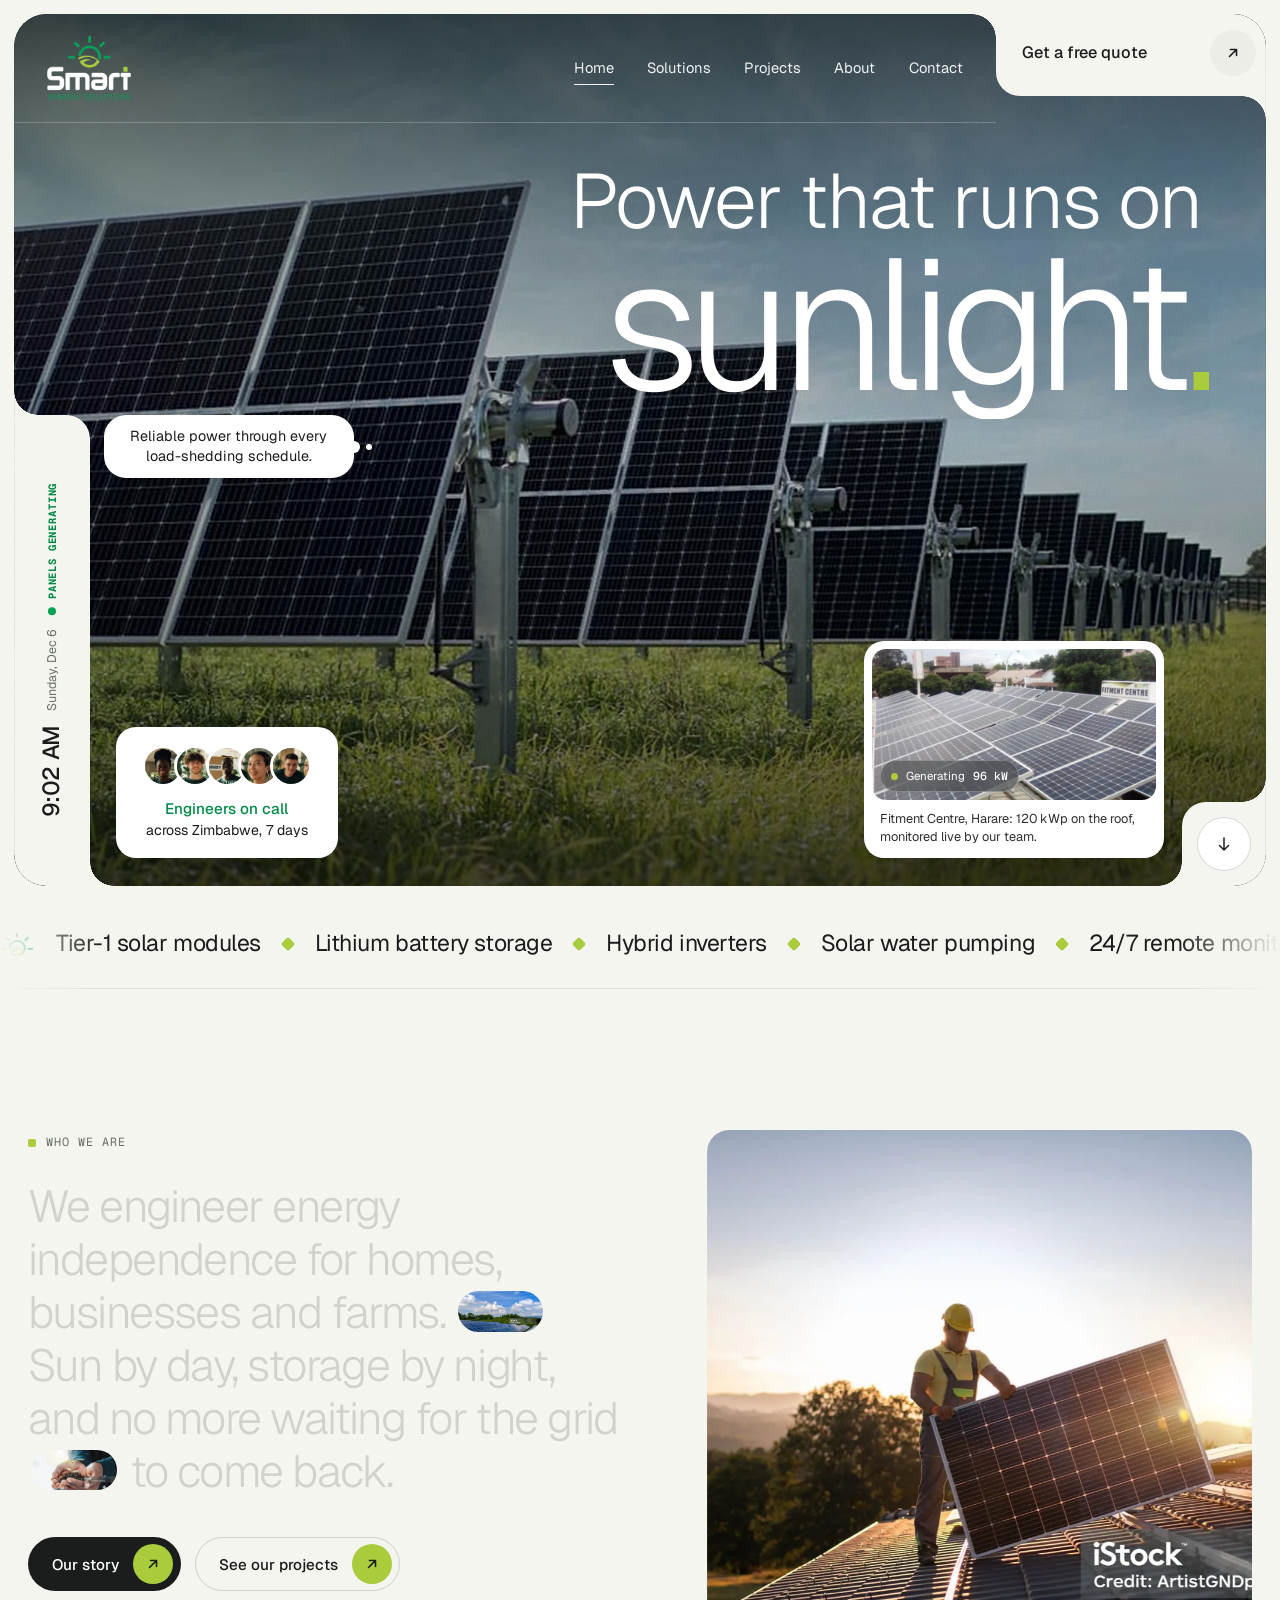
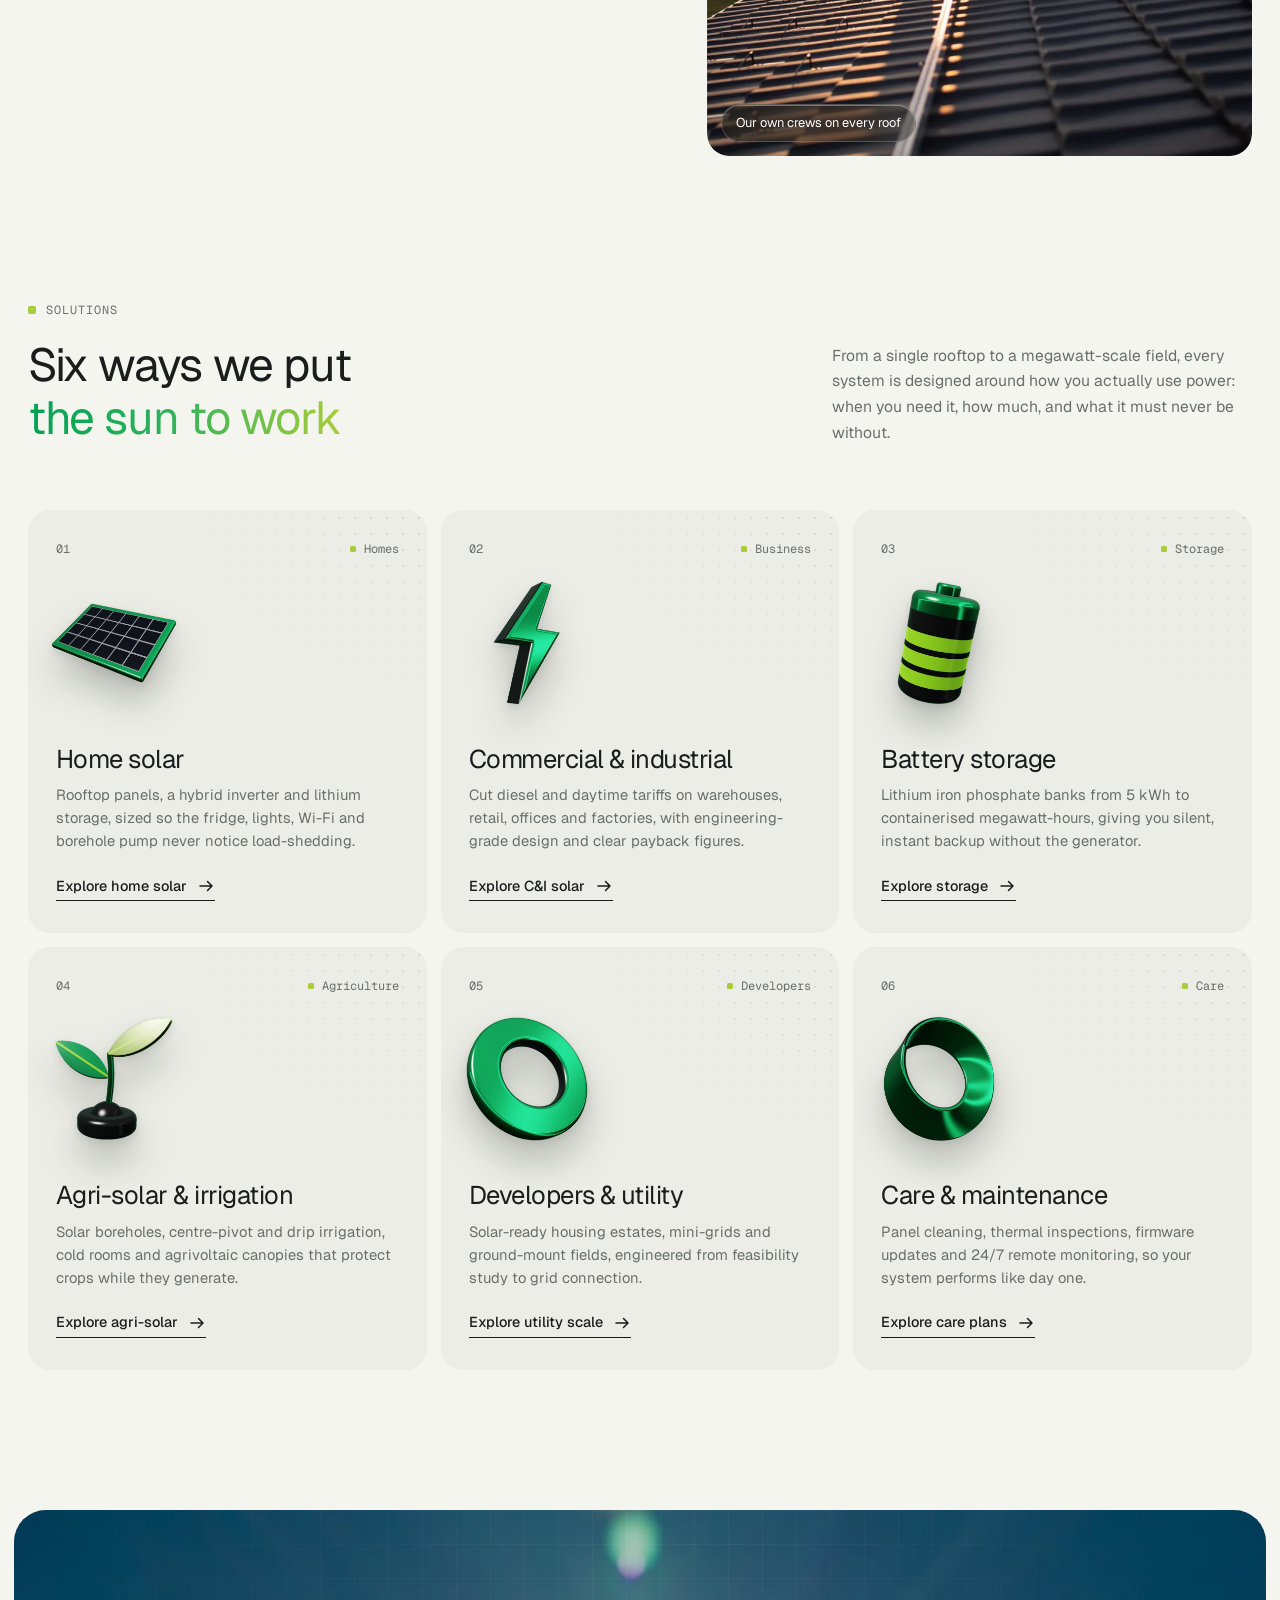
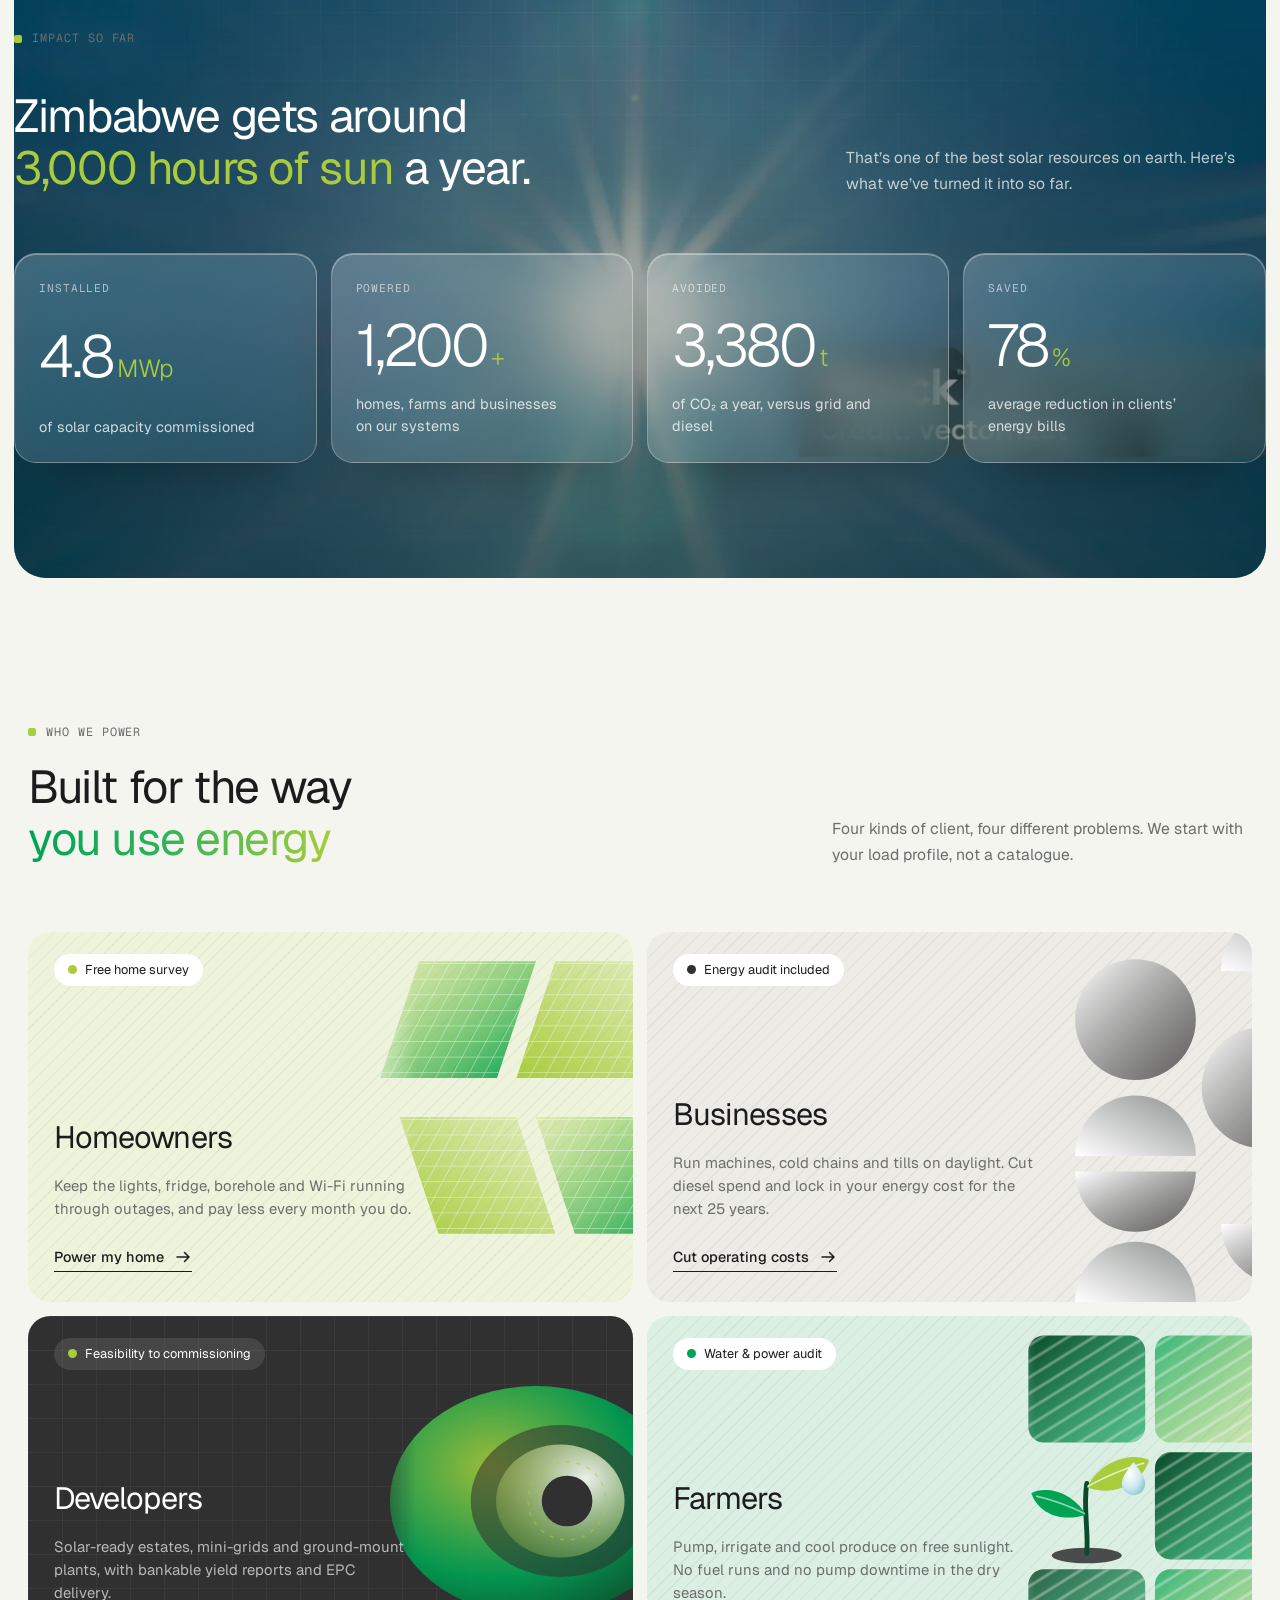
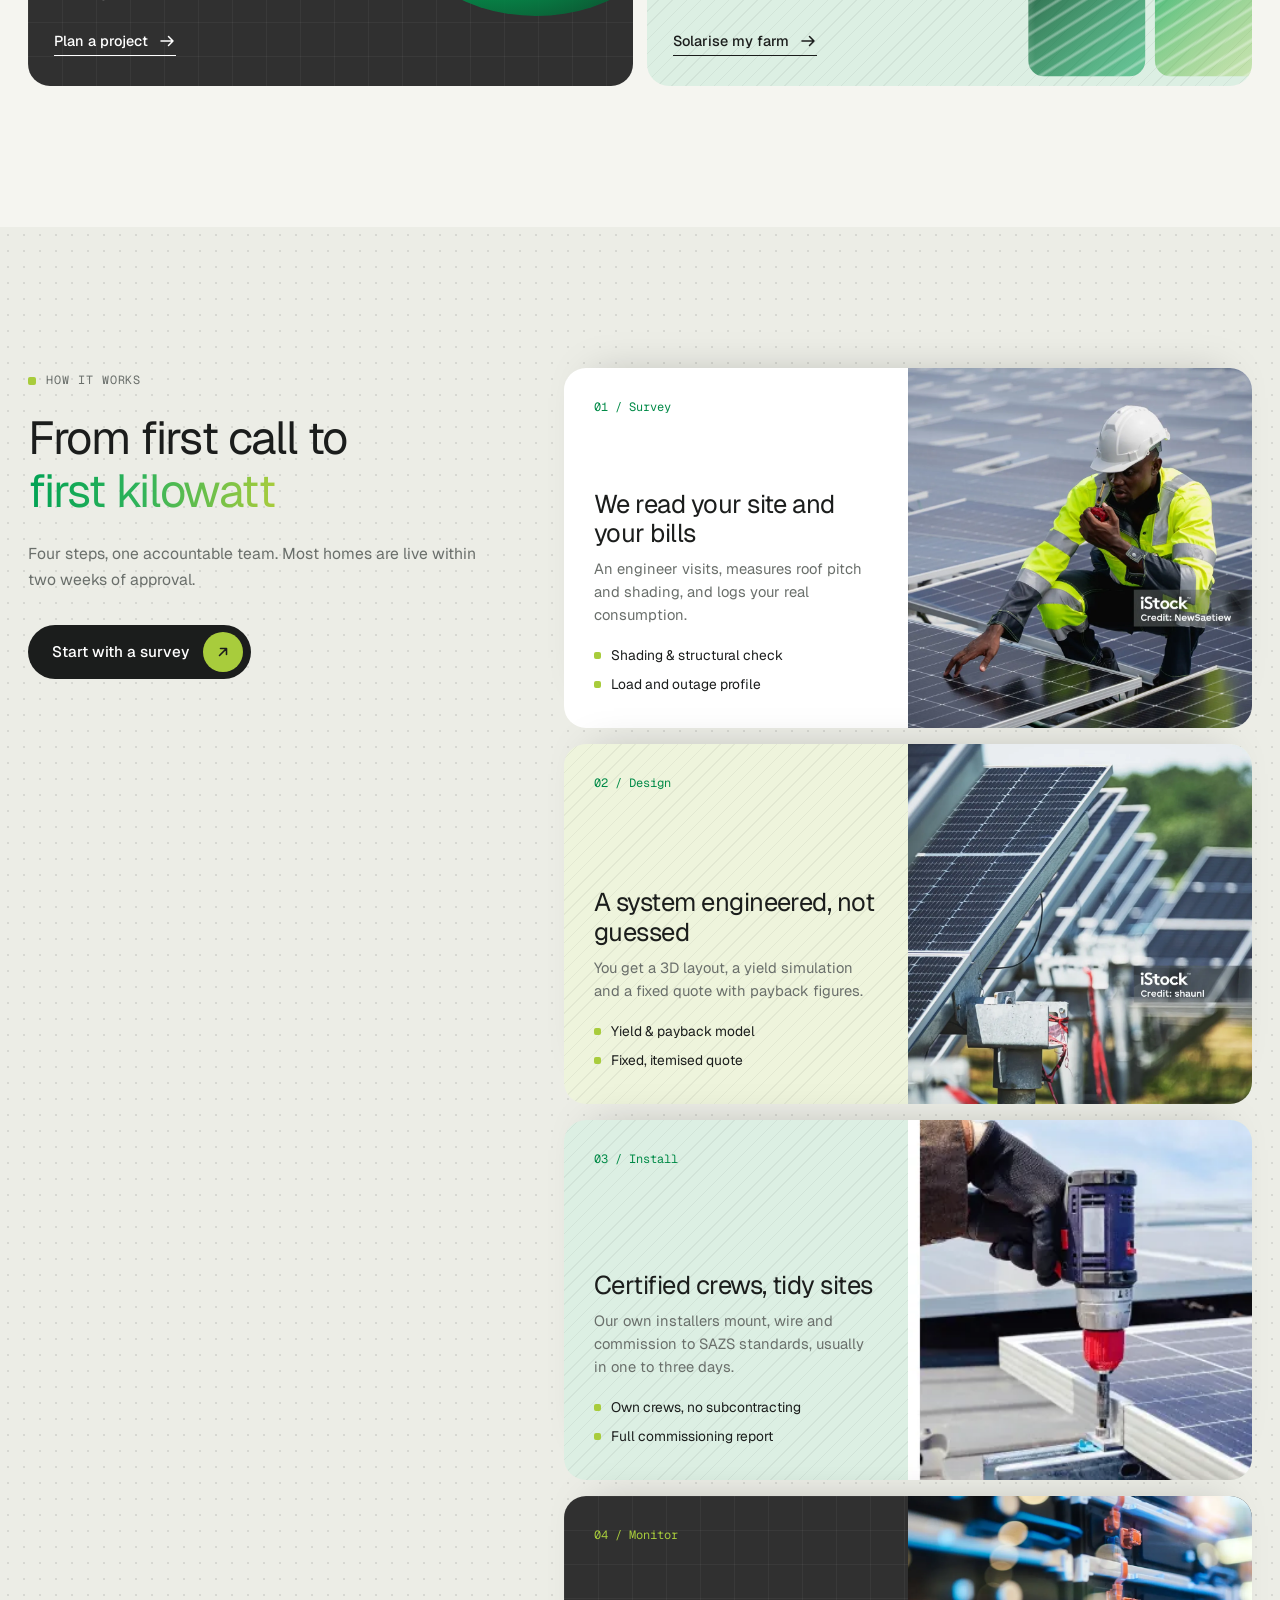
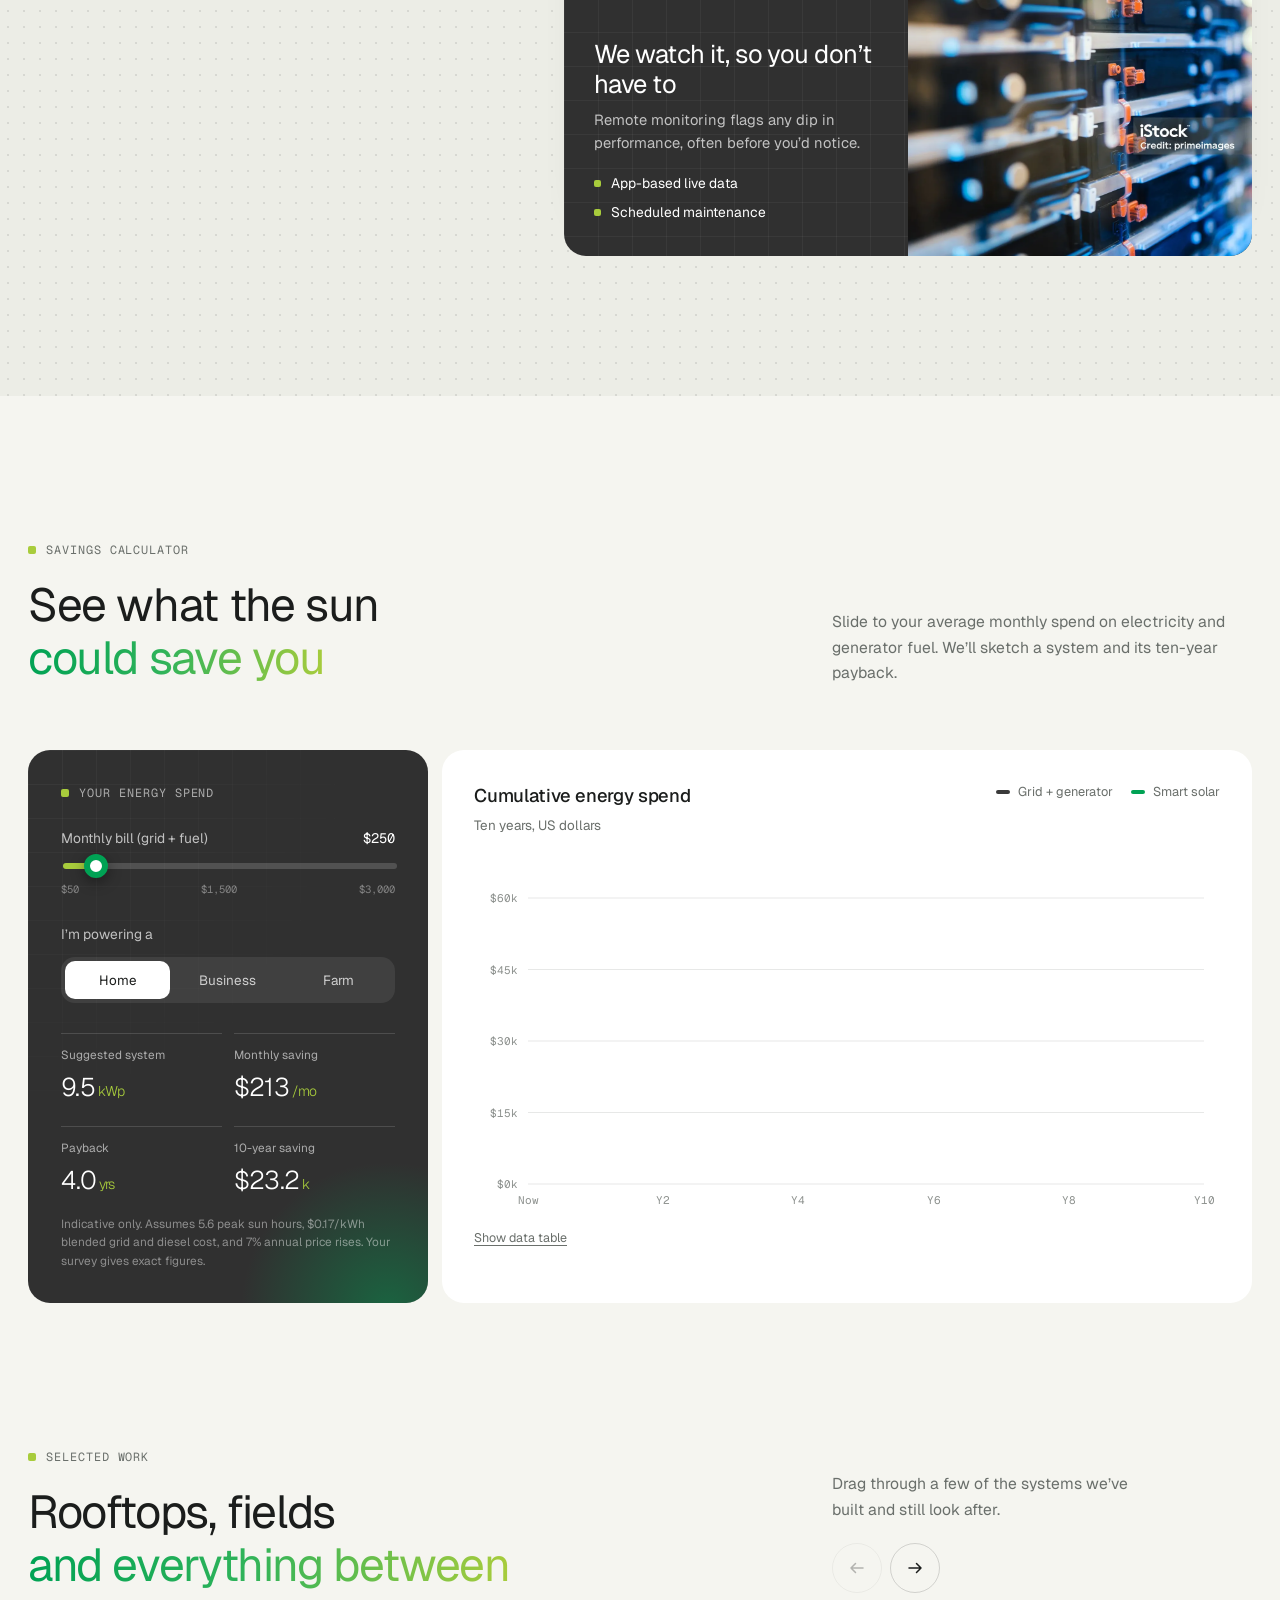
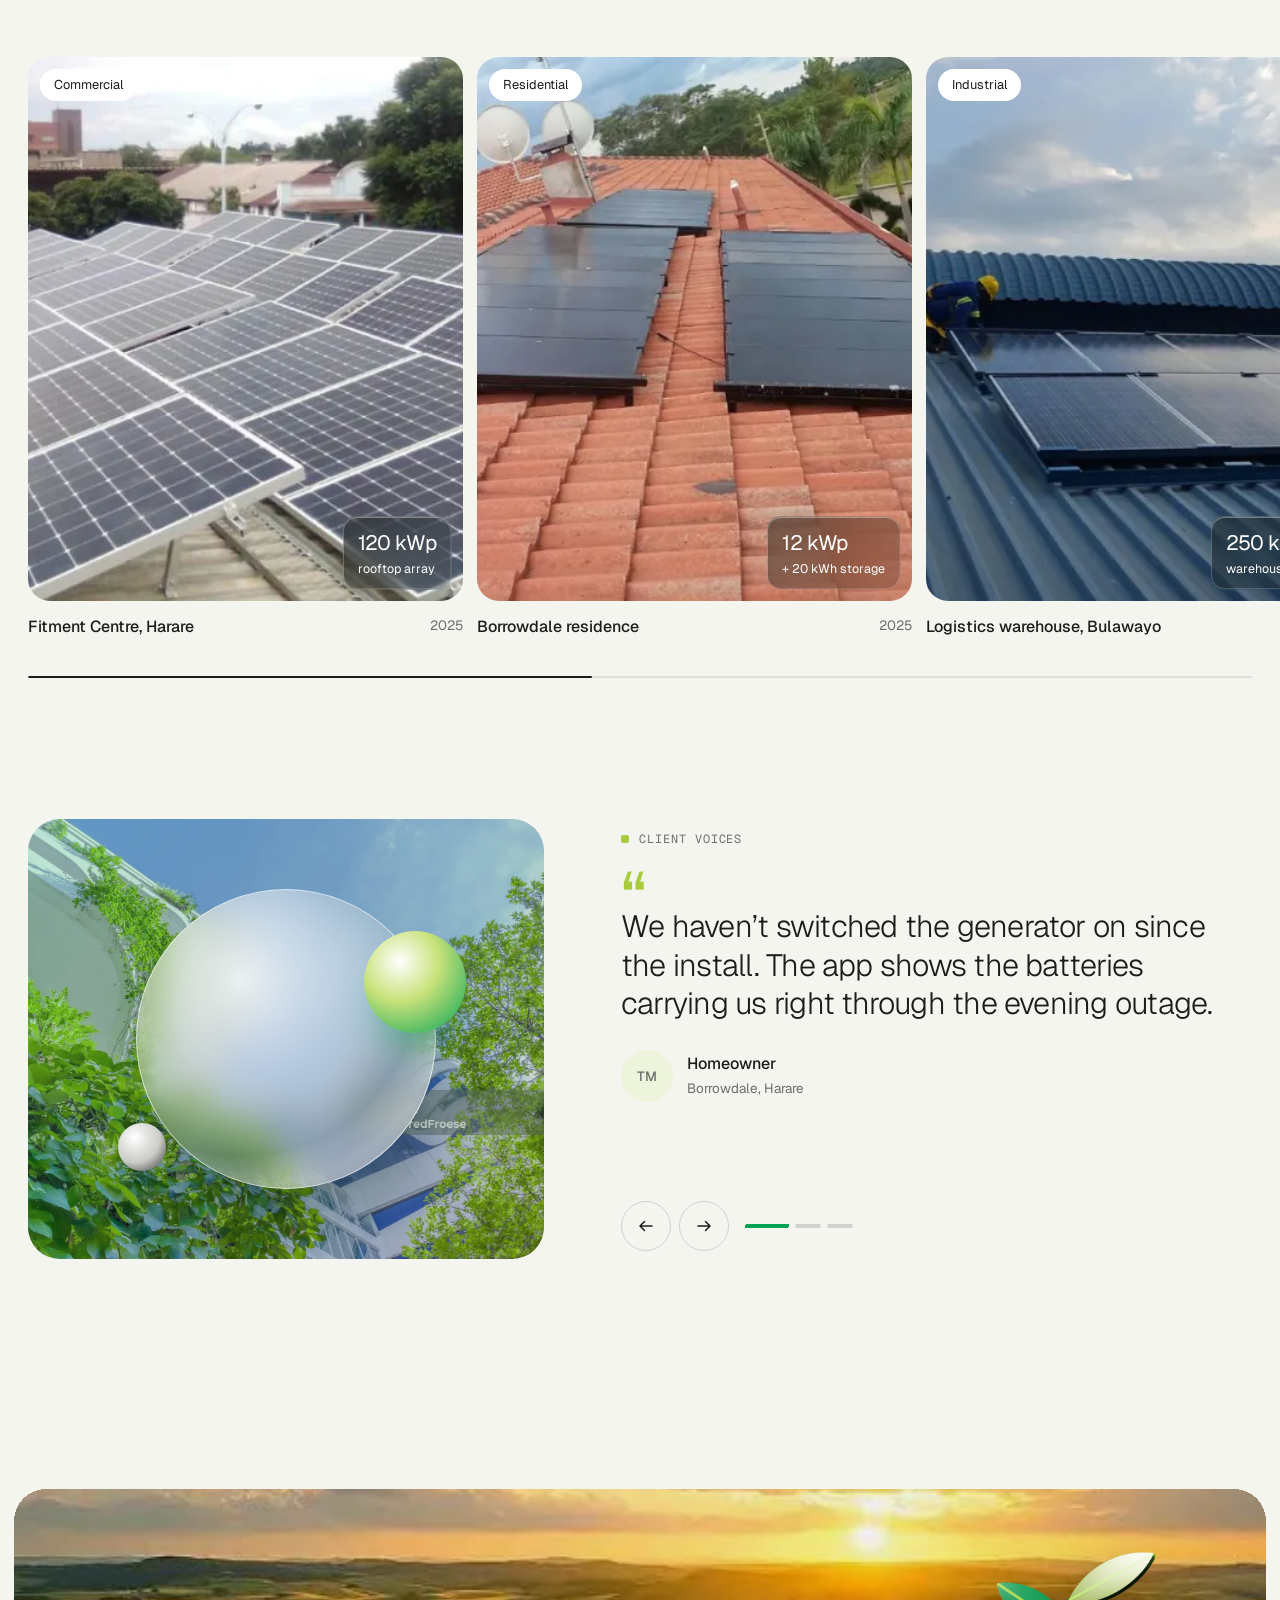
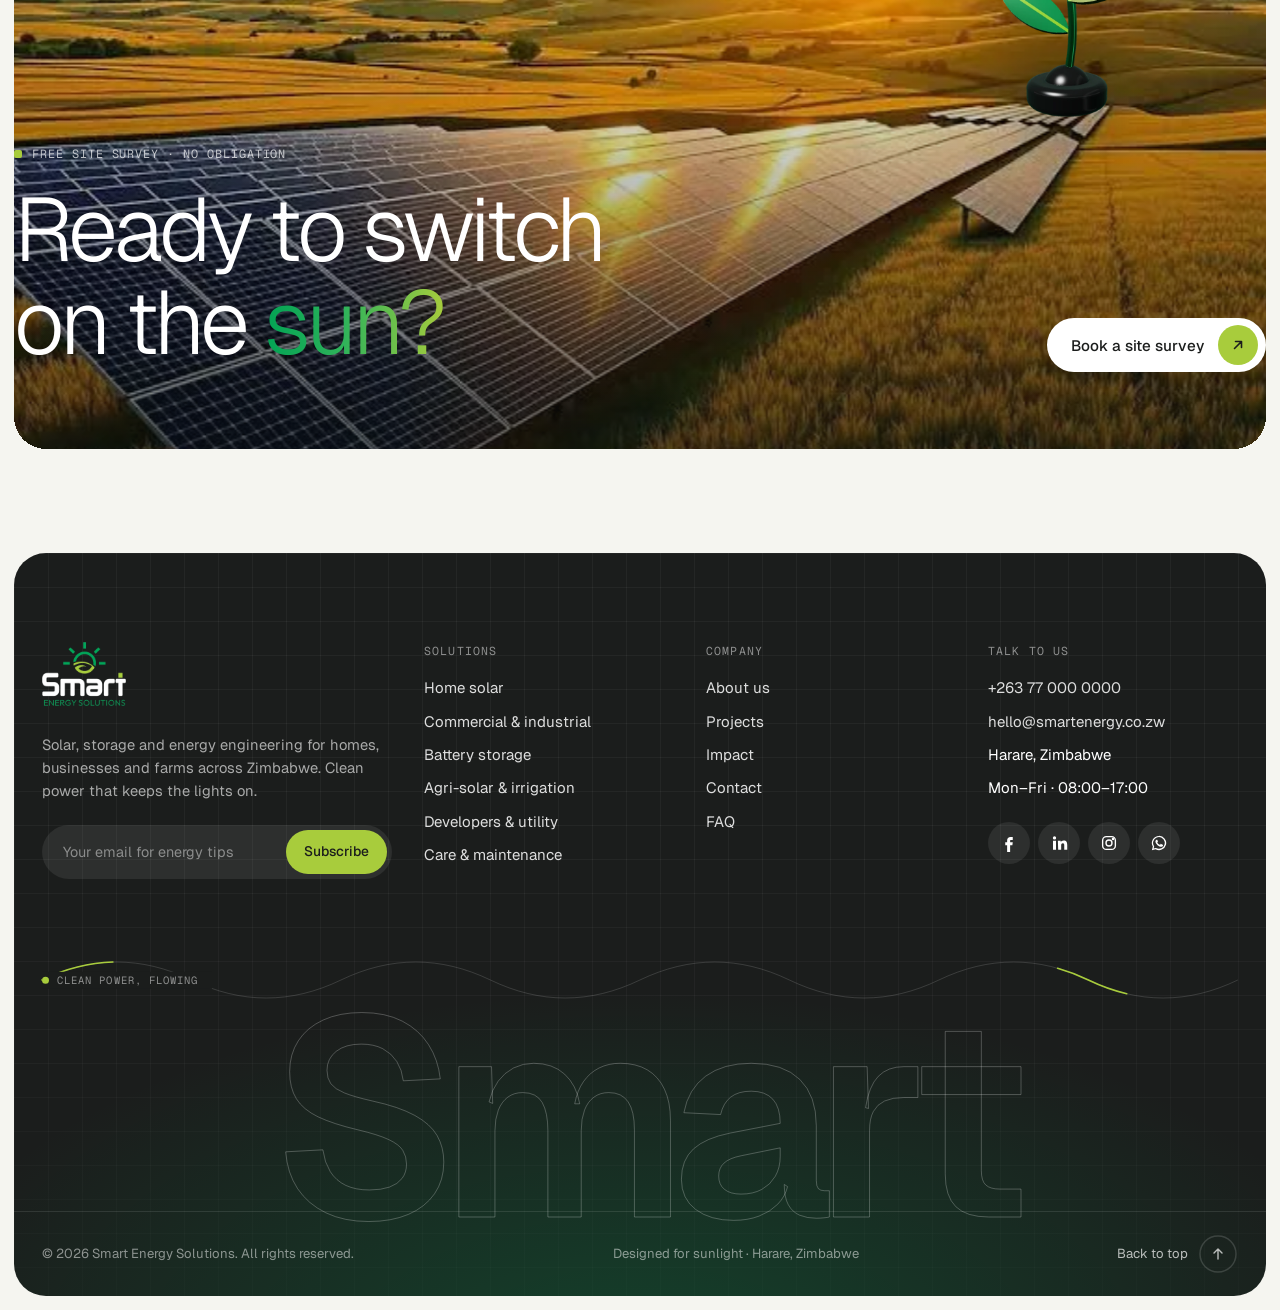
==== commit da3509b5: "Use an unwatermarked hero photo and bust asset caches - Home hero: clean solar-tracker photo; hero c" ====
--- a/index.html
+++ b/index.html
@@ -9,13 +9,13 @@
 <meta name="theme-color" content="#1b1d1c">
 <meta property="og:title" content="Smart Energy Solutions — Solar & battery power for Zimbabwe">
 <meta property="og:description" content="Smart Energy Solutions designs, installs and maintains solar and battery systems for homes, businesses and farms across Zimbabwe. Get a free site survey.">
-<meta property="og:image" content="assets/img/photos/home-roof-panels.webp">
+<meta property="og:image" content="assets/img/photos/hero-trackers.webp">
 <link rel="icon" type="image/png" href="assets/img/favicon.png">
 <link rel="preconnect" href="https://fonts.googleapis.com">
 <link rel="preconnect" href="https://fonts.gstatic.com" crossorigin>
 <link href="https://fonts.googleapis.com/css2?family=Geist:wght@300;400;500;600&family=Geist+Mono:wght@400;500&display=swap" rel="stylesheet">
-<link rel="stylesheet" href="assets/css/style.css">
-<link rel="preload" as="image" href="assets/img/photos/home-roof-panels.webp">
+<link rel="stylesheet" href="assets/css/style.css?v=9f8fd7e8">
+<link rel="preload" as="image" href="assets/img/photos/hero-trackers.webp">
 </head>
 <body class="is-loading">
 <a class="skip-link" href="#main">Skip to content</a>
@@ -40,7 +40,7 @@
 <!-- ============================== HERO ============================== -->
 <div class="hero-wrap">
   <section class="hero" aria-label="Introduction">
-    <div class="hero-media"><img src="assets/img/photos/home-roof-panels.webp" alt="A modern home with black solar panels across its roof against a bright sky" width="2048" height="1365" fetchpriority="high"></div>
+    <div class="hero-media"><img src="assets/img/photos/hero-trackers.webp" alt="Rows of solar panels on single-axis trackers standing in green grass under a soft blue sky" width="2048" height="1366" fetchpriority="high"></div>
     
     <nav class="site-nav" aria-label="Primary">
       <a class="brand" href="index.html" aria-label="Smart Energy Solutions — home"><img src="assets/img/logo-white.webp" alt="Smart Energy Solutions" width="460" height="352"></a>
@@ -80,10 +80,10 @@
 
     <div class="hero-card hero-card--media">
       <div class="ph">
-        <img src="assets/img/photos/battery-wall.webp" alt="Wall-mounted lithium battery units glowing with charge indicators" width="1700" height="1133">
-        <span class="live-chip"><i></i>Stored <b>86%</b></span>
-      </div>
-      <p>Store the day’s sun, run your home all night, and watch every watt from your phone.</p>
+        <img src="assets/img/photos/proj-fitment-centre-rooftop.webp" alt="Solar array on the Fitment Centre roof in Harare" width="711" height="450">
+        <span class="live-chip"><i></i>Generating <b>96 kW</b></span>
+      </div>
+      <p>Fitment Centre, Harare: 120 kWp on the roof, monitored live by our team.</p>
     </div>
 
     <div class="notch notch--br">
@@ -561,6 +561,6 @@
   </div>
 </footer>
 <script>document.querySelectorAll("[data-year]").forEach(e=>e.textContent=new Date().getFullYear())</script>
-<script src="assets/js/main.js" defer></script>
+<script src="assets/js/main.js?v=30e4a185" defer></script>
 </body>
 </html>
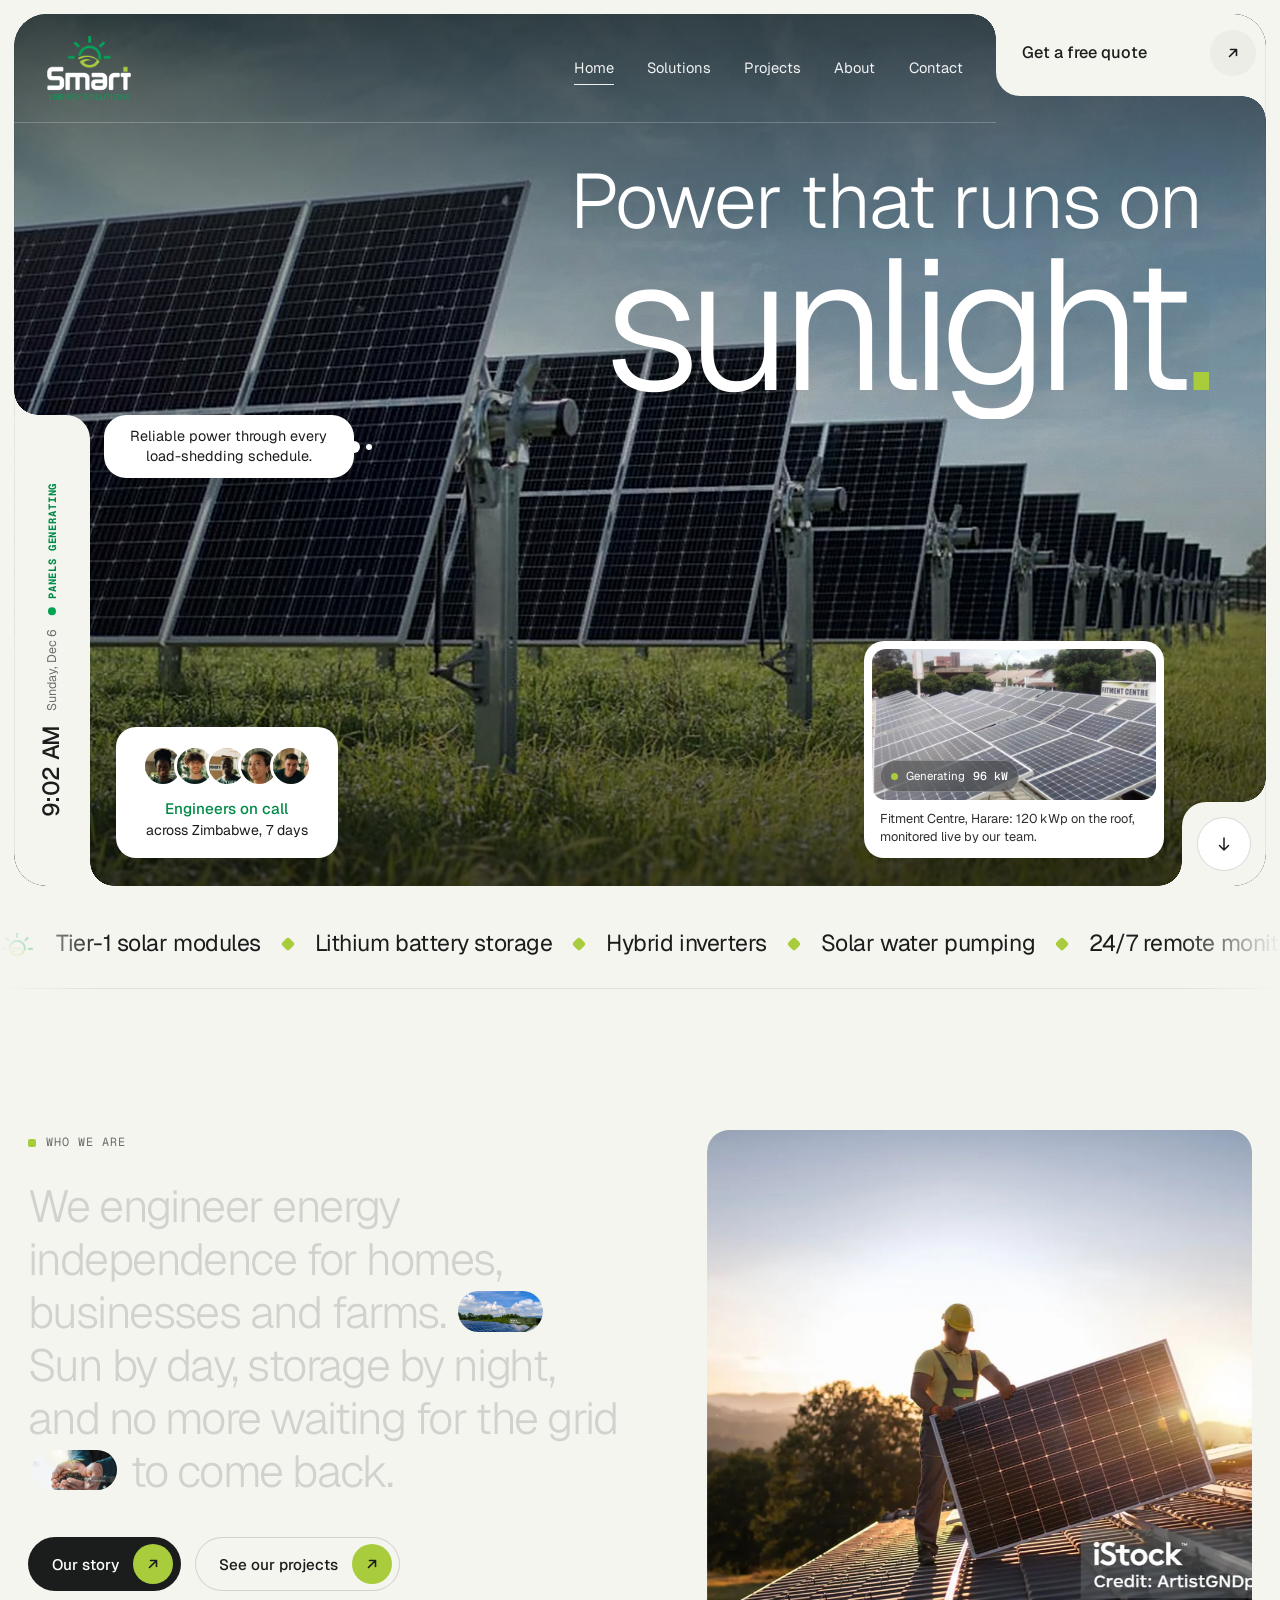
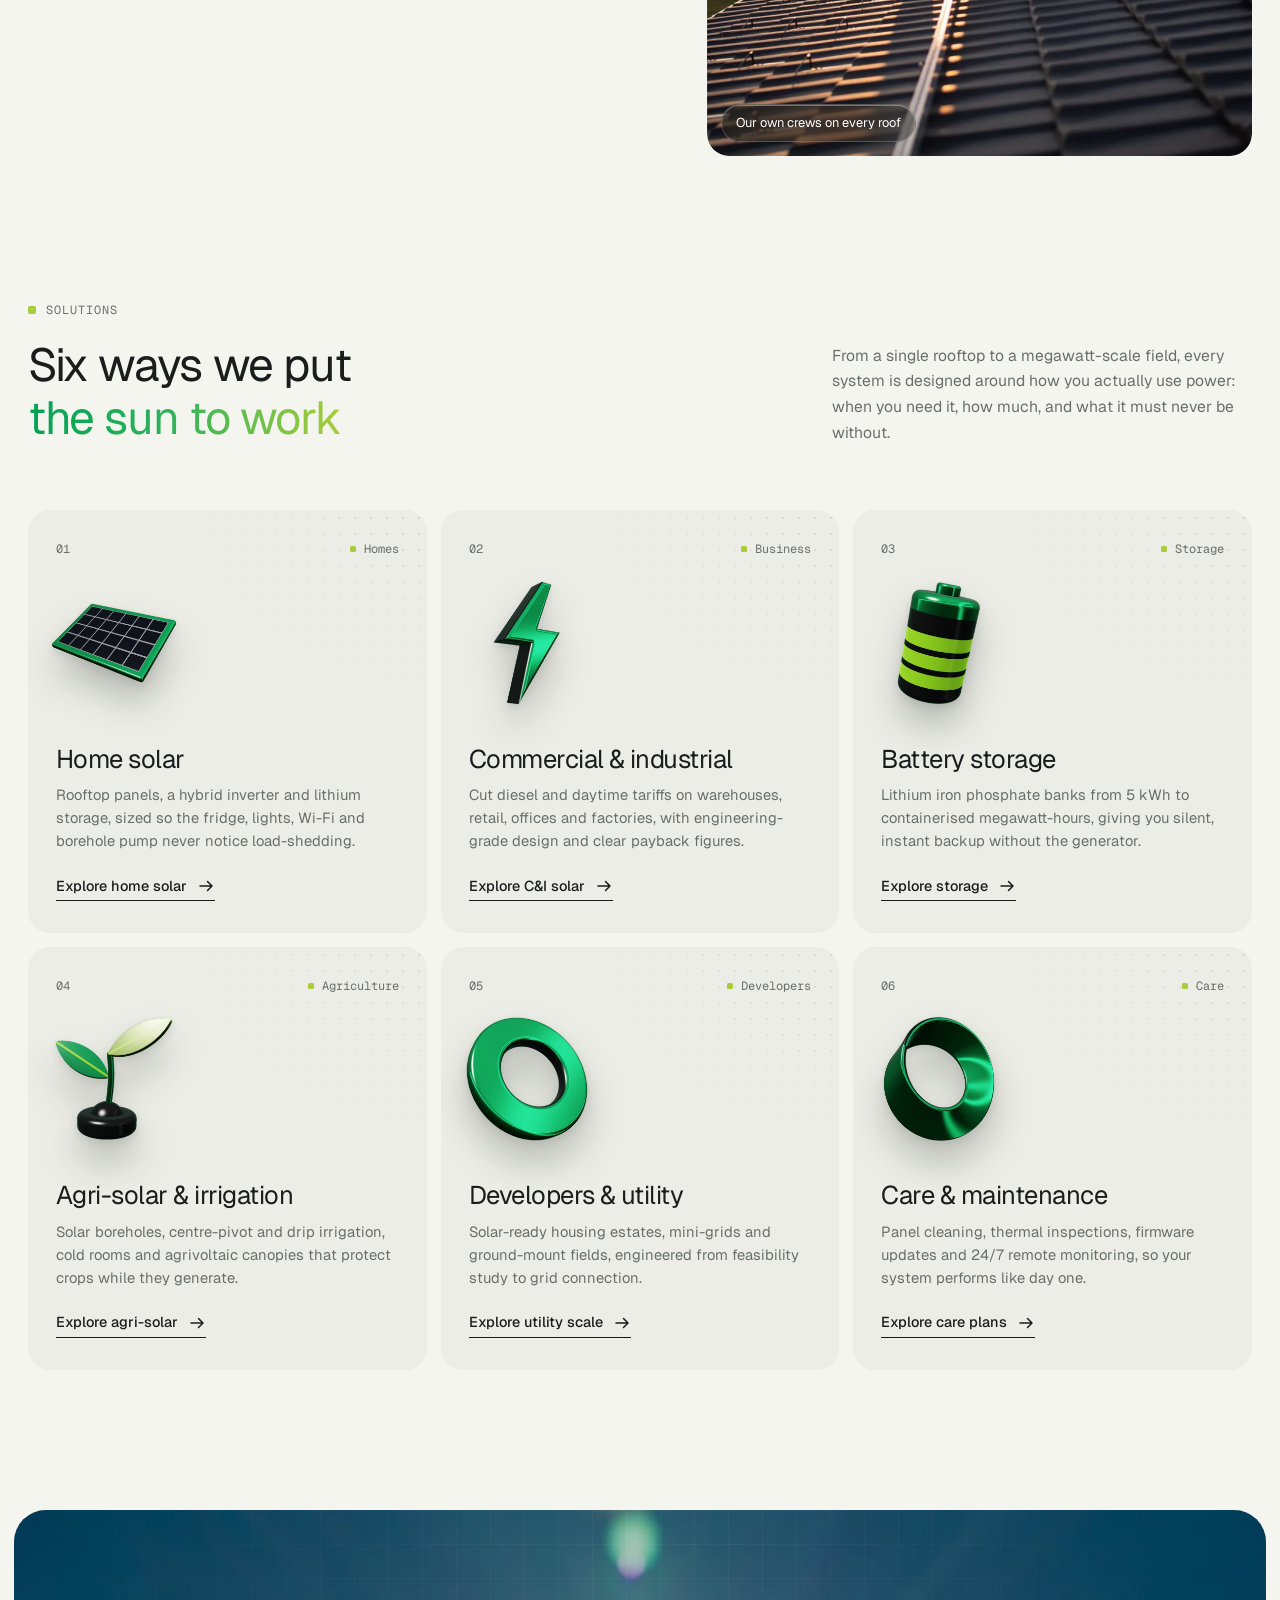
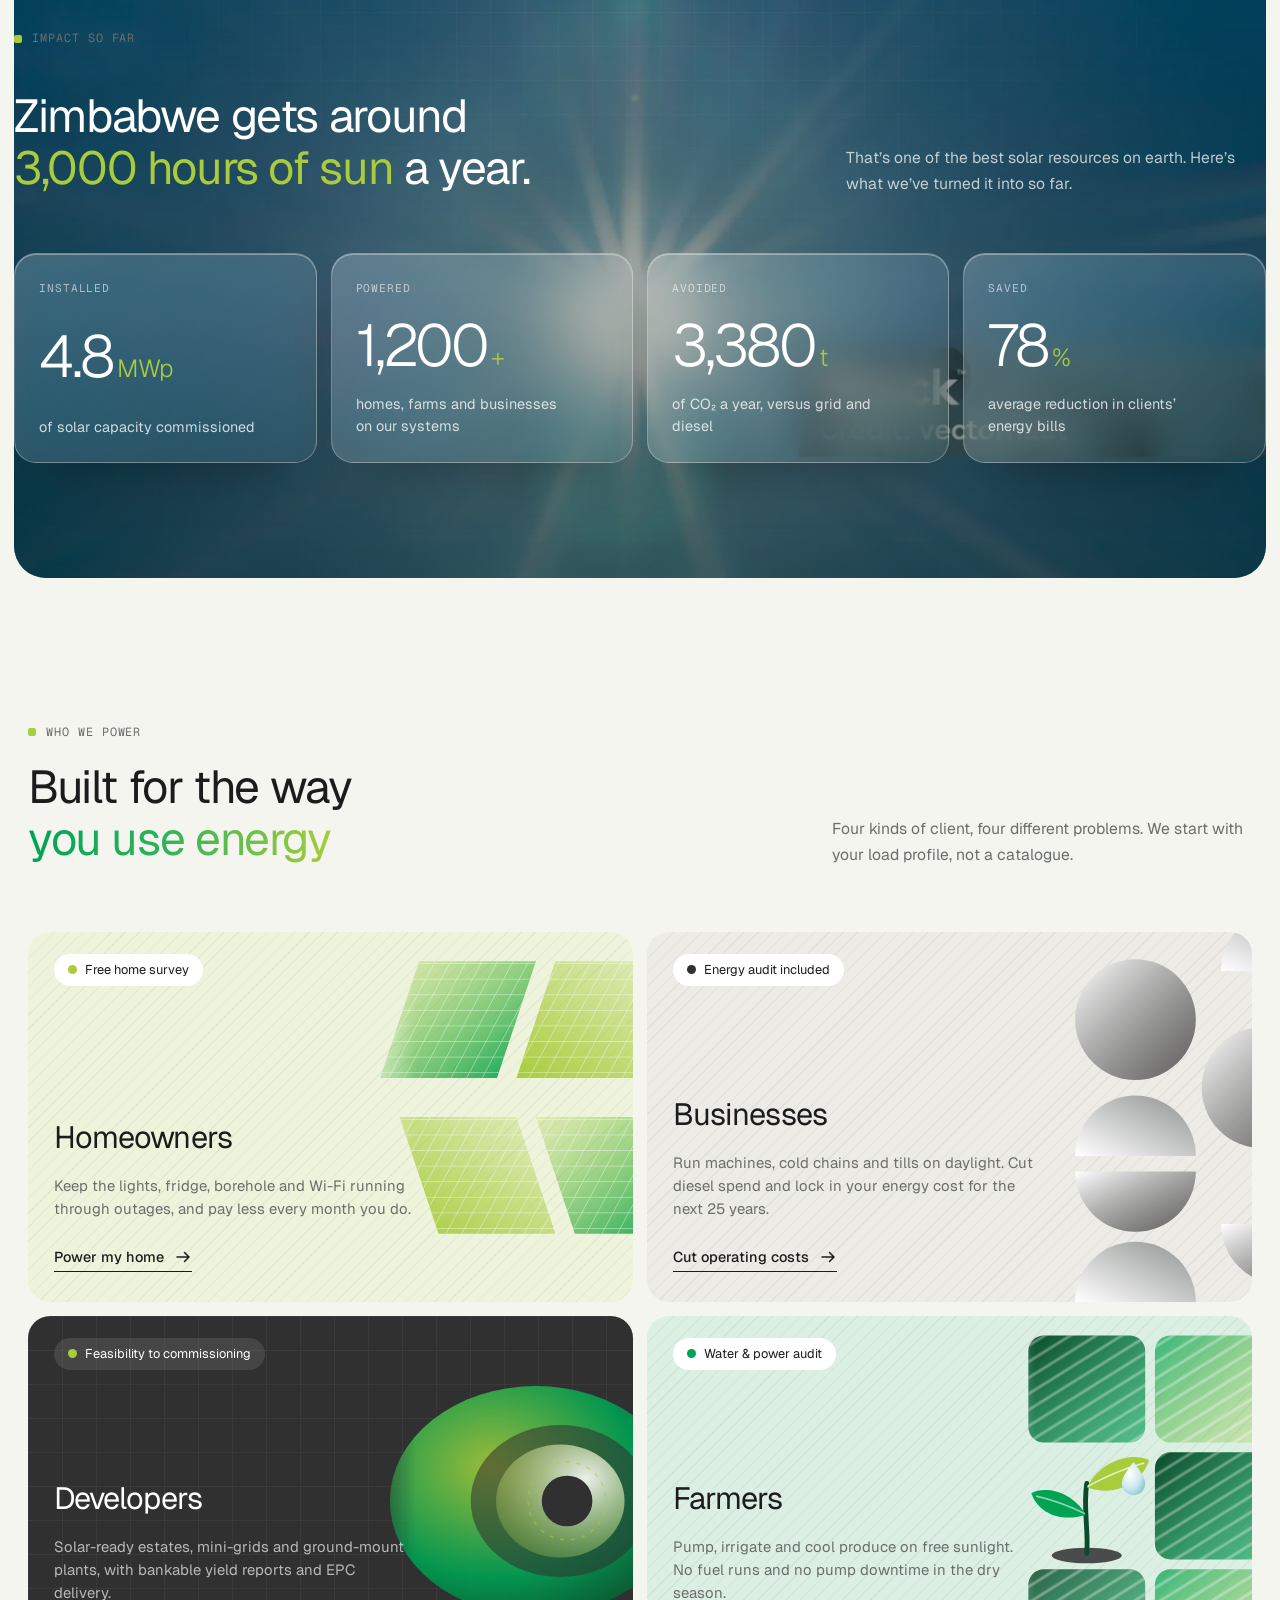
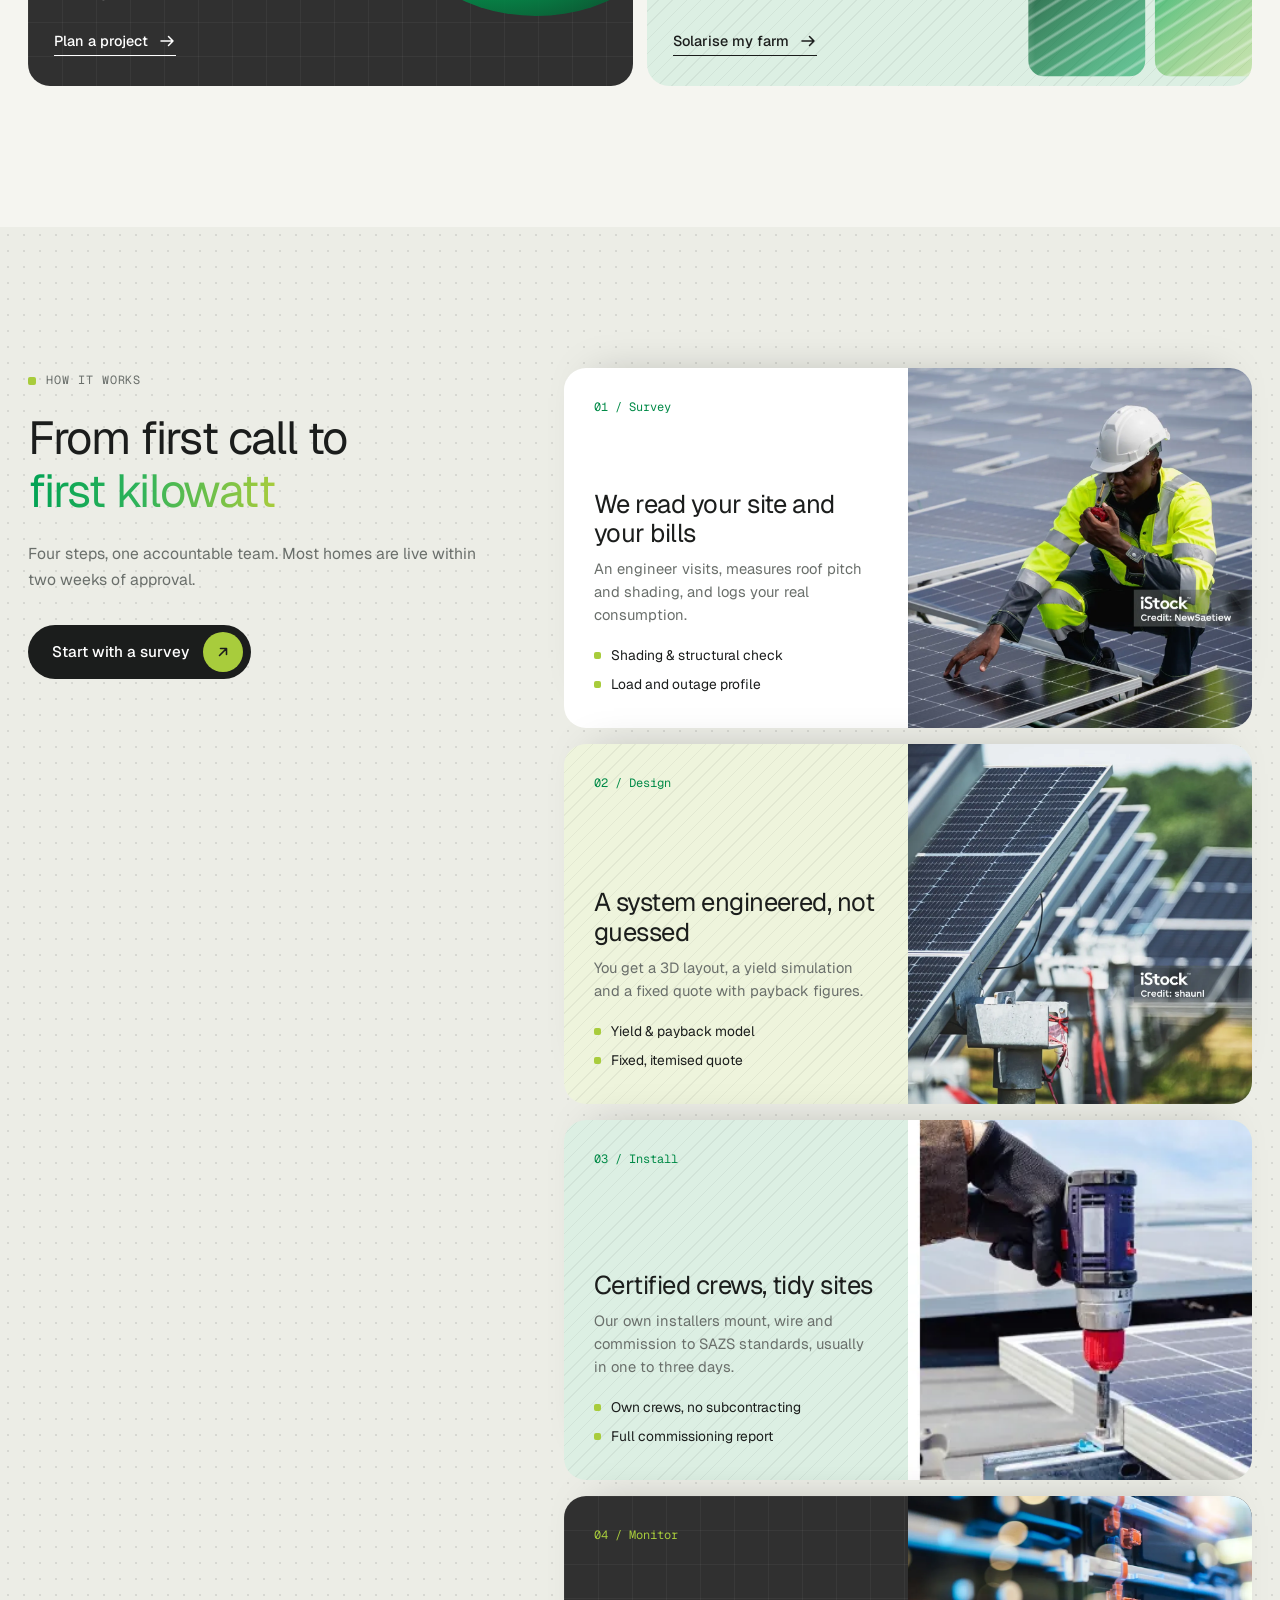
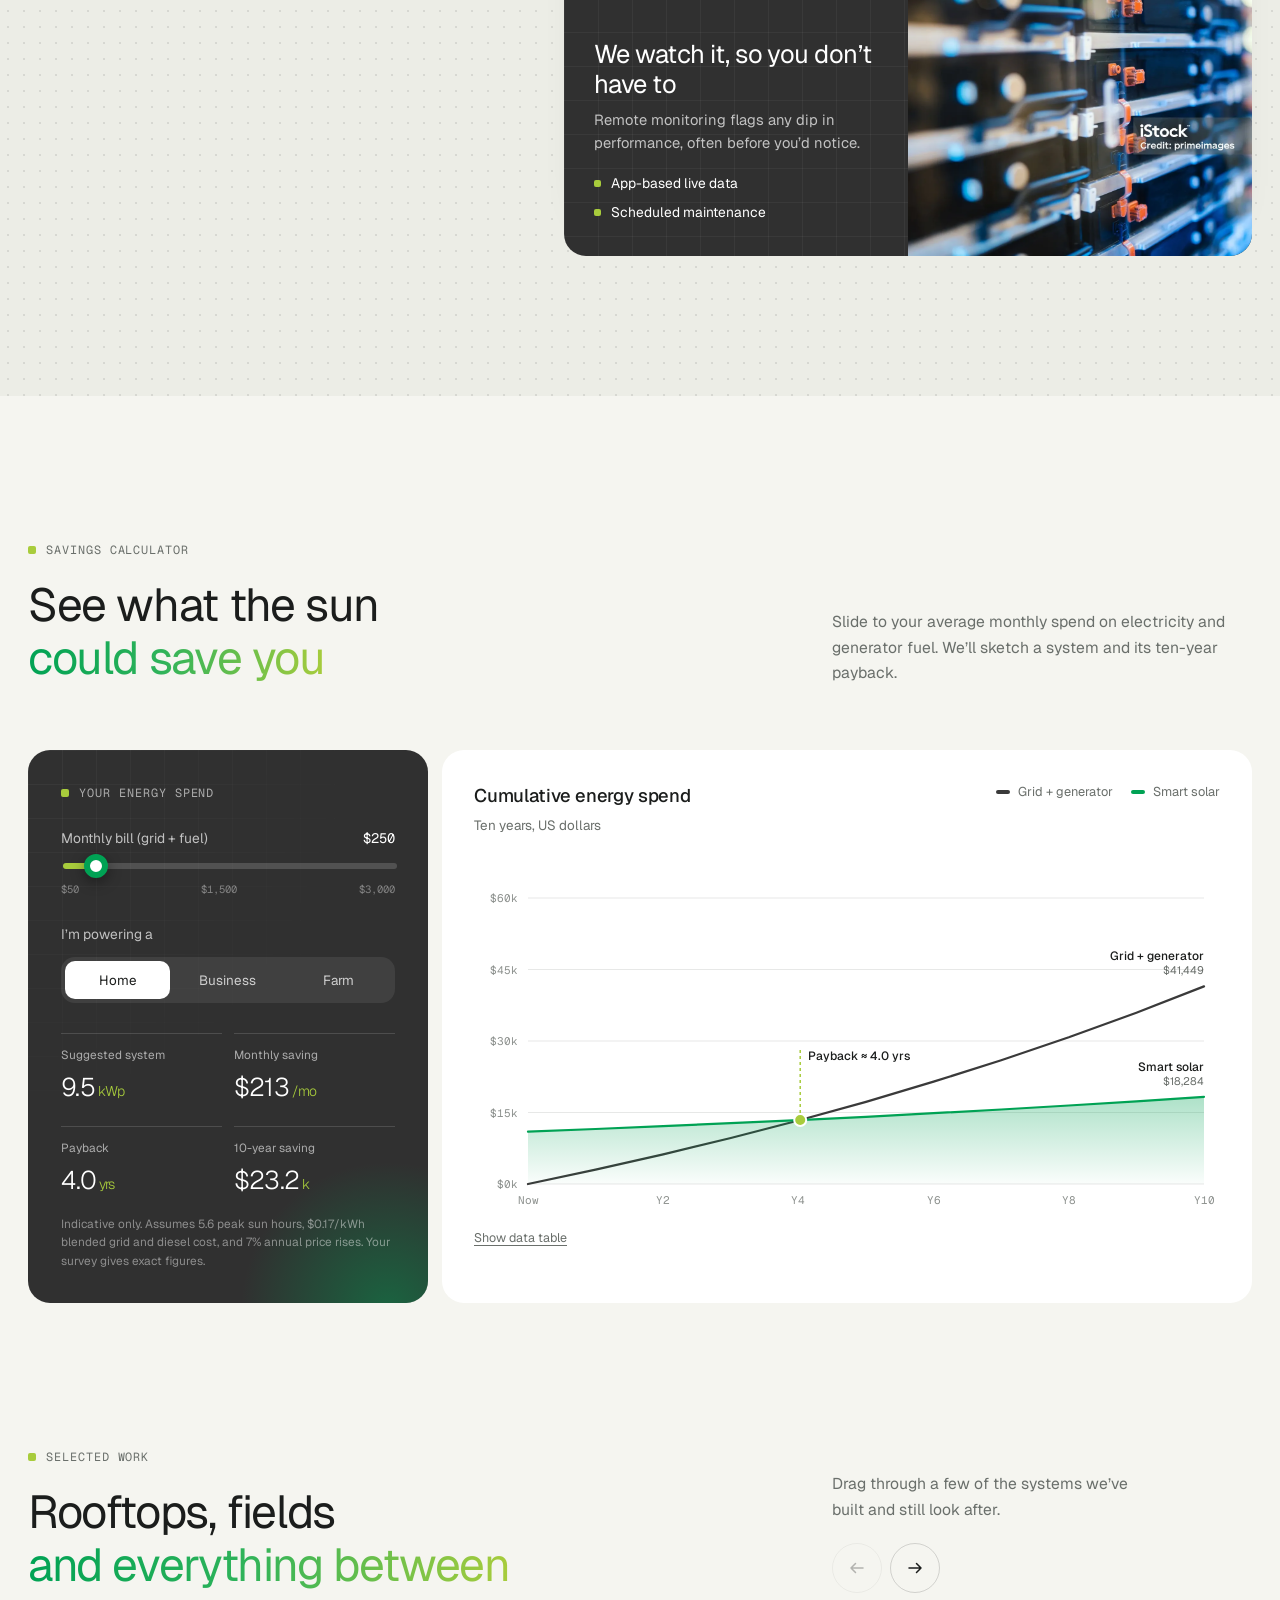
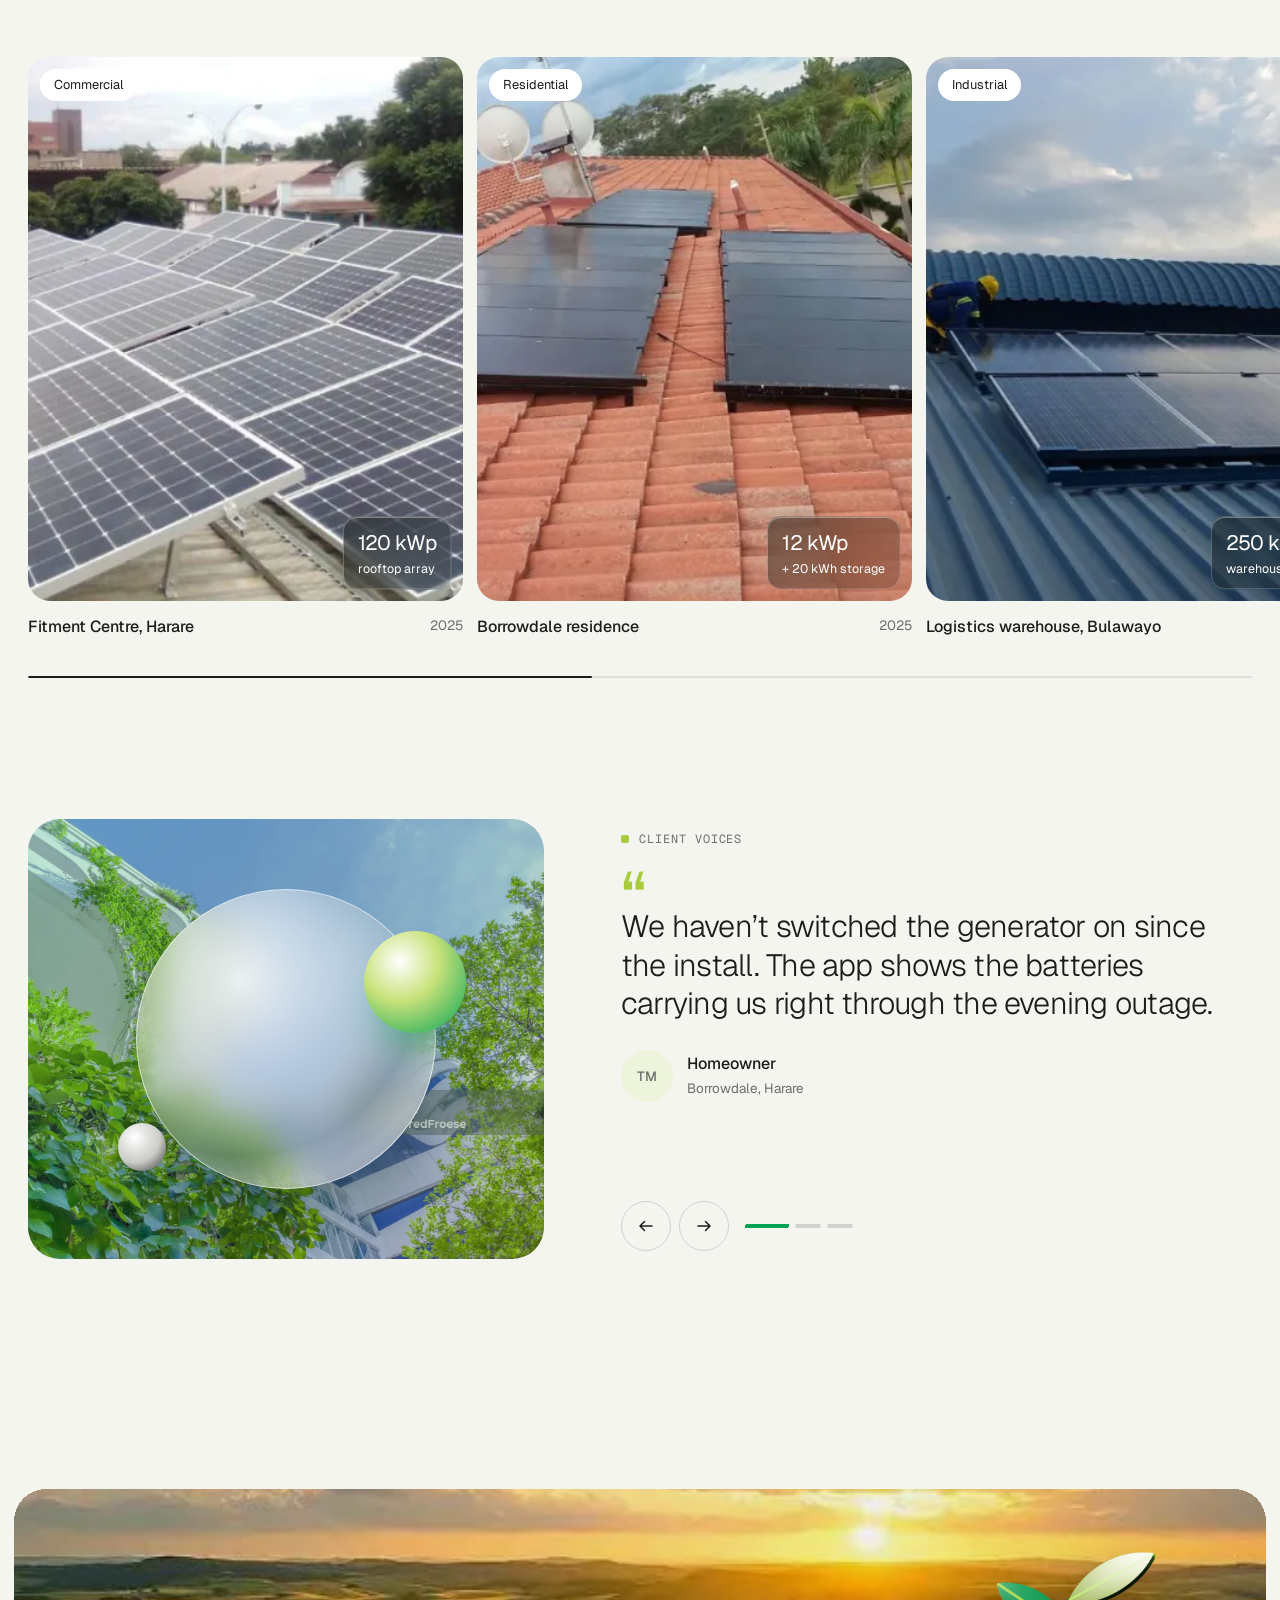
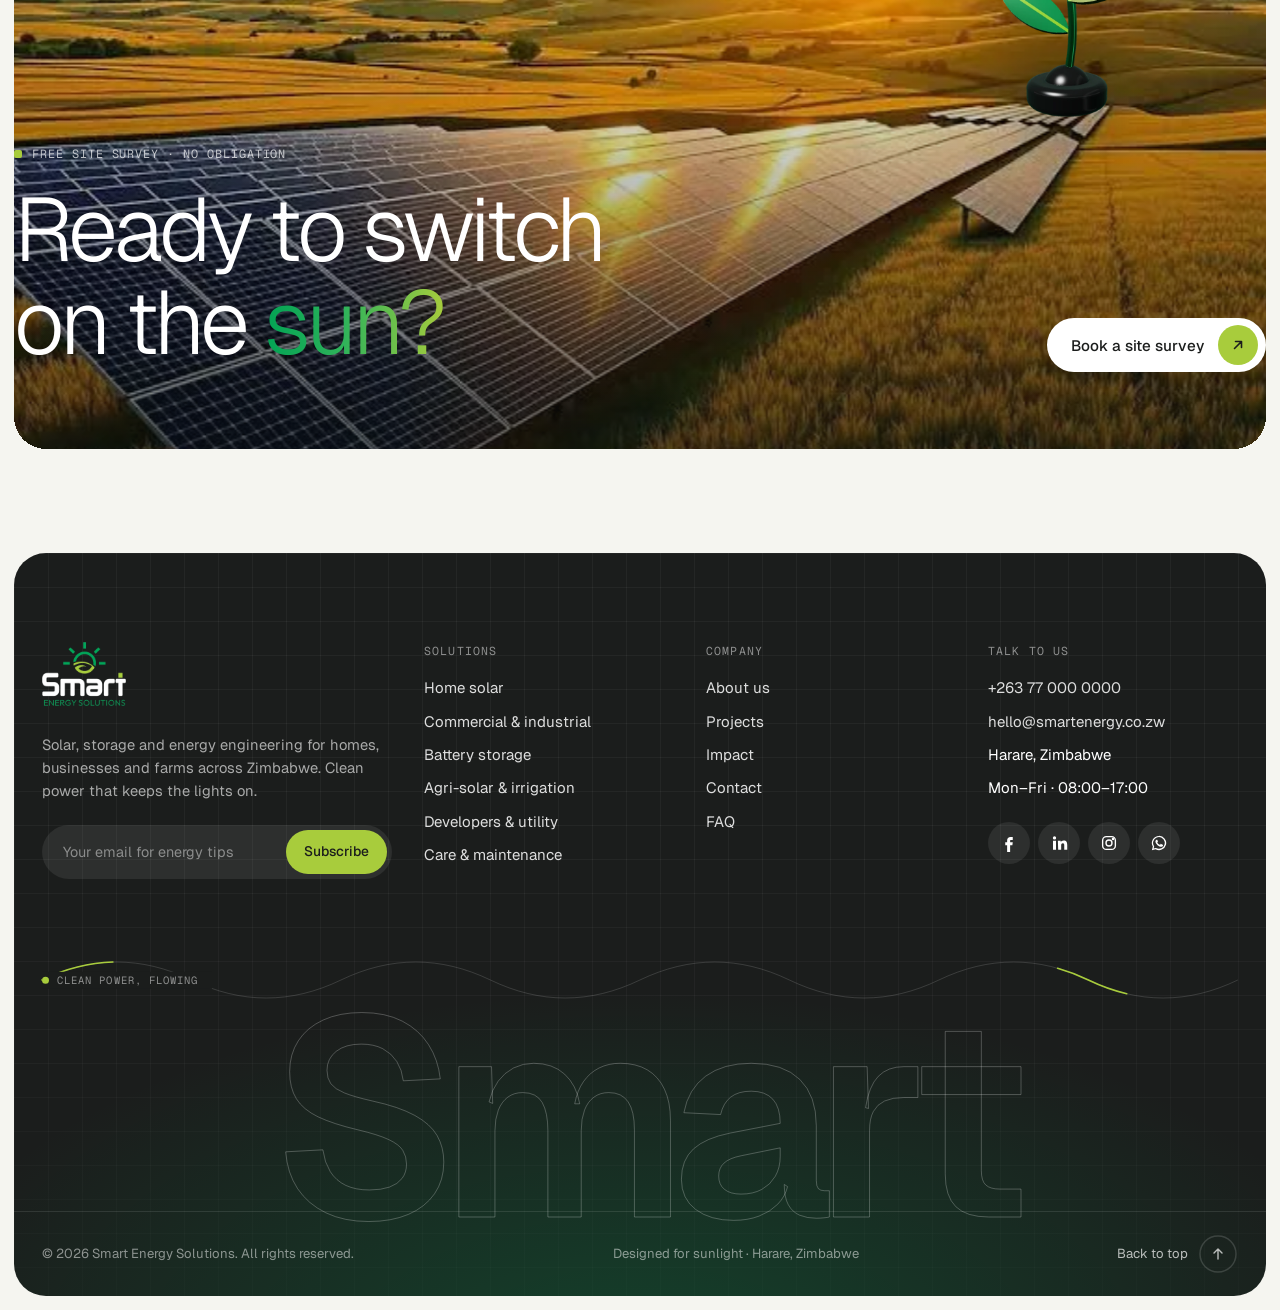
==== commit 61852ac3: "Mobile nav: bare menu lines and a Projects pill Co-Authored-By: Claude Opus 5.5 <noreply@anthropic.c" ====
--- a/index.html
+++ b/index.html
@@ -14,7 +14,7 @@
 <link rel="preconnect" href="https://fonts.googleapis.com">
 <link rel="preconnect" href="https://fonts.gstatic.com" crossorigin>
 <link href="https://fonts.googleapis.com/css2?family=Geist:wght@300;400;500;600&family=Geist+Mono:wght@400;500&display=swap" rel="stylesheet">
-<link rel="stylesheet" href="assets/css/style.css?v=9f8fd7e8">
+<link rel="stylesheet" href="assets/css/style.css?v=0b45096a">
 <link rel="preload" as="image" href="assets/img/photos/hero-trackers.webp">
 </head>
 <body class="is-loading">
@@ -45,7 +45,10 @@
     <nav class="site-nav" aria-label="Primary">
       <a class="brand" href="index.html" aria-label="Smart Energy Solutions — home"><img src="assets/img/logo-white.webp" alt="Smart Energy Solutions" width="460" height="352"></a>
       <div class="nav-links"><a href="index.html" aria-current="page">Home</a><a href="solutions.html">Solutions</a><a href="projects.html">Projects</a><a href="about.html">About</a><a href="contact.html">Contact</a></div>
-      <button class="nav-toggle" aria-label="Open menu" aria-expanded="false" aria-controls="menu"><span></span><span></span></button>
+      <div class="nav-mobile">
+        <a class="nav-pill" href="projects.html"><span class="thumbs" aria-hidden="true"><img src="assets/img/photos/proj-fitment-centre-rooftop.webp" alt="" width="711" height="450"><img src="assets/img/photos/proj-terracotta-residence.webp" alt="" width="711" height="450"></span>Projects</a>
+        <button class="nav-toggle" aria-label="Open menu" aria-expanded="false" aria-controls="menu"><span></span><span></span></button>
+      </div>
     </nav>
     <div class="notch notch--tr">
       <a class="hero-cta" href="contact.html#quote" data-cursor="Let’s talk">Get a free quote <span class="circ"><svg width="16" height="16" viewBox="0 0 16 16" fill="none" aria-hidden="true"><path d="M4.5 11.5l7-7M5.5 4.5h6v6" stroke="currentColor" stroke-width="1.6" stroke-linecap="round" stroke-linejoin="round"/></svg></span></a>
--- a/assets/css/style.css
+++ b/assets/css/style.css
@@ -1123,3 +1123,34 @@
   .float-nav .btn .btn-ico { width: 30px; height: 30px; }
   .float-nav::after { left: 50px; right: 50px; }
 }
+
+/* mobile nav: bare menu lines + a projects pill */
+.nav-mobile { display: none; align-items: center; gap: 6px; }
+.nav-toggle, .float-nav .fn-toggle {
+  width: 44px; height: 44px; border-radius: 0; background: none !important;
+  backdrop-filter: none; -webkit-backdrop-filter: none;
+  place-content: center; justify-items: end; gap: 6px; padding: 0 6px;
+}
+.nav-toggle span, .float-nav .fn-toggle span { display: block; width: 26px; height: 2px; margin: 0; border-radius: 2px; background: currentColor; transition: width .4s var(--ease), transform .4s var(--ease); }
+.nav-toggle span:nth-child(2), .float-nav .fn-toggle span:nth-child(2) { width: 17px; }
+.nav-toggle:hover span:nth-child(2), .nav-toggle:focus-visible span:nth-child(2) { width: 26px; }
+.site-nav .nav-toggle { color: #fff; filter: drop-shadow(0 1px 4px rgba(0, 0, 0, .45)); }
+.float-nav .fn-toggle { width: 40px; height: 40px; padding: 0 4px; color: #fff; }
+
+.nav-pill {
+  display: inline-flex; align-items: center; gap: 9px; height: 40px; padding: 4px 16px 4px 4px;
+  border-radius: 999px; background: #fff; color: var(--ink); font-size: .86rem; font-weight: 500;
+  box-shadow: 0 10px 24px -14px rgba(0, 0, 0, .5); transition: transform .4s var(--ease);
+}
+.nav-pill:active { transform: scale(.96); }
+.nav-pill .thumbs { display: flex; }
+.nav-pill .thumbs img { width: 32px; height: 32px; border-radius: 50%; object-fit: cover; border: 2px solid #fff; }
+.nav-pill .thumbs img + img { margin-left: -12px; }
+.nav-pill[aria-current="page"] { background: var(--lime); }
+.nav-pill[aria-current="page"] .thumbs img { border-color: var(--lime); }
+
+@media (max-width: 900px) {
+  .nav-mobile { display: flex; }
+  .site-nav .nav-toggle { display: grid; }
+  .float-nav .fn-toggle { display: grid; }
+}
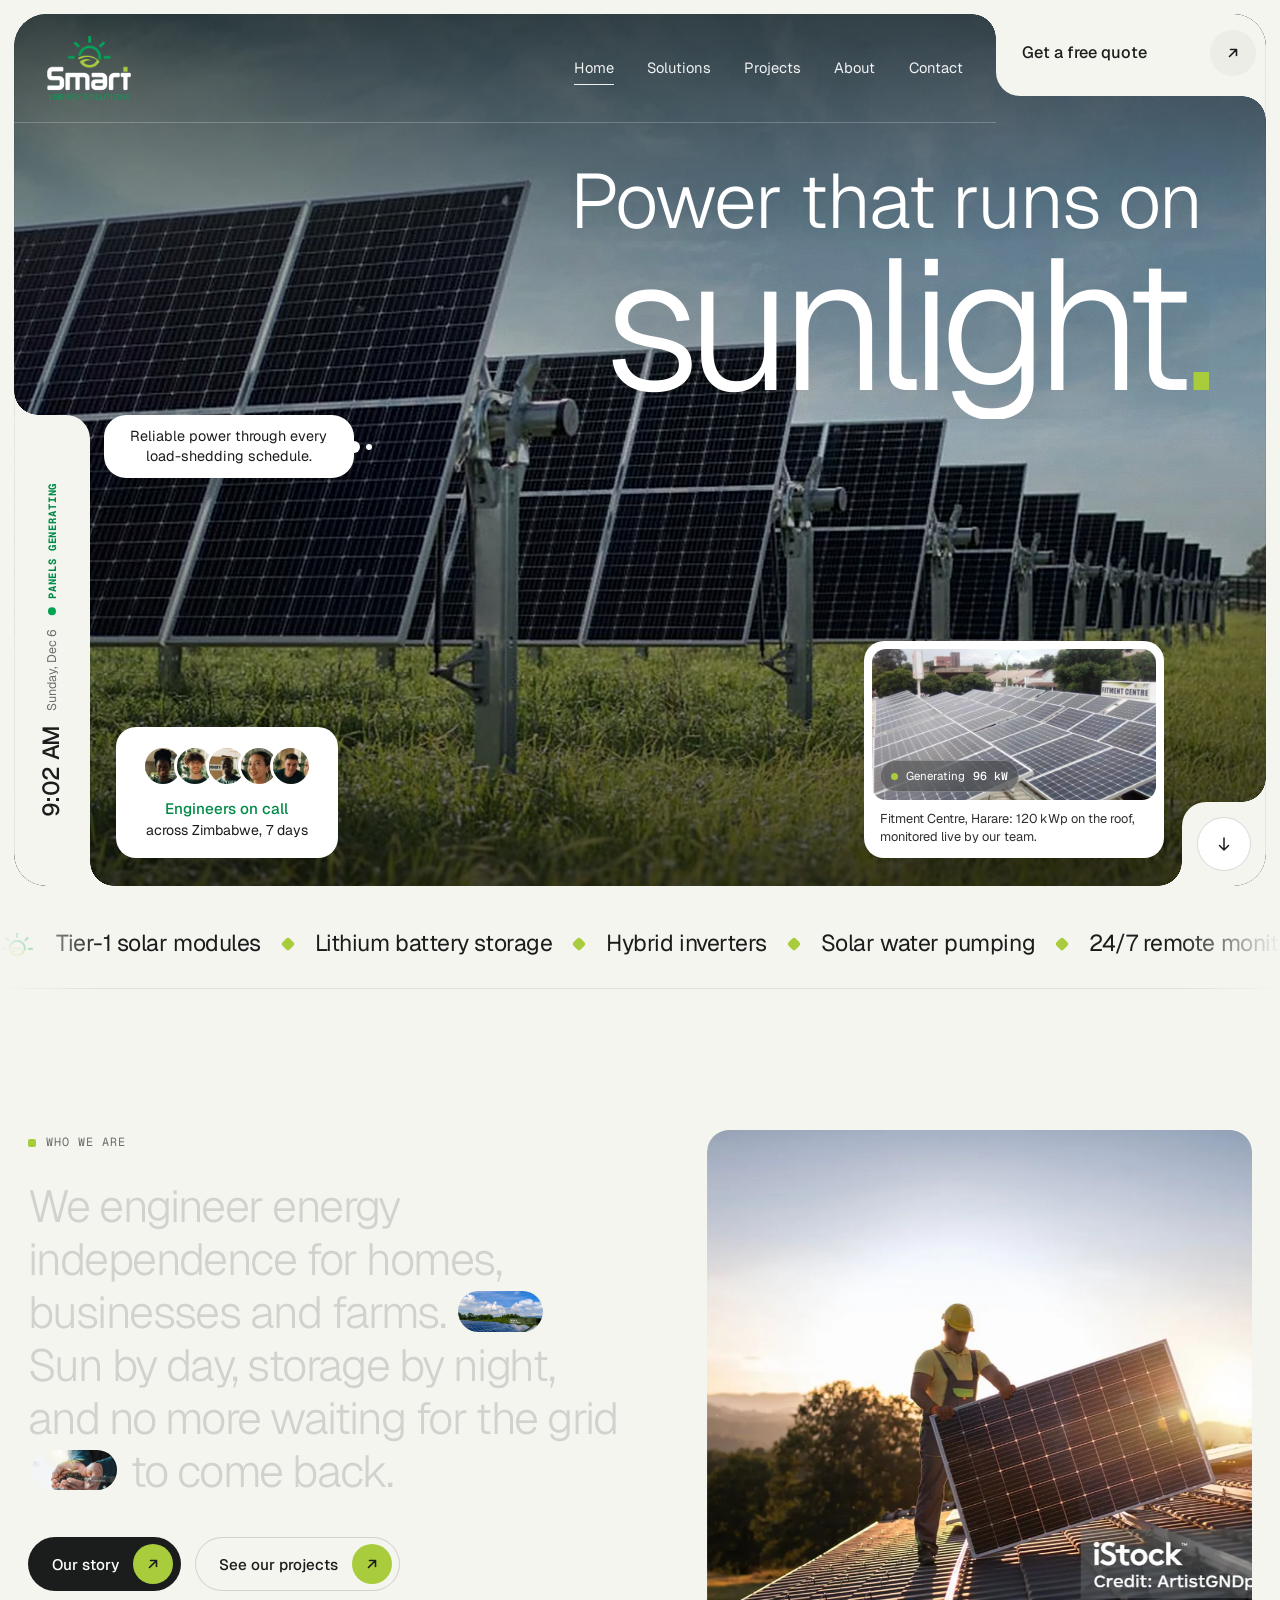
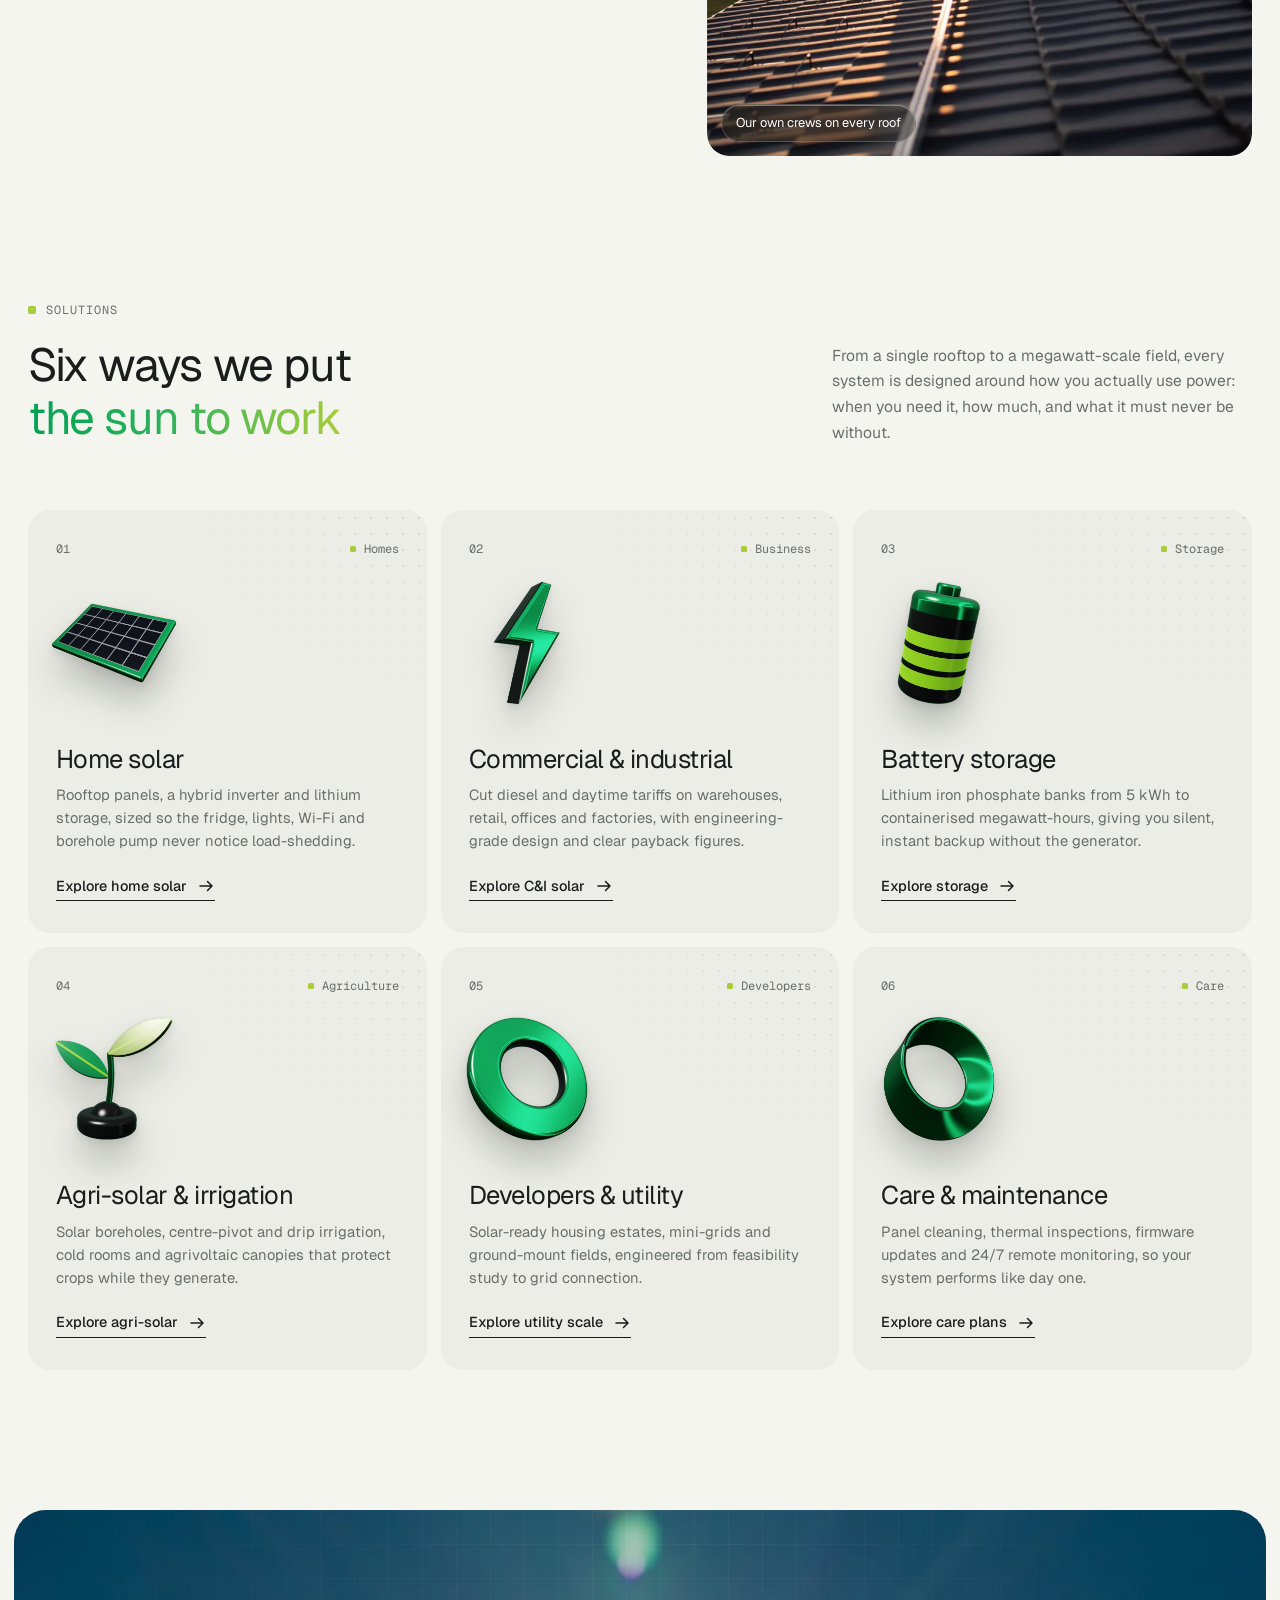
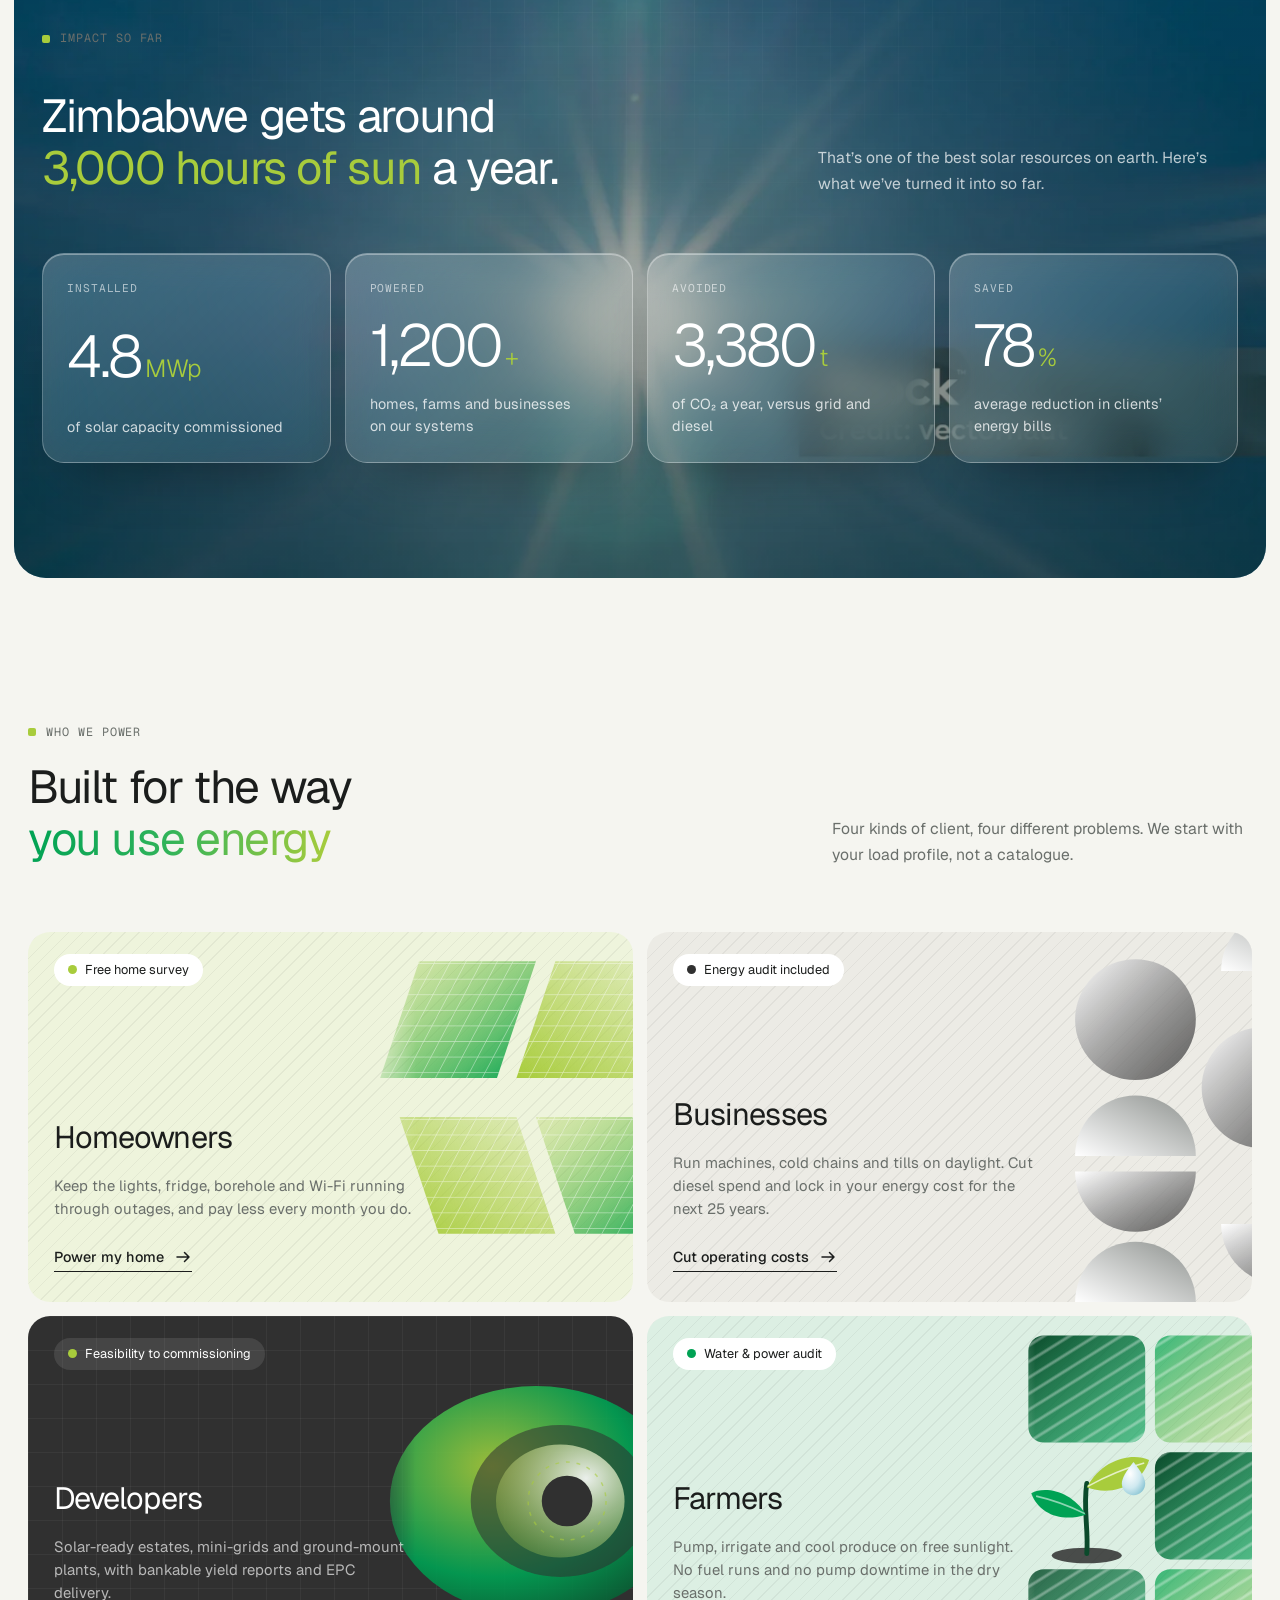
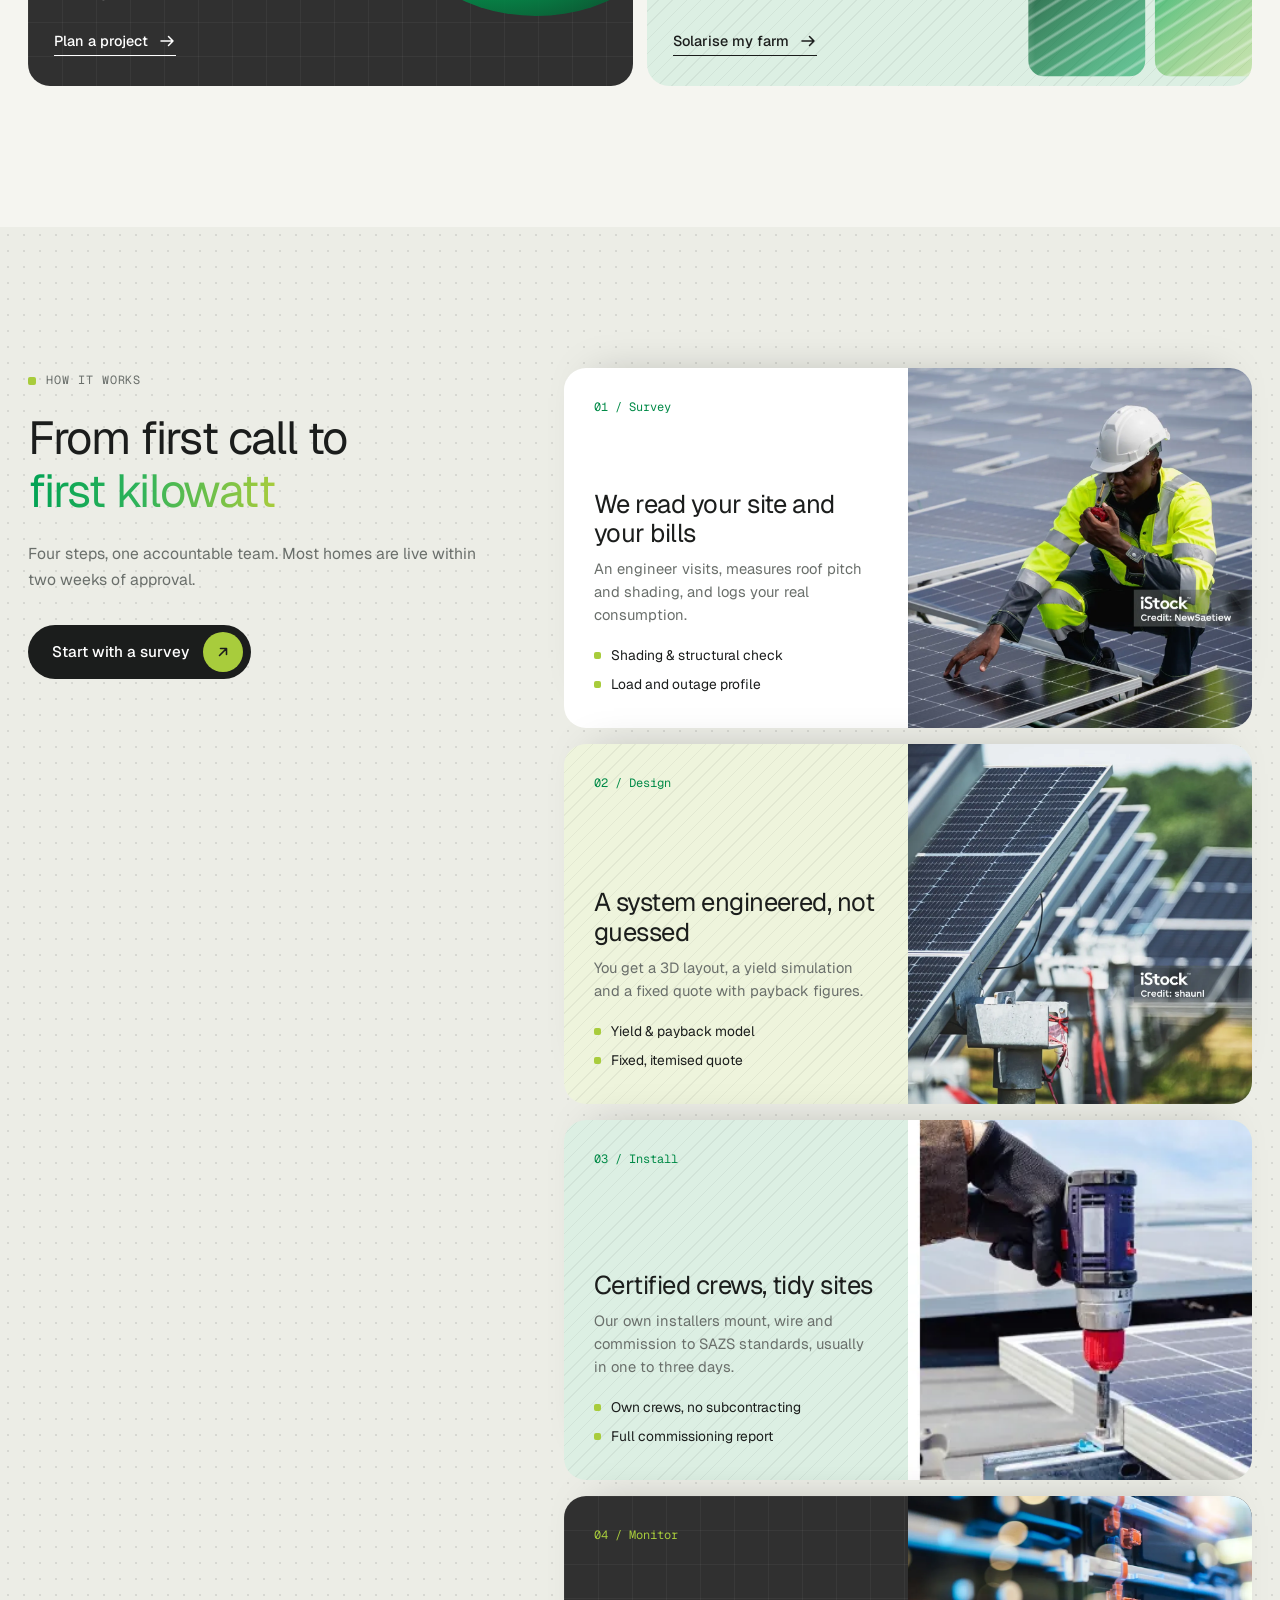
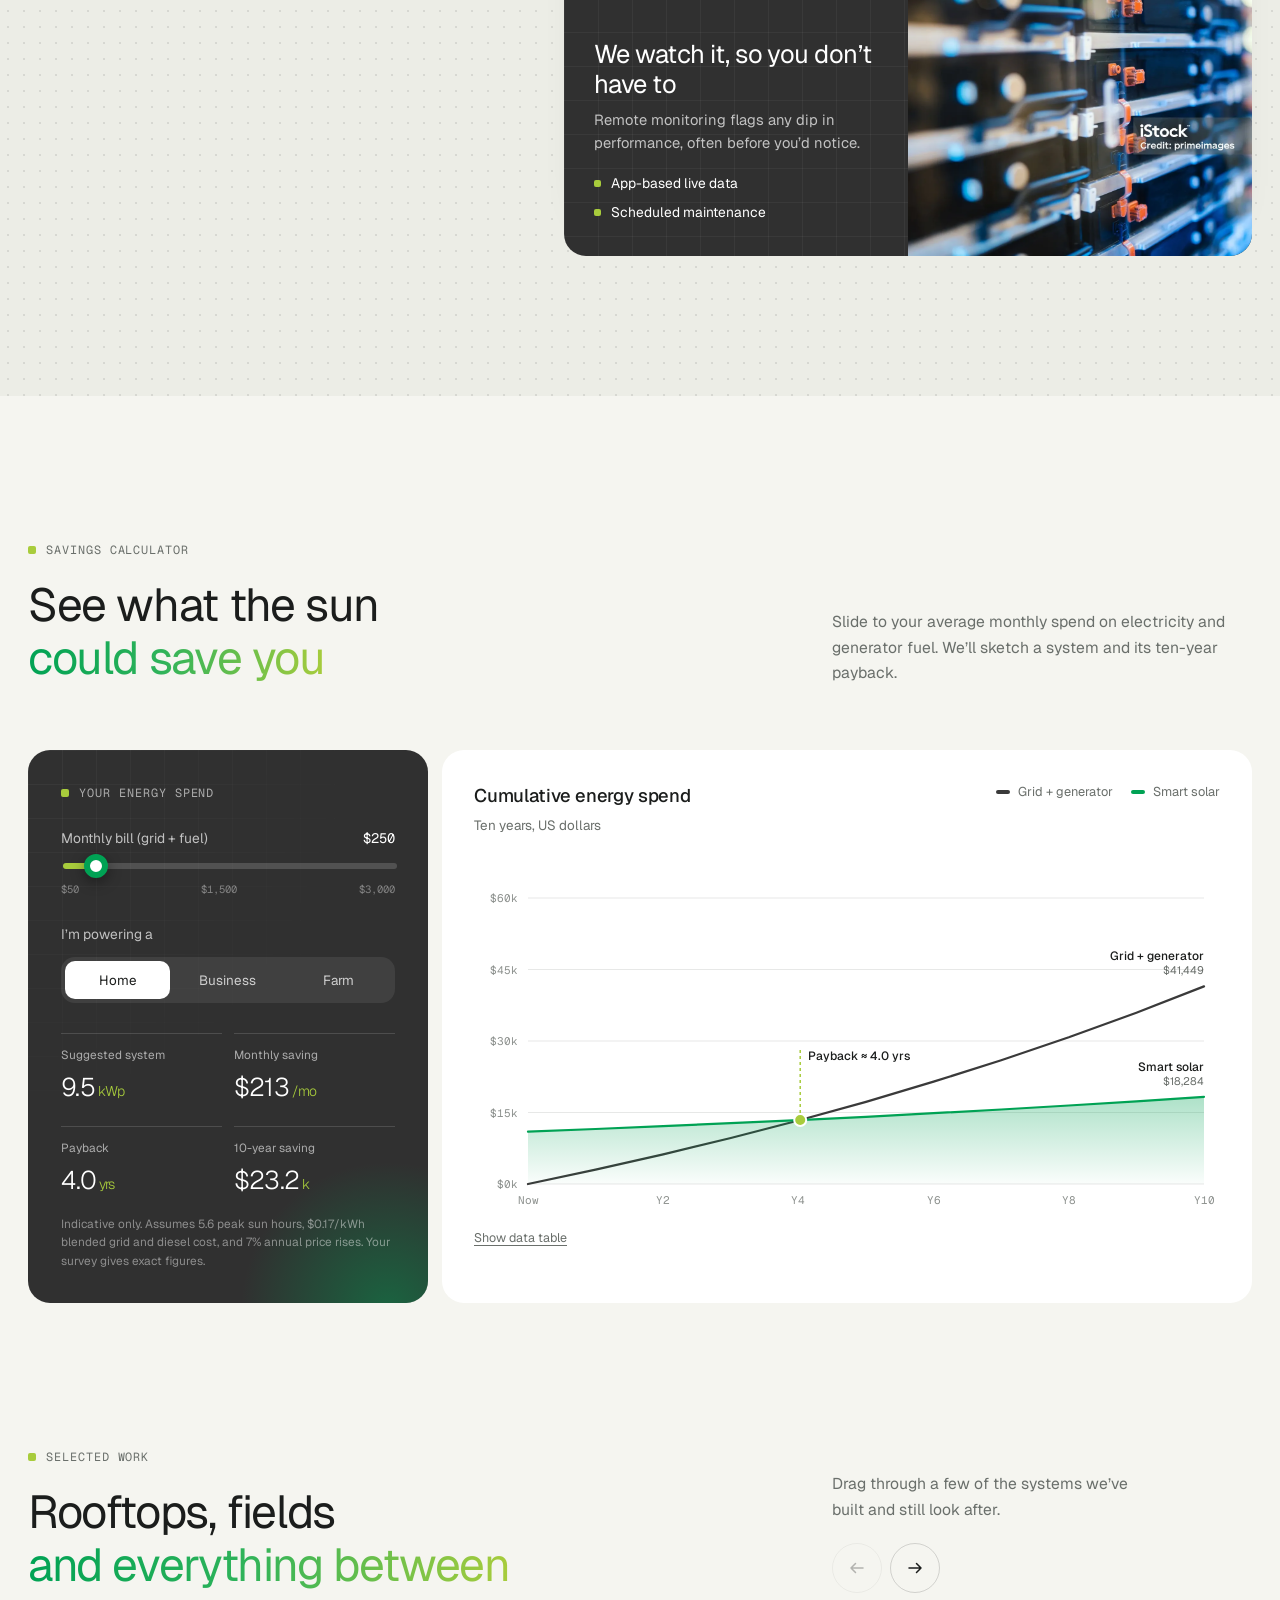
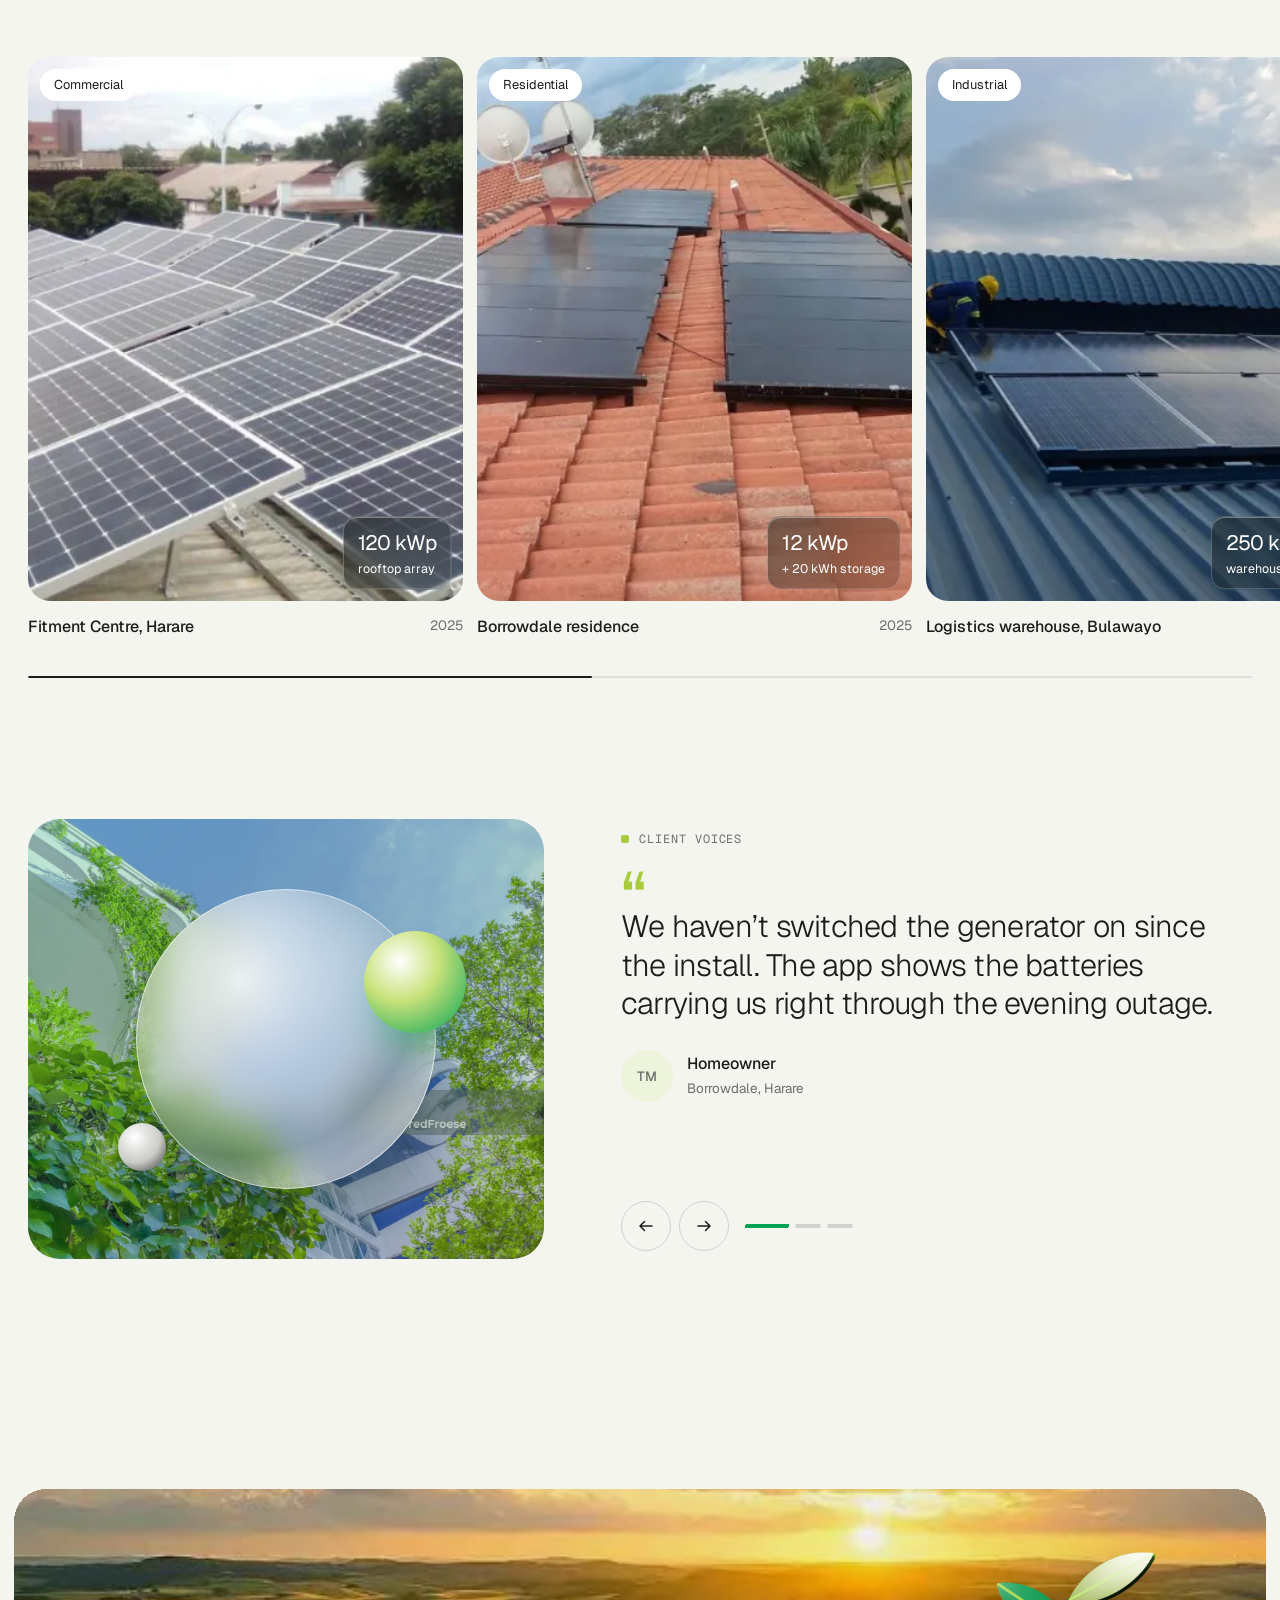
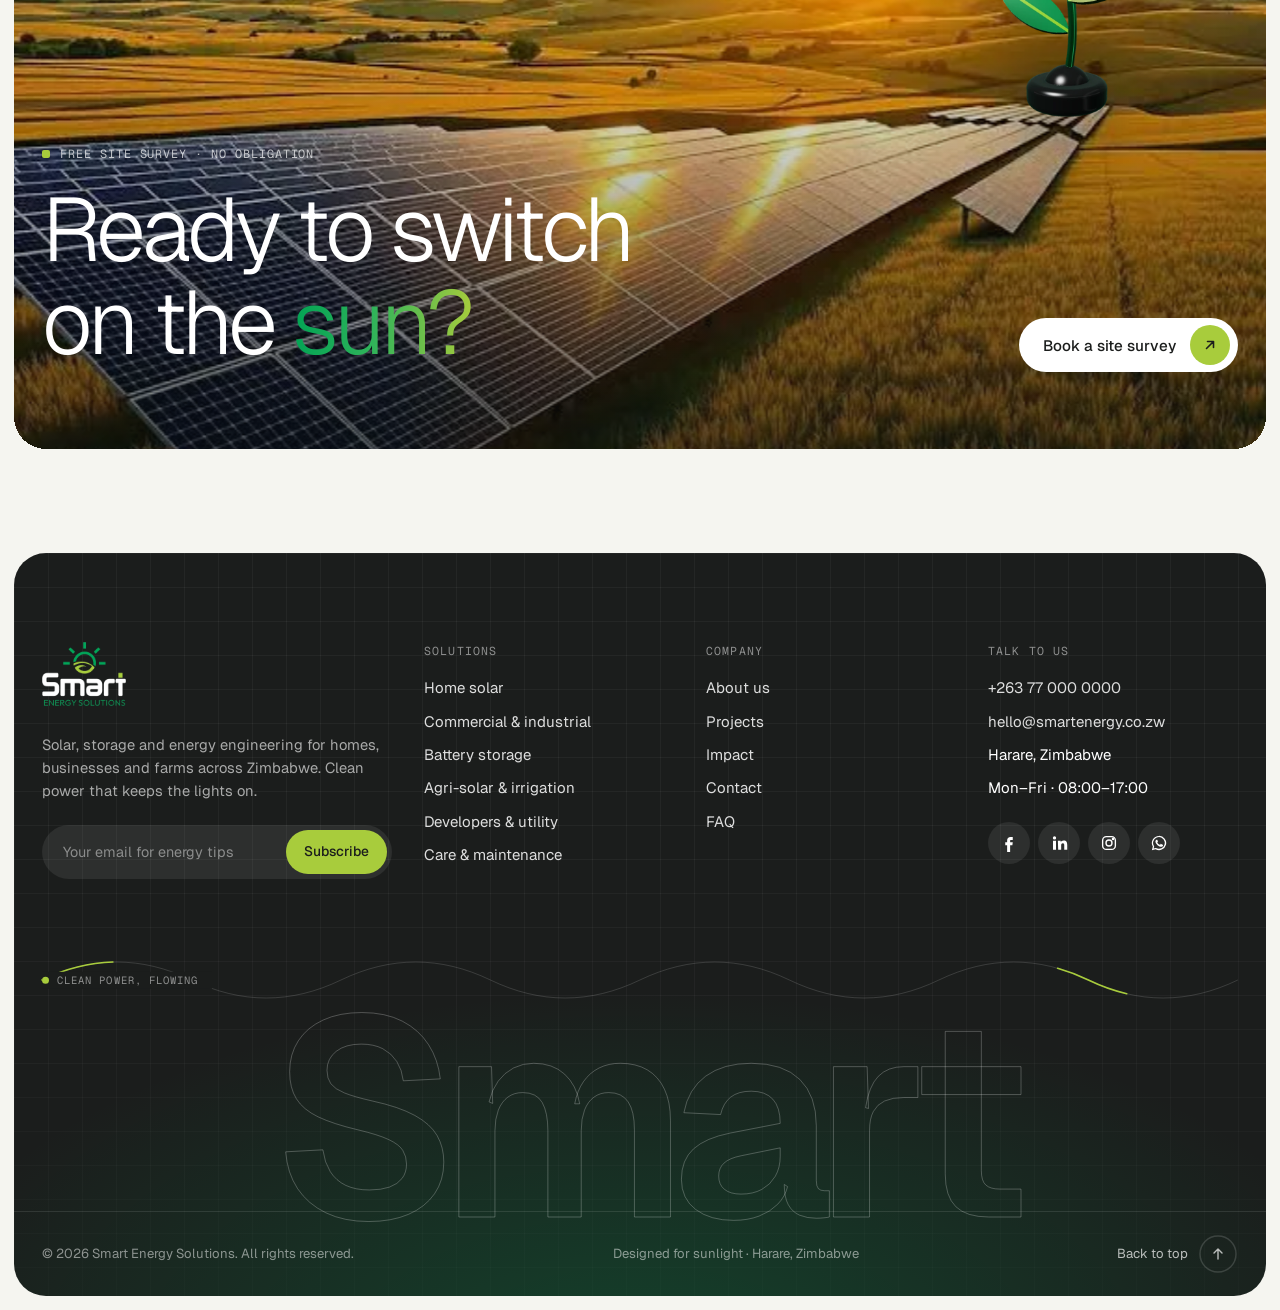
==== commit 0cfec069: "Fix Impact stats and CTA gutters on mobile Inner wrappers overrode the container's side padding; siz" ====
--- a/index.html
+++ b/index.html
@@ -14,7 +14,7 @@
 <link rel="preconnect" href="https://fonts.googleapis.com">
 <link rel="preconnect" href="https://fonts.gstatic.com" crossorigin>
 <link href="https://fonts.googleapis.com/css2?family=Geist:wght@300;400;500;600&family=Geist+Mono:wght@400;500&display=swap" rel="stylesheet">
-<link rel="stylesheet" href="assets/css/style.css?v=0b45096a">
+<link rel="stylesheet" href="assets/css/style.css?v=1e3465c8">
 <link rel="preload" as="image" href="assets/img/photos/hero-trackers.webp">
 </head>
 <body class="is-loading">
--- a/assets/css/style.css
+++ b/assets/css/style.css
@@ -419,7 +419,7 @@
 .stats-bg { position: absolute; inset: -10% 0; z-index: -1; }
 .stats-bg img { width: 100%; height: 100%; object-fit: cover; }
 .stats-bg::after { content: ""; position: absolute; inset: 0; background: linear-gradient(180deg, rgba(6, 20, 14, .2), rgba(6, 26, 16, .55)); }
-.stats-inner { padding: clamp(70px, 9vw, 130px) 0; }
+.stats-inner { padding-block: clamp(56px, 9vw, 130px); }
 .stats-grid { display: grid; grid-template-columns: repeat(4, 1fr); gap: 14px; margin-top: 56px; }
 .glass {
   background: linear-gradient(135deg, rgba(255, 255, 255, .22), rgba(255, 255, 255, .06));
@@ -717,7 +717,7 @@
 .cta-bg { position: absolute; inset: -12% 0; z-index: -1; }
 .cta-bg img { width: 100%; height: 100%; object-fit: cover; }
 .cta-bg::after { content: ""; position: absolute; inset: 0; background: linear-gradient(0deg, rgba(10, 16, 12, .7), rgba(10, 16, 12, .05) 70%); }
-.cta-inner { padding: clamp(40px, 6vw, 80px) 0; display: grid; grid-template-columns: 1fr auto; gap: 32px; align-items: end; }
+.cta-inner { padding-block: clamp(40px, 6vw, 80px); display: grid; grid-template-columns: 1fr auto; gap: 32px; align-items: end; }
 .cta .h1 { font-size: clamp(2.6rem, 7vw, 6.6rem); }
 .cta .obj { position: absolute; right: 8%; top: 10%; width: clamp(120px, 14vw, 200px); filter: drop-shadow(0 30px 30px rgba(0, 0, 0, .4)); animation: float 7s ease-in-out infinite; }
 
@@ -1154,3 +1154,14 @@
   .site-nav .nav-toggle { display: grid; }
   .float-nav .fn-toggle { display: grid; }
 }
+
+/* stats on phones: keep the gutter, size numbers to the half-width cards */
+@media (max-width: 600px) {
+  .stats-grid { margin-top: 36px; gap: 10px; }
+  .stat { min-height: 156px; padding: 16px 14px 16px; border-radius: 18px; }
+  .stat .val { font-size: clamp(1.9rem, 9.5vw, 2.4rem); }
+  .stat .val small { font-size: .5em; margin-left: 2px; }
+  .stat .lbl { font-size: .8rem; line-height: 1.4; }
+  .stat .k { font-size: .62rem; }
+}
+@media (max-width: 340px) { .stats-grid { grid-template-columns: 1fr; } }
